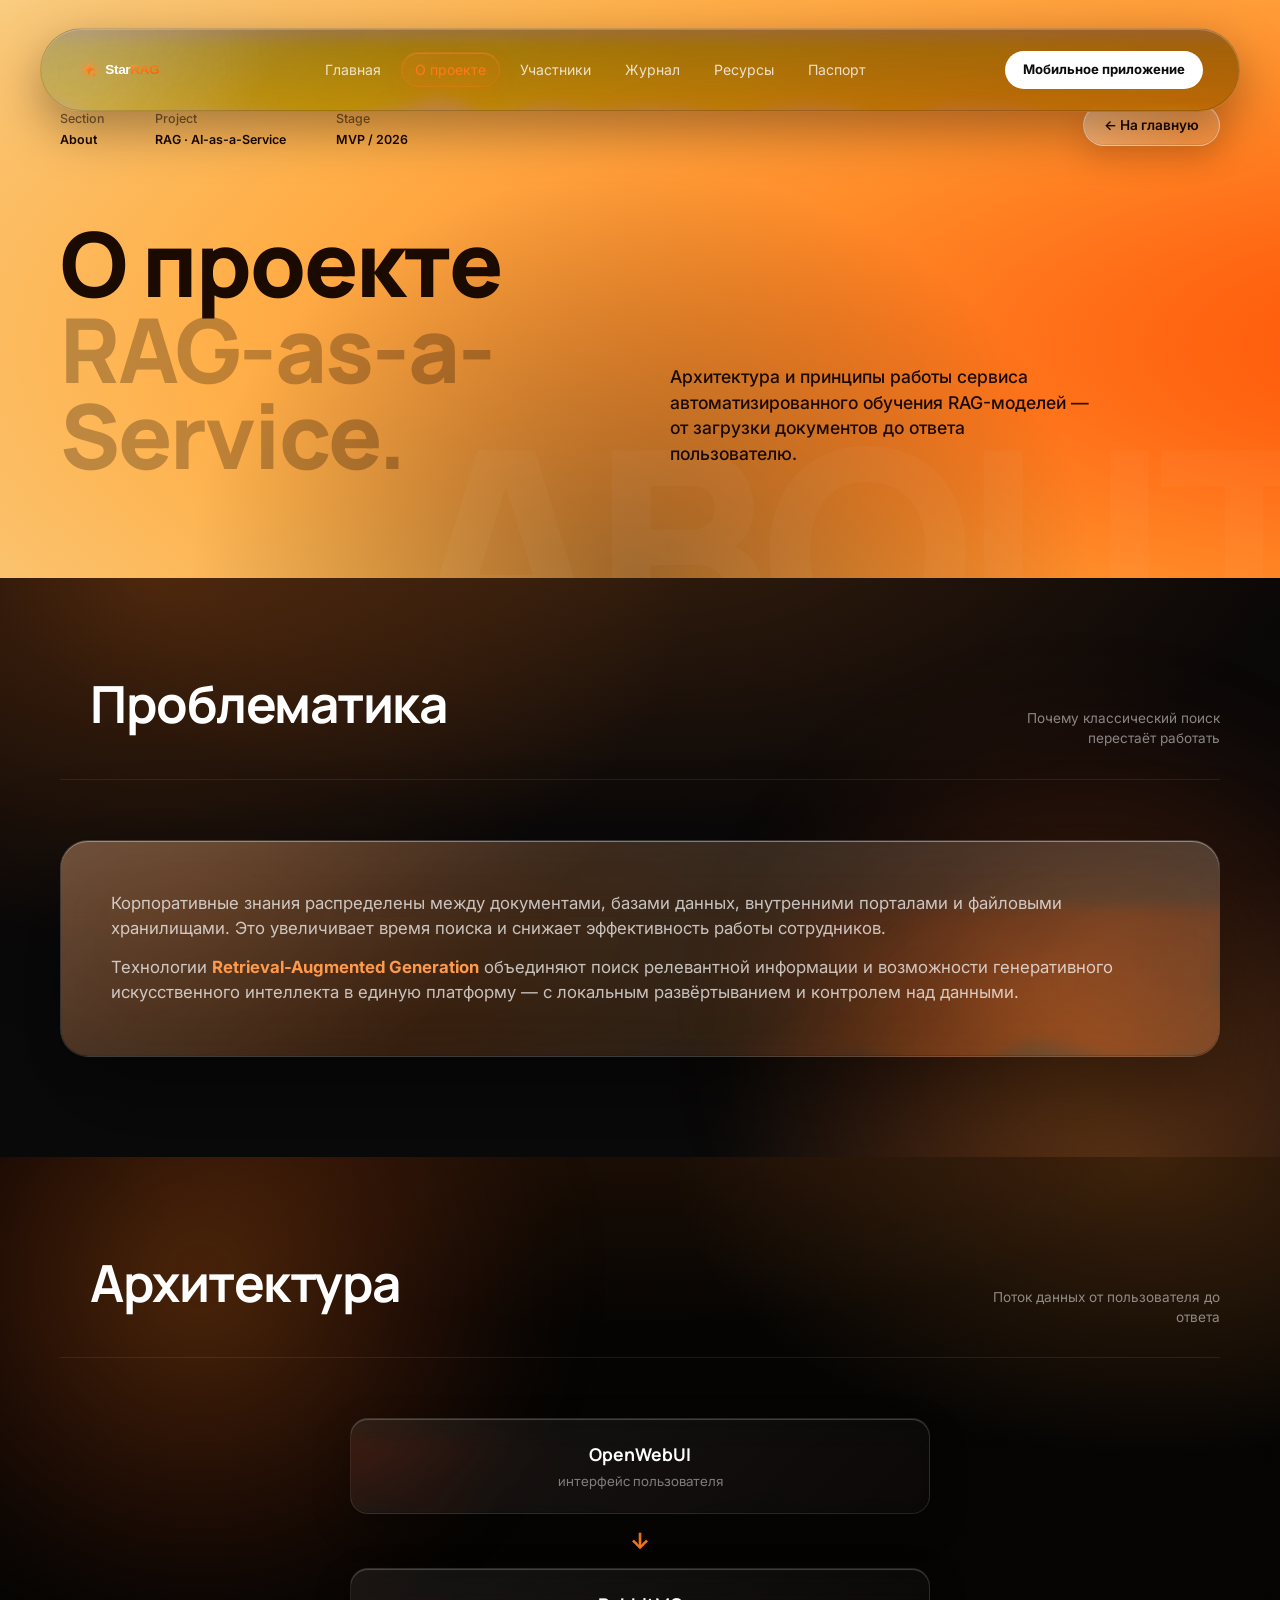
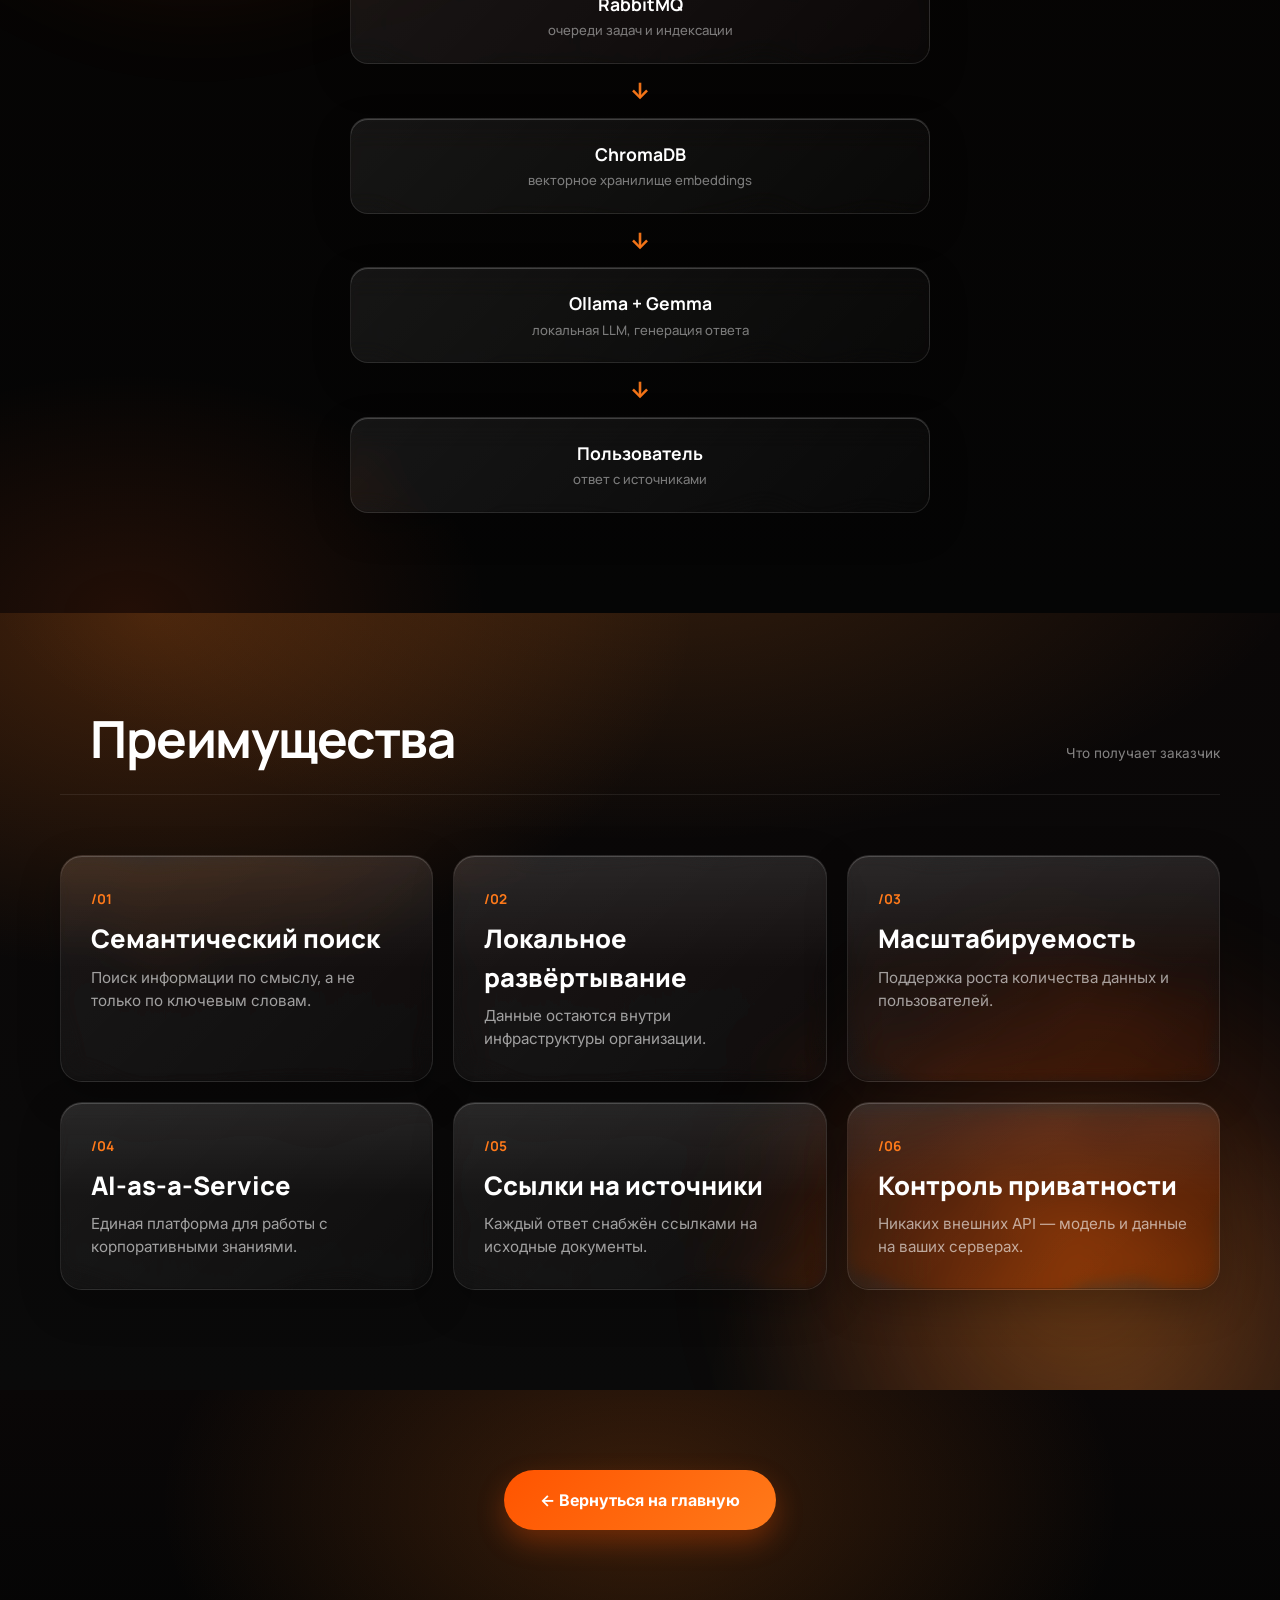
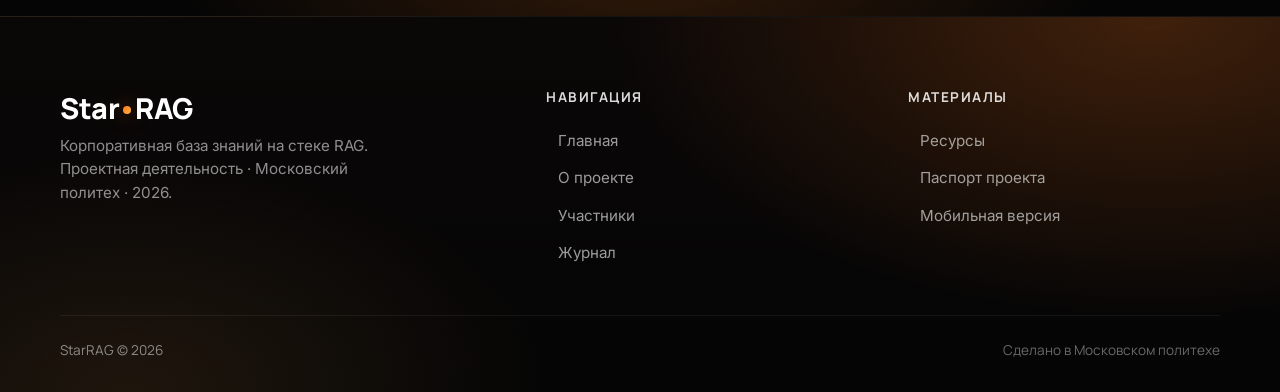
==== site/about.html @ 99897072 "feat(brand): полный ребрендинг kvyyk -> StarRAG - SVG-лого в шапке всех страниц, favicon (logo-mark." ====
<!DOCTYPE html>
<html lang="ru">
<head>
    <meta charset="UTF-8">
    <meta name="viewport" content="width=device-width, initial-scale=1.0">
    <title>О проекте · StarRAG</title>
    <link rel="stylesheet" href="css/style.css">
    <link href="https://fonts.googleapis.com/css2?family=Inter:wght@300;400;500;600;700;800;900&family=Manrope:wght@400;600;700;800&display=swap" rel="stylesheet">
    <link rel="icon" type="image/svg+xml" href="assets/logo-mark.svg">
</head>
<body class="kvyyk-body">

<div id="progress-bar"></div>

<!-- Liquid Glass refraction filter (feDisplacementMap) -->
<svg class="lg-filter" aria-hidden="true" width="0" height="0" style="position:absolute;overflow:hidden">
    <filter id="lg-distortion" x="-20%" y="-20%" width="140%" height="140%" color-interpolation-filters="sRGB">
        <feTurbulence type="fractalNoise" baseFrequency="0.008 0.011" numOctaves="2" seed="42" result="noise"/>
        <feGaussianBlur in="noise" stdDeviation="2.4" result="soft"/>
        <feDisplacementMap in="SourceGraphic" in2="soft" scale="55" xChannelSelector="R" yChannelSelector="G"/>
    </filter>
</svg>
<nav class="nb-nav">
    <div class="nb-nav-inner">
        <a href="index.html" class="nb-brand"><img src="assets/logo.svg" alt="StarRAG"></a>
        <ul class="nb-links">
            <li><a href="index.html">Главная</a></li>
            <li><a href="about.html" class="active-link">О проекте</a></li>
            <li><a href="team.html">Участники</a></li>
            <li><a href="journal.html">Журнал</a></li>
            <li><a href="resources.html">Ресурсы</a></li>
            <li><a href="passport.html">Паспорт</a></li>
        </ul>
        <a href="mobile.html" class="nb-mob-btn">Мобильное приложение</a>
    </div>
</nav>

<!-- ============ PAGE HERO ============ -->
<section class="nb-page-hero">

    <div class="nb-page-meta">
        <div><span>Section</span><b>About</b></div>
        <div><span>Project</span><b>RAG · AI-as-a-Service</b></div>
        <div><span>Stage</span><b>MVP / 2026</b></div>
    </div>

    <a href="index.html" class="nb-page-back">← На главную</a>

    <div class="nb-page-hero-inner">
        <h1>
            О проекте<br>
            <span class="nb-ghost">RAG-as-a-Service.</span>
        </h1>
        <p class="nb-page-hero-sub">
            Архитектура и принципы работы сервиса
            автоматизированного обучения RAG-моделей —
            от загрузки документов до ответа пользователю.
        </p>
    </div>

    <div class="nb-page-bgmark">ABOUT</div>
</section>

<!-- ============ PROBLEM ============ -->
<section class="nb-sec">
    <div class="nb-container">
        <div class="nb-sec-head">
            <h2>Проблематика</h2>
            <div class="nb-sec-aside">Почему классический поиск перестаёт работать</div>
        </div>

        <div class="nb-glass">
            <p>
                Корпоративные знания распределены между
                документами, базами данных, внутренними порталами
                и файловыми хранилищами. Это увеличивает время поиска
                и снижает эффективность работы сотрудников.
            </p>
            <p>
                Технологии <b style="color:#ff9a4a;">Retrieval-Augmented Generation</b>
                объединяют поиск релевантной информации и возможности
                генеративного искусственного интеллекта в единую платформу —
                с локальным развёртыванием и контролем над данными.
            </p>
        </div>
    </div>
</section>

<!-- ============ ARCHITECTURE ============ -->
<section class="nb-sec alt">
    <div class="nb-container">
        <div class="nb-sec-head">
            <h2>Архитектура</h2>
            <div class="nb-sec-aside">Поток данных от пользователя до ответа</div>
        </div>

        <div class="nb-arch">
            <div class="nb-arch-item">
                OpenWebUI
                <small>интерфейс пользователя</small>
            </div>
            <div class="nb-arch-arrow">↓</div>
            <div class="nb-arch-item">
                RabbitMQ
                <small>очереди задач и индексации</small>
            </div>
            <div class="nb-arch-arrow">↓</div>
            <div class="nb-arch-item">
                ChromaDB
                <small>векторное хранилище embeddings</small>
            </div>
            <div class="nb-arch-arrow">↓</div>
            <div class="nb-arch-item">
                Ollama + Gemma
                <small>локальная LLM, генерация ответа</small>
            </div>
            <div class="nb-arch-arrow">↓</div>
            <div class="nb-arch-item">
                Пользователь
                <small>ответ с источниками</small>
            </div>
        </div>
    </div>
</section>

<!-- ============ ADVANTAGES ============ -->
<section class="nb-sec">
    <div class="nb-container">
        <div class="nb-sec-head">
            <h2>Преимущества</h2>
            <div class="nb-sec-aside">Что получает заказчик</div>
        </div>

        <div class="nb-tech-grid">
            <div class="nb-tech">
                <span class="nb-tech-num">/01</span>
                <h4>Семантический поиск</h4>
                <p>Поиск информации по смыслу, а не только по ключевым словам.</p>
            </div>
            <div class="nb-tech">
                <span class="nb-tech-num">/02</span>
                <h4>Локальное развёртывание</h4>
                <p>Данные остаются внутри инфраструктуры организации.</p>
            </div>
            <div class="nb-tech">
                <span class="nb-tech-num">/03</span>
                <h4>Масштабируемость</h4>
                <p>Поддержка роста количества данных и пользователей.</p>
            </div>
            <div class="nb-tech">
                <span class="nb-tech-num">/04</span>
                <h4>AI-as-a-Service</h4>
                <p>Единая платформа для работы с корпоративными знаниями.</p>
            </div>
            <div class="nb-tech">
                <span class="nb-tech-num">/05</span>
                <h4>Ссылки на источники</h4>
                <p>Каждый ответ снабжён ссылками на исходные документы.</p>
            </div>
            <div class="nb-tech">
                <span class="nb-tech-num">/06</span>
                <h4>Контроль приватности</h4>
                <p>Никаких внешних API — модель и данные на ваших серверах.</p>
            </div>
        </div>
    </div>
</section>

<!-- ============ BACK ============ -->
<section class="nb-back-section">
    <a href="index.html" class="nb-back-btn">← Вернуться на главную</a>
</section>

<footer class="nb-footer">
    <div class="nb-container">
        <div class="nb-footer-grid">
            <div class="nb-footer-brand">
                <h3>Star<span class="dot"></span>RAG</h3>
                <p>Корпоративная база знаний на стеке RAG. Проектная деятельность · Московский политех · 2026.</p>
            </div>
            <div class="nb-footer-col">
                <h4>Навигация</h4>
                <ul>
                    <li><a href="index.html">Главная</a></li>
                    <li><a href="about.html">О проекте</a></li>
                    <li><a href="team.html">Участники</a></li>
                    <li><a href="journal.html">Журнал</a></li>
                </ul>
            </div>
            <div class="nb-footer-col">
                <h4>Материалы</h4>
                <ul>
                    <li><a href="resources.html">Ресурсы</a></li>
                    <li><a href="passport.html">Паспорт проекта</a></li>
                    <li><a href="mobile.html">Мобильная версия</a></li>
                </ul>
            </div>
        </div>
        <div class="nb-footer-bottom">
            <div class="nb-footer-mark">StarRAG © 2026</div>
            <div>Сделано в Московском политехе</div>
        </div>
    </div>
</footer>

<button id="scrollTopBtn">↑</button>
<script src="js/app.js"></script>
</body>
</html>
---- site/css/style.css ----
/* =========================
   RESET
========================= */
*{margin:0;padding:0;box-sizing:border-box;}
html{scroll-behavior:smooth;}

/* =========================
   LIQUID GLASS — frosted matte
   plain frosted glass: heavy blur, soft tint,
   a single diagonal sheen, warm inner glow.
========================= */
:root{
    --glass-blur: 32px;
    --glass-sat: 180%;
    --glass-tint: rgba(255,255,255,.05);
    --glass-border: rgba(255,255,255,.16);
    --glass-edge-top: rgba(255,255,255,.4);
    --glass-edge-bot: rgba(0,0,0,.22);
    --glass-glow: rgba(255,122,26,.28);
}

/* base liquid-glass — use on dark backgrounds */
.liquid{
    position:relative;
    background:
        linear-gradient(180deg,
            rgba(255,255,255,.07) 0%,
            rgba(255,255,255,.02) 60%,
            rgba(0,0,0,.05) 100%);
    backdrop-filter: blur(var(--glass-blur)) saturate(var(--glass-sat));
    -webkit-backdrop-filter: blur(var(--glass-blur)) saturate(var(--glass-sat));
    border: 1px solid var(--glass-border);
    box-shadow:
        inset 0 1px 0 var(--glass-edge-top),
        inset 0 -1px 0 var(--glass-edge-bot),
        inset 0 0 80px rgba(255,255,255,.04),
        0 30px 80px rgba(0,0,0,.4);
    overflow:hidden;
    isolation:isolate;
}
/* single diagonal sheen — catches light across the surface */
.liquid::before{
    content:"";
    position:absolute;
    inset:0;
    background:
        linear-gradient(135deg,
            rgba(255,255,255,.12) 0%,
            rgba(255,255,255,0) 35%,
            rgba(255,255,255,0) 65%,
            rgba(255,255,255,.05) 100%);
    pointer-events:none;
    border-radius:inherit;
    z-index:1;
}
/* slow-drifting warm inner glow */
.liquid::after{
    content:"";
    position:absolute;
    inset:-30%;
    background:
        radial-gradient(circle at 25% 35%,
            var(--glass-glow), transparent 55%),
        radial-gradient(circle at 75% 65%,
            rgba(255,200,140,.16), transparent 55%);
    filter:blur(60px);
    animation:liquidFlow 18s ease-in-out infinite;
    pointer-events:none;
    z-index:0;
    border-radius:inherit;
}
@keyframes liquidFlow{
    0%,100%{transform:translate(0,0) rotate(0deg);}
    33%{transform:translate(4%,-3%) rotate(60deg);}
    66%{transform:translate(-3%,4%) rotate(140deg);}
}
.liquid > *{position:relative;z-index:2;}

/* light-tinted frosted glass — for orange/light backgrounds */
.liquid-light{
    position:relative;
    background:
        linear-gradient(180deg,
            rgba(255,255,255,.4) 0%,
            rgba(255,255,255,.18) 60%,
            rgba(255,255,255,.08) 100%);
    backdrop-filter: blur(24px) saturate(180%);
    -webkit-backdrop-filter: blur(24px) saturate(180%);
    border:1px solid rgba(255,255,255,.5);
    box-shadow:
        inset 0 1px 0 rgba(255,255,255,.6),
        inset 0 -1px 0 rgba(0,0,0,.1),
        0 25px 55px rgba(80,30,0,.25);
    overflow:hidden;
    isolation:isolate;
}
.liquid-light::before{
    content:"";
    position:absolute;
    inset:0;
    background:linear-gradient(135deg,
        rgba(255,255,255,.3) 0%,
        rgba(255,255,255,0) 40%);
    pointer-events:none;
    border-radius:inherit;
    z-index:1;
}
.liquid-light > *{position:relative;z-index:2;}
body{
    font-family:'Inter',sans-serif;
    background:#0b0b0b;
    /* page is dark by default -> light default text.
       light elements (.nb-mob-btn, .nb-phone-dark, pills)
       set their own dark color explicitly. */
    color:rgba(255,255,255,.9);
    line-height:1.5;
    overflow-x:hidden;
    -webkit-font-smoothing:antialiased;
}

/* scrollbar */
::-webkit-scrollbar{width:10px;}
::-webkit-scrollbar-track{background:#0b0b0b;}
::-webkit-scrollbar-thumb{
    background:linear-gradient(180deg,#ff7a1a,#ffb347);
    border-radius:20px;
}

/* =========================
   NAV
========================= */
.nb-nav{
    position:fixed;
    top:0;left:0;right:0;
    z-index:999;
    padding:28px 40px;
    display:flex;
    justify-content:center;
    pointer-events:none;
}
.nb-nav-inner{
    pointer-events:all;
    width:100%;
    max-width:1220px;
    display:flex;
    align-items:center;
    justify-content:space-between;
    gap:24px;
    padding:22px 36px;
    min-height:74px;
    border-radius:999px;
    background:
        linear-gradient(180deg,
            rgba(20,20,20,.42),
            rgba(20,20,20,.28));
    backdrop-filter:blur(36px) saturate(155%) brightness(1.08);
    -webkit-backdrop-filter:blur(36px) saturate(155%) brightness(1.08);
    border:1px solid rgba(255,255,255,.14);
    box-shadow:
        inset 0 1px 0 rgba(255,255,255,.22),
        inset 0 -1px 0 rgba(0,0,0,.18),
        0 18px 50px rgba(0,0,0,.35);
    transition:transform .4s ease, background .3s ease, max-width .4s ease, box-shadow .3s;
    position:relative;
    overflow:hidden;
}
/* liquid-glass specular edge */
.nb-nav-inner::before{
    content:"";
    position:absolute;
    inset:0;
    background:linear-gradient(135deg,
        rgba(255,255,255,.20) 0%,
        rgba(255,255,255,.02) 22%,
        rgba(255,255,255,0) 46%);
    pointer-events:none;
    border-radius:inherit;
    z-index:1;
}
/* drifting liquid lens highlight */
.nb-nav-inner::after{
    content:"";
    position:absolute;
    top:-60%;left:-25%;
    width:55%;height:220%;
    background:radial-gradient(circle,
        rgba(255,255,255,.12), transparent 60%);
    filter:blur(16px);
    pointer-events:none;
    z-index:1;
    animation:nbNavLens 13s ease-in-out infinite;
}
@keyframes nbNavLens{
    0%,100%{transform:translateX(0);opacity:.6;}
    50%{transform:translateX(280%);opacity:1;}
}
.nb-nav-inner > *{position:relative;z-index:2;}
.nb-nav-inner.scrolled{
    max-width:1080px;
    background:
        linear-gradient(180deg,
            rgba(20,20,20,.55),
            rgba(20,20,20,.38));
    box-shadow:
        inset 0 1px 0 rgba(255,255,255,.12),
        0 22px 60px rgba(0,0,0,.5);
}
.nb-brand{
    display:inline-flex;
    align-items:center;
    line-height:0;
    font-weight:800;
    letter-spacing:.5px;
    color:#fff;
    font-size:.95rem;
}
.nb-brand img{
    height:30px;
    width:auto;
    display:block;
}
.nb-links{
    list-style:none;
    display:flex;
    gap:6px;
}
.nb-links a{
    display:inline-block;
    color:rgba(255,255,255,.78);
    text-decoration:none;
    font-size:.88rem;
    white-space:nowrap;
    transition:color .25s ease;
    position:relative;
    padding:7px 14px;
    border-radius:20px;
    isolation:isolate;
}
/* liquid glass pill */
.nb-links a::before{
    content:"";
    position:absolute;
    inset:0;
    border-radius:20px;
    background:linear-gradient(135deg,
        rgba(255,255,255,.13) 0%,
        rgba(255,255,255,.05) 100%);
    border:1px solid rgba(255,255,255,.16);
    box-shadow:
        inset 0 1px 0 rgba(255,255,255,.26),
        inset 0 -1px 0 rgba(0,0,0,.06),
        0 6px 20px rgba(0,0,0,.14);
    opacity:0;
    transform:scale(.82);
    transition:opacity .26s ease, transform .38s cubic-bezier(.34,1.56,.64,1);
    z-index:-1;
    pointer-events:none;
}
.nb-links a:hover::before{
    opacity:1;
    transform:scale(1);
}
.nb-links a.active-link::before{
    opacity:1;
    transform:scale(1);
    background:linear-gradient(135deg,
        rgba(255,110,30,.16) 0%,
        rgba(255,80,0,.08) 100%);
    border-color:rgba(255,120,40,.28);
    box-shadow:
        inset 0 1px 0 rgba(255,200,100,.20),
        0 6px 20px rgba(255,80,0,.10);
}
.nb-links a:hover,.active-link{color:#fff !important;}
.nb-mob-btn{
    transition:transform .25s ease, box-shadow .3s ease;
}
.nb-mob-btn:hover{
    transform:scale(1.06) translateY(-1px);
    box-shadow:0 8px 24px rgba(255,255,255,.25);
}
.nb-mob-btn{
    color:#0b0b0b;
    background:#fff;
    text-decoration:none;
    padding:9px 18px;
    border-radius:999px;
    font-weight:700;
    font-size:.82rem;
    white-space:nowrap;
    flex-shrink:0;
}

/* =========================
   HERO — orange/amber gradient
========================= */
.nb-hero{
    position:relative;
    min-height:1180px;
    padding:140px 60px 100px;
    overflow:hidden;
    background:
        radial-gradient(ellipse 70% 60% at 65% 25%,
            #ff4d00 0%,
            #ff6a14 25%,
            #ff8d2a 45%,
            #ffb04a 65%,
            #f9c97a 85%,
            #ffe0a8 100%
        );
    color:#1a0a00;
    background-size:180% 180%;
    animation:nbGradientShift 18s ease-in-out infinite;
}
/* animated grain overlay */
.nb-hero::before{
    content:"";
    position:absolute;
    inset:0;
    background:
        radial-gradient(circle at 20% 80%,
            rgba(255,255,255,.18),transparent 30%),
        radial-gradient(circle at 80% 20%,
            rgba(255,80,0,.22),transparent 35%);
    mix-blend-mode:overlay;
    pointer-events:none;
    animation:nbBlobFloat 12s ease-in-out infinite;
    z-index:0;
}
@keyframes nbBlobFloat{
    0%,100%{transform:translate(0,0) scale(1);}
    33%{transform:translate(4%,-3%) scale(1.05);}
    66%{transform:translate(-3%,4%) scale(.97);}
}
.nb-cursor-glow{
    position:absolute;
    width:520px;height:520px;
    border-radius:50%;
    background:radial-gradient(circle,
        rgba(255,255,255,.28),
        rgba(255,255,255,0) 60%);
    transform:translate(-50%,-50%);
    pointer-events:none;
    opacity:0;
    transition:opacity .35s ease;
    mix-blend-mode:overlay;
    z-index:2;
}

/* giant translucent brand */
.nb-bg-brand{
    position:absolute;
    left:50%;top:55%;
    transform:translate(-50%,-50%);
    font-family:'Manrope',sans-serif;
    font-weight:900;
    font-size:clamp(140px,22vw,360px);
    letter-spacing:-10px;
    color:rgba(255,255,255,.18);
    pointer-events:none;
    white-space:nowrap;
    line-height:.85;
    z-index:1;
    animation:nbBrandBreath 6s ease-in-out infinite;
}
@keyframes nbBrandBreath{
    0%,100%{opacity:.5;letter-spacing:-10px;}
    50%{opacity:.85;letter-spacing:-6px;}
}

/* top meta */
.nb-meta-strip{
    position:relative;
    z-index:5;
    display:grid;
    grid-template-columns:repeat(4,1fr);
    gap:24px;
    padding-bottom:50px;
    border-bottom:1px solid rgba(0,0,0,.0);
}
.nb-meta-col{
    opacity:0;
    animation:nbFadeUp .8s ease forwards;
    display:flex;
    flex-direction:column;
    gap:2px;
    font-size:.78rem;
}
.nb-meta-col:nth-child(1){animation-delay:.05s;}
.nb-meta-col:nth-child(2){animation-delay:.15s;}
.nb-meta-col:nth-child(3){animation-delay:.25s;}
.nb-meta-col:nth-child(4){animation-delay:.35s;}
.nb-meta-label{
    color:rgba(20,8,0,.55);
    font-weight:500;
}
.nb-meta-val{
    color:#1a0a00;
    font-weight:600;
}
.nb-meta-mark{
    text-align:right;
    font-family:'Manrope',sans-serif;
    font-weight:900;
    font-size:.88rem;
    line-height:1.05;
    letter-spacing:.5px;
}
.nb-meta-mark span{display:block;}

/* hero grid */
.nb-hero-grid{
    position:relative;
    z-index:5;
    display:grid;
    grid-template-columns:1.4fr 1fr;
    gap:60px;
    align-items:start;
    margin-top:30px;
}
.nb-headline{
    font-family:'Manrope',sans-serif;
    font-size:clamp(48px,6.2vw,100px);
    font-weight:800;
    line-height:.96;
    letter-spacing:-2px;
    color:#1a0a00;
    opacity:0;
    animation:nbHeadlineIn 1s .1s cubic-bezier(.2,.8,.2,1) forwards;
}
@keyframes nbHeadlineIn{
    0%{opacity:0;transform:translateY(30px);filter:blur(8px);}
    100%{opacity:1;transform:translateY(0);filter:blur(0);}
}
.nb-ghost{
    color:rgba(26,10,0,.28);
    font-weight:800;
    display:inline-block;
    animation:nbGhostBreath 5s ease-in-out infinite;
}
@keyframes nbGhostBreath{
    0%,100%{color:rgba(26,10,0,.28);}
    50%{color:rgba(26,10,0,.42);}
}
.nb-sub{
    font-size:1.15rem;
    color:#1a0a00;
    max-width:380px;
    margin-top:14px;
    line-height:1.4;
    font-weight:500;
    opacity:0;
    animation:nbFadeUp 1s .35s ease forwards;
}
@keyframes nbFadeUp{
    0%{opacity:0;transform:translateY(20px);}
    100%{opacity:1;transform:translateY(0);}
}

/* side meta — plain text */
.nb-side{
    position:absolute;
    z-index:5;
    font-size:.78rem;
    color:#1a0a00;
    display:flex;
    flex-direction:column;
    gap:140px;
    max-width:160px;
    opacity:0;
    animation:nbFadeUp .9s .4s ease forwards;
}
.nb-side-left{
    left:60px;
    top:440px;
}
.nb-side-right{
    right:60px;
    top:420px;
    text-align:right;
}
.nb-side-row{display:flex;flex-direction:column;gap:2px;}
.nb-side-row-mid{margin-top:0;}
.nb-side-label{color:rgba(20,8,0,.55);font-weight:500;}
.nb-side-val{color:#1a0a00;font-weight:600;line-height:1.4;}

/* hide side-meta when viewport can't fit them next to phone */
@media(max-width:1400px){
    .nb-side{display:none;}
}

/* ==========================================
   ANDROID PHONE — RAG UI in center
========================================== */
.nb-phone-wrap{
    position:relative;
    z-index:3;
    width:100%;
    display:flex;
    justify-content:center;
    margin-top:0;
    opacity:0;
    animation:nbPhoneIntro 1.2s .2s cubic-bezier(.2,.8,.2,1) forwards;
}
@keyframes nbPhoneIntro{
    0%{opacity:0;transform:translateY(40px) scale(.92) rotateX(8deg);}
    100%{opacity:1;transform:translateY(0) scale(1) rotateX(0);}
}
.nb-phone-glow{
    position:absolute;
    width:520px;height:520px;
    top:80px;left:50%;
    transform:translateX(-50%);
    background:radial-gradient(circle,
        rgba(255,80,0,.45),
        rgba(255,80,0,0) 65%);
    filter:blur(40px);
    pointer-events:none;
    animation:nbGlowPulse 4s ease-in-out infinite;
}
@keyframes nbGlowPulse{
    0%,100%{opacity:.7;transform:translateX(-50%) scale(1);}
    50%{opacity:1;transform:translateX(-50%) scale(1.15);}
}

.nb-phone{
    position:relative;
    width:300px;
    height:620px;
    background:#0d0d0d;
    border-radius:46px;
    padding:14px 10px 10px;
    box-shadow:
        0 0 0 3px #1a1a1a,
        0 0 0 5px rgba(255,255,255,.08),
        0 30px 80px rgba(80,30,0,.55),
        inset 0 0 0 2px rgba(255,255,255,.04);
    display:flex;
    flex-direction:column;
    overflow:hidden;
    color:#fff;
    font-family:'Inter',sans-serif;
    animation:nbPhoneFloat 6s ease-in-out infinite;
    transition:transform .4s ease;
}
@keyframes nbPhoneFloat{
    0%,100%{transform:translateY(0) rotate(-.5deg);}
    50%{transform:translateY(-14px) rotate(.5deg);}
}
.nb-phone:hover{
    animation-play-state:paused;
    transform:translateY(-10px) scale(1.02);
}
.nb-phone-notch{
    position:absolute;
    top:8px;left:50%;
    transform:translateX(-50%);
    width:100px;height:26px;
    background:#000;
    border-radius:18px;
    z-index:10;
}

/* status bar */
.nb-status{
    display:flex;
    justify-content:space-between;
    align-items:center;
    padding:4px 16px 8px;
    font-size:11px;
    font-weight:600;
    color:#fff;
}
.nb-status-time{font-weight:700;}
.nb-status-icons{display:flex;align-items:center;gap:4px;}
.nb-dot{width:4px;height:4px;border-radius:50%;background:#fff;}
.nb-dot.dark{background:#0d0d0d;}
.nb-bat{
    width:18px;height:9px;
    border:1px solid #fff;
    border-radius:2px;
    position:relative;
    background:linear-gradient(90deg,#fff 70%,transparent 70%);
}
.nb-bat.dark{
    border-color:#0d0d0d;
    background:linear-gradient(90deg,#0d0d0d 70%,transparent 70%);
}

/* app header */
.nb-app-head{
    display:flex;
    align-items:center;
    gap:10px;
    padding:6px 14px 12px;
    border-bottom:1px solid rgba(255,255,255,.06);
}
.nb-app-burger{
    display:flex;
    flex-direction:column;
    gap:3px;
    cursor:pointer;
}
.nb-app-burger span{
    width:16px;height:2px;
    background:#fff;
    border-radius:2px;
}
.nb-app-title{
    flex:1;
    display:flex;
    flex-direction:column;
    line-height:1.1;
}
.nb-app-name{font-weight:700;font-size:13px;}
.nb-app-sub{font-size:10px;color:#ff9a4a;}
.nb-app-avatar{
    width:28px;height:28px;
    border-radius:50%;
    background:linear-gradient(135deg,#ff7a1a,#ffb347);
    color:#1a0a00;
    font-size:10px;
    font-weight:800;
    display:flex;
    align-items:center;
    justify-content:center;
}

/* chat area */
.nb-chat{
    flex:1;
    padding:12px;
    display:flex;
    flex-direction:column;
    gap:10px;
    overflow:hidden;
    background:
        radial-gradient(circle at 20% 0%,
            rgba(255,90,0,.10),
            transparent 50%),
        #0d0d0d;
}
.nb-chat-pill{
    align-self:center;
    font-size:9px;
    padding:3px 10px;
    border-radius:999px;
    background:rgba(255,255,255,.06);
    color:rgba(255,255,255,.55);
    font-weight:500;
}

.nb-msg{
    display:flex;
    gap:6px;
    align-items:flex-start;
    opacity:0;
    animation:nbMsgIn .55s cubic-bezier(.2,.8,.2,1) forwards;
}
.nb-chat .nb-chat-pill{
    opacity:0;
    animation:nbMsgIn .55s 1s ease forwards;
}
.nb-chat .nb-msg:nth-of-type(2){animation-delay:1.4s;}
.nb-chat .nb-msg:nth-of-type(3){animation-delay:2.4s;}
.nb-chat .nb-msg:nth-of-type(4){animation-delay:3.4s;}
@keyframes nbMsgIn{
    0%{opacity:0;transform:translateY(12px) scale(.96);}
    100%{opacity:1;transform:translateY(0) scale(1);}
}
.nb-msg-user{justify-content:flex-end;}
.nb-msg-bot{justify-content:flex-start;}

.nb-bot-avatar{
    width:22px;height:22px;
    border-radius:50%;
    background:#1a1a1a;
    border:1px solid rgba(255,122,26,.5);
    display:flex;
    align-items:center;
    justify-content:center;
    flex-shrink:0;
}
.nb-bot-avatar svg{width:12px;height:12px;}
.nb-bot-avatar-typing{
    animation:pulseGlow 1.4s infinite;
}
@keyframes pulseGlow{
    0%,100%{box-shadow:0 0 0 0 rgba(255,122,26,.5);}
    50%{box-shadow:0 0 0 4px rgba(255,122,26,0);}
}

.nb-bubble{
    max-width:78%;
    padding:9px 11px;
    border-radius:14px;
    font-size:11.5px;
    line-height:1.35;
}
.nb-bubble-user{
    background:linear-gradient(135deg,#ff7a1a,#ff5400);
    color:#fff;
    border-bottom-right-radius:4px;
    font-weight:500;
}
.nb-bubble-bot{
    background:#1a1a1a;
    border:1px solid rgba(255,255,255,.06);
    color:rgba(255,255,255,.92);
    border-bottom-left-radius:4px;
}
.nb-bubble-bot p{margin:0 0 6px;}
.nb-bubble-bot b{color:#ff9a4a;font-weight:700;}
.nb-bubble-list{
    list-style:none;
    margin:6px 0;
    padding:0;
    display:flex;
    flex-direction:column;
    gap:3px;
}
.nb-bubble-list li{
    font-size:10.5px;
    padding-left:10px;
    position:relative;
    color:rgba(255,255,255,.85);
}
.nb-bubble-list li::before{
    content:"";
    position:absolute;
    left:0;top:6px;
    width:4px;height:4px;
    border-radius:50%;
    background:#ff7a1a;
    box-shadow:0 0 6px rgba(255,138,42,.9);
}

/* sources */
.nb-sources{
    display:flex;
    flex-wrap:wrap;
    gap:4px;
    margin-top:8px;
    padding-top:8px;
    border-top:1px dashed rgba(255,255,255,.08);
}
.nb-source-chip{
    display:inline-flex;
    align-items:center;
    gap:4px;
    padding:3px 7px 3px 3px;
    border-radius:999px;
    background:rgba(255,122,26,.12);
    border:1px solid rgba(255,122,26,.3);
    font-size:9.5px;
    color:#ffb377;
    font-weight:500;
}
.nb-source-num{
    width:13px;height:13px;
    border-radius:50%;
    background:#ff7a1a;
    color:#fff;
    display:flex;
    align-items:center;
    justify-content:center;
    font-size:8.5px;
    font-weight:700;
}

/* typing dots */
.nb-bubble-typing{
    display:flex;
    gap:4px;
    padding:10px 12px;
}
.nb-typ{
    width:6px;height:6px;
    border-radius:50%;
    background:#ff7a1a;
    animation:typ 1.2s infinite;
}
.nb-typ:nth-child(2){animation-delay:.2s;}
.nb-typ:nth-child(3){animation-delay:.4s;}
@keyframes typ{
    0%,60%,100%{opacity:.3;transform:translateY(0);}
    30%{opacity:1;transform:translateY(-3px);}
}

/* composer */
.nb-composer{
    display:flex;
    align-items:center;
    gap:6px;
    padding:8px 10px 6px;
    background:#0d0d0d;
    border-top:1px solid rgba(255,255,255,.06);
}
.nb-comp-btn,.nb-comp-mic{
    width:30px;height:30px;
    border-radius:50%;
    border:none;
    cursor:pointer;
    display:flex;
    align-items:center;
    justify-content:center;
    flex-shrink:0;
}
.nb-comp-btn{
    background:rgba(255,255,255,.08);
    color:#fff;
    font-size:14px;
}
.nb-comp-mic{
    background:linear-gradient(135deg,#ff7a1a,#ff5400);
}
.nb-comp-mic svg{width:14px;height:14px;}
.nb-comp-field{
    flex:1;
    height:30px;
    border-radius:999px;
    background:rgba(255,255,255,.06);
    border:1px solid rgba(255,255,255,.08);
    padding:0 12px;
    display:flex;
    align-items:center;
    font-size:11px;
    color:rgba(255,255,255,.45);
}

.nb-home-ind{
    width:80px;height:4px;
    border-radius:4px;
    background:rgba(255,255,255,.6);
    margin:6px auto 0;
}
.nb-home-ind.dark{background:rgba(0,0,0,.3);}

/* floating FABs */
.nb-fab-stack{
    position:absolute;
    right:80px;
    bottom:120px;
    display:flex;
    flex-direction:column;
    gap:14px;
    z-index:5;
}
.nb-fab{
    width:58px;height:58px;
    border-radius:50%;
    background:
        radial-gradient(circle at 35% 30%,
            rgba(255,255,255,.16),
            rgba(255,255,255,.04) 60%,
            rgba(0,0,0,.05) 100%);
    backdrop-filter:blur(28px) saturate(160%);
    -webkit-backdrop-filter:blur(28px) saturate(160%);
    border:1px solid rgba(255,255,255,.20);
    display:flex;
    align-items:center;
    justify-content:center;
    color:#fff;
    font-weight:600;
    font-size:1rem;
    box-shadow:
        inset 0 1px 0 rgba(255,255,255,.22),
        0 16px 38px rgba(0,0,0,.35),
        0 0 0 1px rgba(255,255,255,.04);
    cursor:pointer;
    transition:transform .4s cubic-bezier(.2,.8,.2,1),
               box-shadow .4s cubic-bezier(.2,.8,.2,1),
               border-color .3s;
    opacity:0;
    animation:nbFabIn .8s ease forwards, nbFabFloat 4s ease-in-out infinite;
    position:relative;
    overflow:hidden;
    isolation:isolate;
}
/* soft diagonal sheen */
.nb-fab::before{
    content:"";
    position:absolute;
    inset:0;
    background:linear-gradient(135deg,
        rgba(255,255,255,.10) 0%,
        rgba(255,255,255,0) 45%);
    pointer-events:none;
    border-radius:inherit;
    z-index:1;
}
/* warm halo on hover */
.nb-fab::after{
    content:"";
    position:absolute;
    inset:-4px;
    border-radius:inherit;
    background:radial-gradient(circle,
        rgba(255,122,26,.55), transparent 70%);
    opacity:0;
    transition:opacity .4s ease;
    z-index:-1;
    pointer-events:none;
    filter:blur(10px);
}
.nb-fab > *{position:relative;z-index:2;}
.nb-fab:nth-child(1){animation-delay:.6s,1s;}
.nb-fab:nth-child(2){animation-delay:.75s,1.4s;}
.nb-fab:nth-child(3){animation-delay:.9s,1.8s;}
@keyframes nbFabIn{
    0%{opacity:0;transform:translateX(20px) scale(.7);}
    100%{opacity:1;transform:translateX(0) scale(1);}
}
@keyframes nbFabFloat{
    0%,100%{transform:translateY(0);}
    50%{transform:translateY(-6px);}
}
.nb-fab:hover{
    transform:scale(1.12);
    border-color:rgba(255,170,80,.45);
    box-shadow:
        inset 0 1px 0 rgba(255,255,255,.28),
        0 22px 50px rgba(255,90,20,.35),
        0 0 0 1px rgba(255,170,80,.3);
}
.nb-fab:hover::after{opacity:1;}
.nb-fab:active{transform:scale(.96);transition-duration:.15s;}

/* =========================
   DARK INSIGHTS BLOCK
========================= */
.nb-dark{
    color:#fff;
    margin:24px;
    padding:110px 60px 140px;
    position:relative;
    overflow:hidden;
    isolation:isolate;
    text-align:center;
    border-radius:36px;
    background:
        url("data:image/svg+xml,%3Csvg xmlns='http://www.w3.org/2000/svg' viewBox='0 0 1600 1100' preserveAspectRatio='xMidYMid slice'%3E%3Cdefs%3E%3ClinearGradient id='f1' x1='0' y1='0' x2='0' y2='1'%3E%3Cstop offset='0%25' stop-color='%23ffc274'/%3E%3Cstop offset='30%25' stop-color='%23ff8a2a'/%3E%3Cstop offset='100%25' stop-color='%23a84106'/%3E%3C/linearGradient%3E%3ClinearGradient id='f2' x1='0' y1='1' x2='0' y2='0'%3E%3Cstop offset='0%25' stop-color='%23ff9a3a'/%3E%3Cstop offset='100%25' stop-color='%237a2e06'/%3E%3C/linearGradient%3E%3Cfilter id='m' x='-20%25' y='-20%25' width='140%25' height='140%25'%3E%3CfeGaussianBlur stdDeviation='22'/%3E%3C/filter%3E%3Cfilter id='m2' x='-40%25' y='-40%25' width='180%25' height='180%25'%3E%3CfeGaussianBlur stdDeviation='55'/%3E%3C/filter%3E%3C/defs%3E%3Crect width='1600' height='1100' fill='%23070503'/%3E%3Cpath d='M0,330C80,300,140,420,230,440C320,460,360,560,460,600C560,640,620,720,800,750C980,720,1040,640,1140,600C1240,560,1280,460,1370,440C1460,420,1520,300,1600,330L1600,1100L0,1100Z' fill='url(%23f1)' filter='url(%23m)'/%3E%3Cpath d='M0,0L1600,0L1600,180C1520,220,1470,330,1370,310C1270,290,1230,190,1130,180C1030,170,980,240,800,250C620,240,570,170,470,180C370,190,330,290,230,310C130,330,80,220,0,180Z' fill='url(%23f2)' opacity='.9' filter='url(%23m)'/%3E%3Cellipse cx='800' cy='430' rx='520' ry='360' fill='%23000000' opacity='.5' filter='url(%23m2)'/%3E%3Cg stroke='%23ffffff' stroke-opacity='.04' stroke-width='2'%3E%3Cline x1='200' y1='0' x2='200' y2='1100'/%3E%3Cline x1='400' y1='0' x2='400' y2='1100'/%3E%3Cline x1='600' y1='0' x2='600' y2='1100'/%3E%3Cline x1='800' y1='0' x2='800' y2='1100'/%3E%3Cline x1='1000' y1='0' x2='1000' y2='1100'/%3E%3Cline x1='1200' y1='0' x2='1200' y2='1100'/%3E%3Cline x1='1400' y1='0' x2='1400' y2='1100'/%3E%3C/g%3E%3Cg stroke='%23ffb05a' stroke-opacity='.3' stroke-width='2' fill='none'%3E%3Cpath d='M120,800H340V900H560'/%3E%3Cpath d='M1480,740H1260V860H1040'/%3E%3Cpath d='M900,1000H1120V920'/%3E%3Cpath d='M480,970H300V1040'/%3E%3Crect x='336' y='896' width='9' height='9'/%3E%3Crect x='1035' y='855' width='9' height='9'/%3E%3Crect x='1115' y='915' width='9' height='9'/%3E%3Crect x='296' y='1035' width='9' height='9'/%3E%3C/g%3E%3Cg fill='%23ffd9a0'%3E%3Ccircle cx='560' cy='900' r='3'/%3E%3Ccircle cx='900' cy='1000' r='3'/%3E%3Ccircle cx='1480' cy='740' r='3'/%3E%3Ccircle cx='120' cy='800' r='3'/%3E%3C/g%3E%3C/svg%3E") center/cover no-repeat,
        #070503;
    background-color:#070503;
}
/* inner glass rim of the dark panel */
.nb-dark::before{
    content:"";
    position:absolute;
    inset:0;
    border:1px solid rgba(255,255,255,.08);
    border-radius:inherit;
    box-shadow:inset 0 1px 0 rgba(255,255,255,.10);
    pointer-events:none;
    z-index:2;
}
/* badge pill */
.nb-dark-badge{
    display:inline-flex;
    align-items:center;
    gap:10px;
    background:rgba(255,255,255,.08);
    border:1px solid rgba(255,255,255,.16);
    border-radius:999px;
    padding:5px 16px 5px 5px;
    font-size:.78rem;
    color:rgba(255,255,255,.85);
}
.nb-db-pill{
    background:linear-gradient(135deg,#ff8a2a,#e6510a);
    border-radius:999px;
    padding:4px 12px;
    font-size:.72rem;
    font-weight:700;
    color:#fff;
}
.nb-dark-title{
    margin:28px auto 0;
    max-width:1000px;
    font-family:'Manrope',sans-serif;
    font-weight:500;
    font-size:clamp(34px,4.4vw,62px);
    line-height:1.12;
    letter-spacing:-1.5px;
    color:#fff;
}
.nb-dark-sub{
    max-width:540px;
    margin:24px auto 0;
    color:rgba(255,255,255,.66);
    font-size:.95rem;
    line-height:1.6;
}
.nb-dark-cta{
    display:flex;
    gap:14px;
    justify-content:center;
    margin-top:36px;
    flex-wrap:wrap;
}
.nb-dk-btn{
    display:inline-flex;
    align-items:center;
    padding:13px 28px;
    border-radius:999px;
    font-size:.9rem;
    font-weight:600;
    text-decoration:none;
    transition:transform .25s ease, box-shadow .25s ease;
}
.nb-dk-btn.light{
    background:#f3f1ec;
    color:#141210;
    box-shadow:0 12px 28px rgba(0,0,0,.4);
}
.nb-dk-btn.dark{
    background:#16120e;
    color:#fff;
    border:1px solid rgba(255,255,255,.14);
}
.nb-dk-btn:hover{transform:translateY(-2px);}
/* eclipse orb */
.nb-dark-orb{
    width:132px;height:132px;
    margin:80px auto 0;
    border-radius:50%;
    background:#0c0907;
    display:flex;
    align-items:center;
    justify-content:center;
    box-shadow:
        0 0 0 10px rgba(255,255,255,.04),
        0 24px 60px rgba(0,0,0,.65),
        inset 0 2px 8px rgba(255,255,255,.08);
}
.nb-orb-core{
    width:66px;height:66px;
    border-radius:50%;
    background:radial-gradient(circle at 35% 35%,#ffe0b0,#ff8a2a 45%,#e65510 72%);
    position:relative;
    overflow:hidden;
}
.nb-orb-core::after{
    content:"";
    position:absolute;
    width:56px;height:56px;
    border-radius:50%;
    background:#0c0907;
    top:-12px;right:-12px;
}
/* floating feature tags */
.nb-dark .nb-tag-float{
    position:absolute;
    display:inline-flex;
    align-items:center;
    gap:7px;
    padding:7px 15px;
    border-radius:999px;
    background:rgba(28,16,8,.55);
    border:1px solid rgba(255,255,255,.15);
    color:rgba(255,240,225,.82);
    font-size:.74rem;
    z-index:1;
}
.nb-dark .nb-tag-float::before{
    content:"";
    width:5px;height:5px;
    border-radius:50%;
    background:#ffb866;
}
@media(max-width:760px){
    .nb-dark{margin:10px;border-radius:22px;}
    .nb-dark .nb-tag-float{display:none;}
}
.nb-dark > *{position:relative;z-index:1;}
.nb-dark-meta{
    display:flex;
    justify-content:space-between;
    font-size:.78rem;
    color:rgba(255,255,255,.55);
    padding-bottom:60px;
    border-bottom:1px solid rgba(255,255,255,.1);
}
.nb-dark-grid{
    display:grid;
    grid-template-columns:200px 1fr;
    gap:40px;
    margin-top:60px;
    align-items:start;
}
.nb-dark-num{
    font-family:'Manrope',sans-serif;
    font-weight:700;
    font-size:.95rem;
    color:rgba(255,255,255,.6);
}
.nb-dark-num-label{
    color:#fff;
    margin-top:6px;
    font-weight:700;
}
.nb-insights-tag{
    display:inline-flex;
    align-items:center;
    gap:8px;
    font-size:.85rem;
    color:rgba(255,255,255,.9);
    margin-bottom:30px;
    padding:6px 16px 6px 6px;
    border:1px solid rgba(255,255,255,.18);
    border-radius:999px;
    background:
        linear-gradient(135deg,
            rgba(255,255,255,.1),
            rgba(255,255,255,.02));
    backdrop-filter:blur(18px) saturate(180%);
    -webkit-backdrop-filter:blur(18px) saturate(180%);
    box-shadow:
        inset 0 1px 0 rgba(255,255,255,.22),
        inset 0 -1px 0 rgba(0,0,0,.18),
        0 10px 30px rgba(0,0,0,.3);
}
.nb-ins-ico{
    width:22px;height:22px;
    border-radius:50%;
    background:rgba(255,255,255,.12);
    display:inline-flex;
    align-items:center;
    justify-content:center;
}
.nb-dark-headline h2{
    font-family:'Manrope',sans-serif;
    font-weight:700;
    font-size:clamp(34px,4.5vw,68px);
    line-height:1.05;
    letter-spacing:-1.5px;
}
.nb-muted{color:rgba(255,255,255,.42);}

/* second phone */
.nb-phone2-wrap{
    position:relative;
    margin-top:80px;
    display:flex;
    justify-content:center;
    align-items:center;
    gap:60px;
}
.nb-phone-dark{
    background:#fafafa;
    color:#0d0d0d;
    box-shadow:
        0 0 0 3px #1a1a1a,
        0 0 0 5px rgba(255,255,255,.05),
        0 30px 80px rgba(0,0,0,.6);
}
.nb-phone-dark .nb-status{color:#0d0d0d;}
.nb-phone-dark .nb-phone-notch{background:#0d0d0d;}
.nb-app-head-dark{
    border-bottom:1px solid rgba(0,0,0,.06);
    justify-content:space-between;
}
.nb-brand-mini{
    font-family:'Manrope',sans-serif;
    font-weight:800;
    color:#0d0d0d;
    font-size:13px;
    letter-spacing:.5px;
}
.nb-app-avatar-dark{
    background:linear-gradient(135deg,#ff7a1a,#ff5400);
    color:#fff;
}

.nb-search-bar{
    margin:14px 14px 0;
    padding:10px 12px;
    border-radius:999px;
    background:#fff;
    border:1px solid rgba(255,122,26,.5);
    display:flex;
    align-items:center;
    justify-content:space-between;
    font-size:11px;
    color:#5a5a5a;
    box-shadow:0 0 0 4px rgba(255,122,26,.08);
}
.nb-search-text b{color:#0d0d0d;font-weight:700;}
.nb-search-mic{
    width:22px;height:22px;
    border-radius:50%;
    background:linear-gradient(135deg,#ff7a1a,#ff5400);
    color:transparent;
    display:flex;
    align-items:center;
    justify-content:center;
    box-shadow:inset 0 0 0 4px rgba(255,255,255,.4);
}

.nb-tabs{
    display:flex;
    gap:12px;
    padding:14px 14px 6px;
    font-size:13px;
    font-weight:700;
}
.nb-tab{
    color:rgba(0,0,0,.4);
    display:flex;
    align-items:center;
    gap:4px;
}
.nb-tab-active{color:#0d0d0d;position:relative;}
.nb-tab-badge{
    font-size:8.5px;
    color:#ff5400;
    padding:1px 5px;
    background:rgba(255,84,0,.12);
    border-radius:4px;
    font-weight:700;
}
.nb-tab-soon{
    font-size:8.5px;
    color:rgba(0,0,0,.35);
    padding:1px 5px;
    border:1px solid rgba(0,0,0,.15);
    border-radius:4px;
    font-weight:600;
}

.nb-cards-row{
    display:flex;
    gap:8px;
    padding:8px 14px;
    overflow:hidden;
}
.nb-kb-card{
    flex:1;
    aspect-ratio:.7;
    border-radius:16px;
    position:relative;
    overflow:hidden;
    display:flex;
    align-items:flex-end;
    padding:8px;
}
.nb-kb-1{background:linear-gradient(135deg,#5b3a2b,#2a1810);}
.nb-kb-2{background:linear-gradient(135deg,#2dd4bf,#0e7490);}
.nb-kb-3{background:linear-gradient(135deg,#fb923c,#9a3412);}
.nb-kb-add{
    position:absolute;
    top:8px;right:8px;
    width:20px;height:20px;
    border-radius:50%;
    background:rgba(255,255,255,.25);
    color:#fff;
    display:flex;
    align-items:center;
    justify-content:center;
    font-size:14px;
}
.nb-kb-label{
    color:#fff;
    font-size:10px;
    font-weight:700;
}

.nb-bottom-bar{
    margin-top:auto;
    display:flex;
    align-items:center;
    justify-content:space-between;
    padding:10px 14px;
    background:#0d0d0d;
    border-radius:18px;
    margin:8px;
    color:#fff;
}
.nb-bb-item{
    display:flex;
    align-items:center;
    gap:6px;
    font-size:10.5px;
    font-weight:600;
}
.nb-bb-ico{color:#ff7a1a;}
.nb-bb-play{
    width:26px;height:26px;
    border-radius:50%;
    background:linear-gradient(135deg,#ff7a1a,#ff5400);
    display:flex;
    align-items:center;
    justify-content:center;
    font-size:9px;
    color:#fff;
}

/* create bubble next to phone */
.nb-create-bubble{
    width:130px;height:130px;
    border-radius:50%;
    background:
        radial-gradient(circle at 35% 30%,
            rgba(255,255,255,.18),
            rgba(255,255,255,.05) 60%,
            rgba(0,0,0,.05) 100%);
    backdrop-filter:blur(32px) saturate(160%);
    -webkit-backdrop-filter:blur(32px) saturate(160%);
    border:1px solid rgba(255,255,255,.22);
    color:#fff;
    display:flex;
    flex-direction:column;
    align-items:center;
    justify-content:center;
    text-align:center;
    font-weight:600;
    font-size:.82rem;
    letter-spacing:.2px;
    gap:8px;
    box-shadow:
        inset 0 1px 0 rgba(255,255,255,.25),
        0 24px 60px rgba(0,0,0,.4),
        0 0 0 1px rgba(255,255,255,.04);
    position:relative;
    overflow:hidden;
    isolation:isolate;
    animation:nbFabFloat 5s ease-in-out infinite;
    cursor:pointer;
    transition:transform .4s cubic-bezier(.2,.8,.2,1),
               box-shadow .4s cubic-bezier(.2,.8,.2,1),
               border-color .3s;
}
/* very soft diagonal sheen — no bright top half */
.nb-create-bubble::before{
    content:"";
    position:absolute;
    inset:0;
    background:linear-gradient(135deg,
        rgba(255,255,255,.10) 0%,
        rgba(255,255,255,0) 45%);
    pointer-events:none;
    border-radius:inherit;
    z-index:1;
}
/* warm halo that blooms on hover */
.nb-create-bubble::after{
    content:"";
    position:absolute;
    inset:-6px;
    border-radius:inherit;
    background:radial-gradient(circle,
        rgba(255,122,26,.5), transparent 70%);
    opacity:0;
    transition:opacity .4s ease;
    z-index:-1;
    pointer-events:none;
    filter:blur(14px);
}
.nb-create-bubble:hover{
    transform:scale(1.06);
    border-color:rgba(255,170,80,.4);
    box-shadow:
        inset 0 1px 0 rgba(255,255,255,.3),
        0 30px 70px rgba(255,90,20,.3),
        0 0 0 1px rgba(255,170,80,.25);
}
.nb-create-bubble:hover::after{opacity:1;}
.nb-create-bubble > *{position:relative;z-index:2;}
.nb-cb-plus{
    width:38px;height:38px;
    border-radius:50%;
    border:1.5px solid rgba(255,170,80,.85);
    color:#ffb347;
    display:flex;
    align-items:center;
    justify-content:center;
    font-size:18px;
    background:rgba(255,122,26,.12);
    box-shadow:
        inset 0 0 12px rgba(255,170,80,.2),
        0 0 14px rgba(255,122,26,.25);
}

.nb-about-block{
    max-width:380px;
    margin:80px 0 0 200px;
    color:rgba(255,255,255,.75);
    font-size:.95rem;
    line-height:1.5;
    border-top:1px solid rgba(255,255,255,.12);
    padding-top:20px;
}

/* =========================
   KPI + TECH SECTIONS
========================= */
.nb-section{
    position:relative;
    /* soft blurry orange circles — no grid, no outlines */
    background:
        radial-gradient(640px 520px at 86% 10%,
            rgba(255,122,26,.26), transparent 62%),
        radial-gradient(560px 460px at 10% 94%,
            rgba(255,170,80,.18), transparent 62%),
        radial-gradient(420px 420px at 70% 80%,
            rgba(255,90,20,.10), transparent 60%),
        linear-gradient(180deg, #0a0707 0%, #0a0a0a 100%);
    color:#fff;
    padding:80px 60px;
    overflow:hidden;
}
.nb-container{
    max-width:1320px;
    margin:0 auto;
    position:relative;
    z-index:1;
}
.nb-num-row{
    display:flex;
    align-items:baseline;
    gap:20px;
    margin-bottom:50px;
    padding-bottom:30px;
    border-bottom:1px solid rgba(255,255,255,.08);
    position:relative;
}
.nb-num-row::after{
    content:"";
    position:absolute;
    left:0;bottom:-2px;
    width:120px;height:3px;
    border-radius:3px;
    background:linear-gradient(90deg,#ff4d00,#ffb347);
}
.nb-num-tag{
    font-family:'Manrope',sans-serif;
    color:#ff9a3a;
    font-weight:700;
    font-size:.8rem;
    padding:5px 12px;
    border:1px solid rgba(255,138,42,.35);
    border-radius:999px;
    background:rgba(255,122,26,.08);
}
.nb-num-row h3{
    font-family:'Manrope',sans-serif;
    font-weight:700;
    font-size:clamp(28px,3vw,44px);
    letter-spacing:-1px;
}

.nb-kpi-grid{
    display:grid;
    grid-template-columns:repeat(4,1fr);
    gap:1px;
    background:rgba(255,255,255,.12);
    border:1px solid rgba(255,255,255,.12);
    border-radius:24px;
    overflow:hidden;
    box-shadow:
        inset 0 1px 0 rgba(255,255,255,.26),
        inset 0 -1px 0 rgba(0,0,0,.2),
        0 30px 70px rgba(0,0,0,.4);
    backdrop-filter:blur(22px) saturate(185%) brightness(1.06);
    -webkit-backdrop-filter:blur(22px) saturate(185%) brightness(1.06);
}
.nb-kpi{
    background:
        linear-gradient(135deg,
            rgba(255,255,255,.04),
            rgba(255,255,255,.01));
    padding:40px 30px;
    display:flex;
    flex-direction:column;
    gap:8px;
    transition:background .4s ease;
    position:relative;
    overflow:hidden;
}
.nb-kpi::before{
    content:"";
    position:absolute;
    top:-50%;left:-50%;
    width:200%;height:200%;
    background:radial-gradient(circle,rgba(255,122,26,.18),transparent 30%);
    opacity:0;
    transform:scale(.5);
    transition:transform .6s ease, opacity .4s ease;
    pointer-events:none;
}
.nb-kpi:hover{background:#141414;}
.nb-kpi:hover::before{opacity:1;transform:scale(1);}
.nb-kpi:hover .nb-kpi-val{
    transform:translateY(-4px);
    letter-spacing:-2px;
}
.nb-kpi-val{transition:transform .4s ease, letter-spacing .4s ease;}
.nb-kpi-val{
    font-family:'Manrope',sans-serif;
    font-weight:800;
    font-size:clamp(48px,5vw,80px);
    line-height:1;
    background:linear-gradient(135deg,#ff7a1a,#ffb347);
    -webkit-background-clip:text;
    background-clip:text;
    color:transparent;
}
.nb-kpi-val i{font-size:.5em;font-style:normal;color:rgba(255,255,255,.4);margin-left:4px;}
.nb-kpi-lbl{
    color:rgba(255,255,255,.65);
    font-size:.95rem;
}

.nb-tech-grid{
    display:grid;
    grid-template-columns:repeat(3,1fr);
    gap:20px;
}
.nb-tech{
    background:
        linear-gradient(135deg,
            rgba(255,255,255,.06),
            rgba(255,255,255,.02));
    backdrop-filter:blur(20px) saturate(180%);
    -webkit-backdrop-filter:blur(20px) saturate(180%);
    border:1px solid rgba(255,255,255,.10);
    border-radius:22px;
    padding:30px;
    transition:transform .35s cubic-bezier(.2,.8,.2,1), border-color .25s, background .3s, box-shadow .3s;
    position:relative;
    overflow:hidden;
    box-shadow:
        inset 0 1px 0 rgba(255,255,255,.18),
        inset 0 -1px 0 rgba(0,0,0,.18),
        0 14px 40px rgba(0,0,0,.25);
    isolation:isolate;
}
.nb-tech::before{
    content:"";
    position:absolute;
    top:0;left:0;right:0;
    height:50%;
    background:linear-gradient(180deg,
        rgba(255,255,255,.08),
        transparent);
    pointer-events:none;
    z-index:0;
}
.nb-tech > *{position:relative;z-index:2;}
.nb-tech::after{
    content:"";
    position:absolute;
    inset:0;
    border-radius:22px;
    background:radial-gradient(circle at var(--mx,50%) var(--my,50%),
        rgba(255,122,26,.16),transparent 50%);
    opacity:0;
    transition:opacity .3s;
    pointer-events:none;
}
.nb-tech:hover{
    border-color:#ff7a1a;
    transform:translateY(-8px);
    background:#161616;
}
.nb-tech:hover::after{opacity:1;}
.nb-tech-num{
    color:#ff7a1a;
    font-weight:700;
    font-size:.85rem;
    font-family:'Manrope',sans-serif;
}
.nb-tech h4{
    font-family:'Manrope',sans-serif;
    font-weight:800;
    font-size:1.6rem;
    margin:10px 0 8px;
}
.nb-tech p{color:rgba(255,255,255,.6);font-size:.95rem;}

/* =========================
   MOBILE SHOWCASE SECTION
========================= */
.nb-showcase{
    position:relative;
    padding:140px 60px 160px;
    background:
        radial-gradient(ellipse at 20% 30%,
            rgba(255,84,0,.22),transparent 50%),
        radial-gradient(ellipse at 80% 70%,
            rgba(255,184,77,.18),transparent 50%),
        #050505;
    overflow:hidden;
}
.nb-showcase::before{
    content:"";
    position:absolute;
    inset:0;
    background:
        radial-gradient(circle at 30% 50%,rgba(255,122,26,.10),transparent 40%),
        radial-gradient(circle at 70% 50%,rgba(255,200,100,.08),transparent 40%);
    animation:nbBlobFloat 14s ease-in-out infinite;
    pointer-events:none;
}
.nb-showcase-inner{
    position:relative;
    max-width:1320px;
    margin:0 auto;
    display:grid;
    grid-template-columns:1fr 360px 1fr;
    gap:60px;
    align-items:center;
}
.nb-showcase-head{
    text-align:center;
    margin-bottom:80px;
    position:relative;
}
.nb-showcase-eyebrow{
    display:inline-flex;
    align-items:center;
    gap:8px;
    padding:8px 20px 8px 8px;
    border-radius:999px;
    margin-bottom:24px;
    color:#fff;
    font-size:.85rem;
    font-weight:600;
    background:
        linear-gradient(135deg,
            rgba(255,255,255,.10),
            rgba(255,255,255,.03));
    backdrop-filter:blur(20px) saturate(180%);
    -webkit-backdrop-filter:blur(20px) saturate(180%);
    border:1px solid rgba(255,255,255,.16);
    box-shadow:
        inset 0 1px 0 rgba(255,255,255,.25),
        0 10px 30px rgba(0,0,0,.3);
}
.nb-showcase-eyebrow span:first-child{
    width:26px;height:26px;
    border-radius:50%;
    background:linear-gradient(135deg,#ff7a1a,#ff5400);
    color:#fff;
    display:inline-flex;
    align-items:center;
    justify-content:center;
    font-size:.85rem;
    box-shadow:0 0 14px rgba(255,84,0,.5);
}
.nb-showcase-head h2{
    font-family:'Manrope',sans-serif;
    font-weight:800;
    font-size:clamp(40px,5vw,80px);
    letter-spacing:-2px;
    line-height:1;
    color:#fff;
    max-width:780px;
    margin:0 auto 16px;
}
.nb-showcase-head h2 .nb-muted{
    background:linear-gradient(135deg,#ff7a1a,#ffb347);
    -webkit-background-clip:text;
    background-clip:text;
    color:transparent;
}
.nb-showcase-head p{
    color:rgba(255,255,255,.65);
    max-width:560px;
    margin:0 auto;
    font-size:1.05rem;
}

/* feature columns flanking the phone */
.nb-feat-col{
    display:flex;
    flex-direction:column;
    gap:18px;
}
.nb-feat-col-left{align-items:flex-end;text-align:right;}
.nb-feat-col-right{align-items:flex-start;text-align:left;}
.nb-feat-pill{
    width:100%;
    max-width:300px;
    padding:18px 22px;
    border-radius:22px;
    background:
        linear-gradient(135deg,
            rgba(255,255,255,.08),
            rgba(255,255,255,.02));
    backdrop-filter:blur(22px) saturate(180%);
    -webkit-backdrop-filter:blur(22px) saturate(180%);
    border:1px solid rgba(255,255,255,.14);
    box-shadow:
        inset 0 1px 0 rgba(255,255,255,.22),
        inset 0 -1px 0 rgba(0,0,0,.18),
        0 18px 40px rgba(0,0,0,.32);
    color:#fff;
    display:flex;
    align-items:center;
    gap:14px;
    position:relative;
    overflow:hidden;
    opacity:0;
    transform:translateY(20px);
    transition:transform .35s cubic-bezier(.2,.8,.2,1), border-color .25s, box-shadow .3s;
    isolation:isolate;
}
.nb-feat-pill::before{
    content:"";
    position:absolute;
    top:0;left:0;right:0;
    height:50%;
    background:linear-gradient(180deg,rgba(255,255,255,.10),transparent);
    pointer-events:none;
    border-radius:22px 22px 0 0;
}
.nb-feat-pill > *{position:relative;z-index:2;}
.nb-feat-pill.show{opacity:1;transform:translateY(0);}
.nb-feat-pill:hover{
    transform:translateY(-4px);
    border-color:rgba(255,122,26,.5);
    box-shadow:
        inset 0 1px 0 rgba(255,255,255,.3),
        inset 0 -1px 0 rgba(0,0,0,.2),
        0 24px 50px rgba(255,84,0,.25);
}
.nb-feat-col-left .nb-feat-pill{flex-direction:row-reverse;}
.nb-feat-ico{
    flex-shrink:0;
    width:42px;height:42px;
    border-radius:14px;
    background:linear-gradient(135deg,#ff7a1a,#ff5400);
    display:flex;
    align-items:center;
    justify-content:center;
    box-shadow:
        inset 0 1px 0 rgba(255,255,255,.4),
        0 8px 22px rgba(255,84,0,.35);
}
.nb-feat-ico svg{width:20px;height:20px;}
.nb-feat-text{flex:1;min-width:0;}
.nb-feat-title{
    font-family:'Manrope',sans-serif;
    font-weight:700;
    font-size:.95rem;
    color:#fff;
    margin-bottom:2px;
}
.nb-feat-sub{
    color:rgba(255,255,255,.6);
    font-size:.78rem;
    line-height:1.35;
}

/* phone in showcase — cycles between screens */
.nb-sc-phone-wrap{
    position:relative;
    display:flex;
    justify-content:center;
    align-items:center;
}
.nb-sc-phone-halo{
    position:absolute;
    width:480px;height:480px;
    border-radius:50%;
    background:radial-gradient(circle,
        rgba(255,84,0,.4),
        rgba(255,84,0,0) 65%);
    filter:blur(40px);
    z-index:0;
    animation:nbGlowPulse 5s ease-in-out infinite;
}
.nb-sc-phone{
    position:relative;
    z-index:2;
    width:300px;
    height:620px;
    background:#0d0d0d;
    border-radius:46px;
    padding:14px 10px 10px;
    box-shadow:
        0 0 0 3px #1a1a1a,
        0 0 0 5px rgba(255,255,255,.10),
        0 40px 100px rgba(0,0,0,.6),
        inset 0 0 0 2px rgba(255,255,255,.05);
    display:flex;
    flex-direction:column;
    overflow:hidden;
    color:#fff;
    animation:nbPhoneFloat 6s ease-in-out infinite;
    transition:transform .4s ease;
}
.nb-sc-screens{
    position:relative;
    flex:1;
    overflow:hidden;
}
.nb-sc-screen{
    position:absolute;
    inset:0;
    opacity:0;
    transform:translateX(30px) scale(.96);
    transition:opacity .8s ease, transform .8s ease;
    display:flex;
    flex-direction:column;
}
.nb-sc-screen.active{
    opacity:1;
    transform:translateX(0) scale(1);
}

/* SCREEN 1 — chat (reuses styles from main hero phone) */
.nb-sc-screen .nb-status{padding:4px 16px 8px;font-size:11px;color:#fff;display:flex;justify-content:space-between;align-items:center;}
.nb-sc-screen .nb-status .nb-bat{border-color:#fff;}
.nb-sc-screen .nb-app-head{padding:6px 14px 12px;border-bottom:1px solid rgba(255,255,255,.06);display:flex;align-items:center;gap:10px;}
.nb-sc-screen .nb-chat{flex:1;padding:12px;display:flex;flex-direction:column;gap:10px;background:radial-gradient(circle at 20% 0%,rgba(255,90,0,.10),transparent 50%),#0d0d0d;}
.nb-sc-screen .nb-composer{padding:8px 10px 6px;background:#0d0d0d;border-top:1px solid rgba(255,255,255,.06);display:flex;align-items:center;gap:6px;}

/* SCREEN 2 — docs library */
.nb-sc-docs{
    flex:1;
    padding:12px;
    display:flex;
    flex-direction:column;
    gap:10px;
    background:radial-gradient(circle at 50% 0%,rgba(255,90,0,.10),transparent 50%),#0d0d0d;
    overflow:hidden;
}
.nb-sc-docs-head{
    display:flex;
    align-items:center;
    justify-content:space-between;
    padding:4px 4px 8px;
}
.nb-sc-docs-head h4{
    font-family:'Manrope',sans-serif;
    font-weight:700;
    color:#fff;
    font-size:14px;
}
.nb-sc-docs-head span{
    font-size:10px;color:#ff9a4a;
    padding:3px 9px;
    background:rgba(255,122,26,.12);
    border-radius:999px;
}
.nb-sc-search{
    padding:9px 12px;
    border-radius:999px;
    background:rgba(255,255,255,.06);
    border:1px solid rgba(255,255,255,.08);
    color:rgba(255,255,255,.5);
    font-size:11px;
    display:flex;
    align-items:center;
    gap:6px;
}
.nb-sc-doc-list{
    display:flex;
    flex-direction:column;
    gap:8px;
    overflow:hidden;
    flex:1;
}
.nb-sc-doc{
    padding:10px 12px;
    border-radius:14px;
    background:rgba(255,255,255,.04);
    border:1px solid rgba(255,255,255,.06);
    display:flex;
    align-items:center;
    gap:10px;
}
.nb-sc-doc-ico{
    width:32px;height:32px;
    border-radius:9px;
    background:linear-gradient(135deg,#ff7a1a,#ff5400);
    display:flex;
    align-items:center;
    justify-content:center;
    font-size:14px;
    color:#fff;
    font-weight:700;
}
.nb-sc-doc-ico.b{background:linear-gradient(135deg,#2dd4bf,#0e7490);}
.nb-sc-doc-ico.c{background:linear-gradient(135deg,#a78bfa,#5b21b6);}
.nb-sc-doc-info{flex:1;min-width:0;}
.nb-sc-doc-name{font-size:11.5px;font-weight:700;color:#fff;margin-bottom:1px;}
.nb-sc-doc-meta{font-size:9.5px;color:rgba(255,255,255,.45);}
.nb-sc-doc-arrow{color:#ff9a4a;font-size:14px;}

/* SCREEN 3 — settings / status */
.nb-sc-stat{
    flex:1;
    padding:12px;
    display:flex;
    flex-direction:column;
    gap:10px;
    background:radial-gradient(circle at 50% 0%,rgba(255,90,0,.10),transparent 50%),#0d0d0d;
    overflow:hidden;
}
.nb-sc-stat-card{
    padding:14px;
    border-radius:14px;
    background:linear-gradient(135deg,rgba(255,122,26,.16),rgba(255,84,0,.08));
    border:1px solid rgba(255,122,26,.3);
}
.nb-sc-stat-label{
    font-size:10px;color:#ff9a4a;
    text-transform:uppercase;
    letter-spacing:1px;
    margin-bottom:6px;
}
.nb-sc-stat-val{
    font-family:'Manrope',sans-serif;
    font-weight:800;
    font-size:32px;
    color:#fff;
    line-height:1;
}
.nb-sc-stat-trend{
    color:#10b981;
    font-size:10.5px;
    margin-top:6px;
}
.nb-sc-stat-bars{
    display:flex;
    align-items:flex-end;
    gap:5px;
    height:60px;
    padding:8px 0;
}
.nb-sc-bar{
    flex:1;
    background:linear-gradient(180deg,#ff7a1a,#ff5400);
    border-radius:3px 3px 0 0;
    animation:nbBarGrow 2s ease-in-out infinite alternate;
}
@keyframes nbBarGrow{
    0%{transform:scaleY(.6);}
    100%{transform:scaleY(1);transform-origin:bottom;}
}
.nb-sc-bar{transform-origin:bottom;}
.nb-sc-bar:nth-child(1){height:30%;animation-delay:0s;}
.nb-sc-bar:nth-child(2){height:60%;animation-delay:.2s;}
.nb-sc-bar:nth-child(3){height:45%;animation-delay:.4s;}
.nb-sc-bar:nth-child(4){height:80%;animation-delay:.6s;}
.nb-sc-bar:nth-child(5){height:55%;animation-delay:.8s;}
.nb-sc-bar:nth-child(6){height:90%;animation-delay:1s;}
.nb-sc-bar:nth-child(7){height:70%;animation-delay:1.2s;}

.nb-sc-stat-list{
    display:flex;
    flex-direction:column;
    gap:6px;
    margin-top:auto;
}
.nb-sc-stat-row{
    display:flex;
    justify-content:space-between;
    align-items:center;
    padding:8px 12px;
    background:rgba(255,255,255,.04);
    border-radius:10px;
    font-size:10.5px;
}
.nb-sc-stat-row b{color:#ff9a4a;}

/* screen dots indicator */
.nb-sc-dots{
    display:flex;
    justify-content:center;
    gap:8px;
    margin-top:30px;
    position:relative;
    z-index:3;
}
.nb-sc-dot{
    width:8px;height:8px;
    border-radius:50%;
    background:rgba(255,255,255,.18);
    cursor:pointer;
    transition:all .3s ease;
}
.nb-sc-dot.active{
    width:28px;
    border-radius:999px;
    background:linear-gradient(90deg,#ff7a1a,#ffb347);
    box-shadow:0 0 14px rgba(255,122,26,.6);
}

/* =========================
   CTA
========================= */
.nb-cta{
    background:
        radial-gradient(ellipse at center,
            #ff5400 0%,
            #ff7a1a 35%,
            #f9a04a 75%,
            #0a0a0a 100%
        );
    padding:140px 60px;
    text-align:center;
    color:#1a0a00;
}
.nb-cta h2{
    font-family:'Manrope',sans-serif;
    font-weight:800;
    font-size:clamp(36px,4.5vw,64px);
    letter-spacing:-1.5px;
    max-width:800px;
    margin:0 auto 30px;
}
.nb-cta-row{
    display:flex;
    gap:16px;
    justify-content:center;
}
.nb-cta-btn{
    padding:16px 32px;
    border-radius:999px;
    text-decoration:none;
    font-weight:700;
    font-size:.95rem;
    transition:transform .4s cubic-bezier(.2,.8,.2,1),
               box-shadow .4s cubic-bezier(.2,.8,.2,1),
               background .3s,
               color .3s,
               border-color .3s;
    position:relative;
    overflow:hidden;
    isolation:isolate;
    will-change:transform;
}
/* sweeping shine */
.nb-cta-btn::after{
    content:"";
    position:absolute;
    inset:0;
    background:linear-gradient(115deg,
        transparent 30%,
        rgba(255,255,255,.4) 50%,
        transparent 70%);
    transform:translateX(-120%);
    transition:transform .8s cubic-bezier(.2,.8,.2,1);
    pointer-events:none;
    z-index:1;
}
.nb-cta-btn:hover::after{transform:translateX(120%);}
.nb-cta-btn > *{position:relative;z-index:2;}
/* warm halo that blooms on hover */
.nb-cta-btn::before{
    content:"";
    position:absolute;
    inset:-2px;
    border-radius:inherit;
    background:radial-gradient(circle at 50% 100%,
        rgba(255,122,26,.55), transparent 70%);
    opacity:0;
    transition:opacity .4s ease;
    z-index:0;
    pointer-events:none;
    filter:blur(12px);
}
.nb-cta-btn:hover::before{opacity:1;}
/* primary CTA keeps a soft glow at rest, blooms on hover */
.nb-cta-btn.primary::before{opacity:.55;}
.nb-cta-btn.primary:hover::before{opacity:1;}

.nb-cta-btn.primary{
    background:
        linear-gradient(135deg,
            rgba(10,5,2,.5),
            rgba(20,10,5,.36));
    backdrop-filter:blur(28px) saturate(175%) brightness(1.12);
    -webkit-backdrop-filter:blur(28px) saturate(175%) brightness(1.12);
    border:1px solid rgba(255,255,255,.24);
    color:#fff;
    box-shadow:
        inset 0 1.5px 0 rgba(255,255,255,.34),
        inset 0 -2px 6px rgba(0,0,0,.25),
        0 14px 32px rgba(0,0,0,.35);
}
.nb-cta-btn.ghost{
    background:
        linear-gradient(135deg,
            rgba(255,255,255,.38),
            rgba(255,255,255,.16));
    backdrop-filter:blur(24px) saturate(175%) brightness(1.1);
    -webkit-backdrop-filter:blur(24px) saturate(175%) brightness(1.1);
    border:1px solid rgba(26,10,0,.45);
    color:#1a0a00;
    box-shadow:
        inset 0 1.5px 0 rgba(255,255,255,.62),
        inset 0 -2px 6px rgba(120,50,0,.12),
        0 12px 28px rgba(80,30,0,.15);
}
.nb-cta-btn.primary:hover{
    transform:translateY(-5px) scale(1.04);
    border-color:rgba(255,170,80,.55);
    box-shadow:
        inset 0 1px 0 rgba(255,255,255,.22),
        0 22px 50px rgba(255,90,20,.35),
        0 0 0 1px rgba(255,170,80,.25);
}
.nb-cta-btn.ghost:hover{
    background:linear-gradient(135deg,#ff7a1a,#ffb347);
    color:#1a0a00;
    border-color:transparent;
    transform:translateY(-5px) scale(1.04);
    box-shadow:
        inset 0 1px 0 rgba(255,255,255,.5),
        0 22px 50px rgba(255,90,20,.45);
}
.nb-cta-btn:active{transform:translateY(-2px) scale(1.02);transition-duration:.15s;}

.nb-back-btn{
    position:relative;
    overflow:hidden;
    isolation:isolate;
    transition:transform .4s cubic-bezier(.2,.8,.2,1), box-shadow .4s, background .3s;
    will-change:transform;
}
.nb-back-btn::after{
    content:"";
    position:absolute;
    inset:0;
    background:linear-gradient(115deg,
        transparent 30%,
        rgba(255,255,255,.32) 50%,
        transparent 70%);
    transform:translateX(-120%);
    transition:transform .8s cubic-bezier(.2,.8,.2,1);
    pointer-events:none;
    z-index:1;
}
.nb-back-btn:hover::after{transform:translateX(120%);}

/* =========================
   FOOTER
========================= */
.nb-footer{
    position:relative;
    background:
        radial-gradient(900px 500px at 90% 0%,
            rgba(255,122,26,.22), transparent 60%),
        radial-gradient(700px 400px at 10% 100%,
            rgba(255,170,80,.10), transparent 60%),
        linear-gradient(180deg, #0a0707 0%, #050505 100%);
    color:rgba(255,255,255,.65);
    padding:70px 60px 32px;
    border-top:1px solid rgba(255,255,255,.06);
    overflow:hidden;
    text-align:left;
}
.nb-footer-grid{
    display:grid;
    grid-template-columns: 1.4fr 1fr 1fr;
    gap:50px;
    margin-bottom:50px;
}
.nb-footer-brand h3{
    color:#fff;
    font-family:'Manrope',sans-serif;
    font-weight:800;
    font-size:1.8rem;
    letter-spacing:-.5px;
    margin-bottom:10px;
}
.nb-footer-brand h3 .dot{
    display:inline-block;
    width:8px;height:8px;
    border-radius:50%;
    background:linear-gradient(135deg,#ff7a1a,#ffb347);
    margin:0 4px 2px;
    vertical-align:middle;
    box-shadow:0 0 18px rgba(255,122,26,.6);
}
.nb-footer-brand p{
    color:rgba(255,255,255,.55);
    max-width:340px;
    line-height:1.55;
    font-size:.95rem;
}
.nb-footer-col h4{
    color:#fff;
    font-family:'Manrope',sans-serif;
    font-weight:700;
    font-size:.85rem;
    text-transform:uppercase;
    letter-spacing:1.5px;
    margin-bottom:18px;
    opacity:.85;
}
.nb-footer-col ul{
    list-style:none;
    display:flex;
    flex-direction:column;
    gap:10px;
}
.nb-footer-col ul a{
    color:rgba(255,255,255,.6);
    text-decoration:none;
    font-size:.95rem;
    transition:color .25s, transform .25s;
    display:inline-flex;
    align-items:center;
    gap:8px;
}
.nb-footer-col ul a::before{
    content:"";
    width:4px;height:4px;
    border-radius:50%;
    background:rgba(255,122,26,.45);
    opacity:0;
    transform:translateX(-4px);
    transition:opacity .25s, transform .25s;
}
.nb-footer-col ul a:hover{
    color:#ff9a4a;
    transform:translateX(2px);
}
.nb-footer-col ul a:hover::before{
    opacity:1;
    transform:translateX(0);
}
.nb-footer-bottom{
    display:flex;
    justify-content:space-between;
    align-items:center;
    padding-top:24px;
    border-top:1px solid rgba(255,255,255,.06);
    font-size:.85rem;
    color:rgba(255,255,255,.4);
    font-family:'Manrope',sans-serif;
}
.nb-footer-mark{
    color:rgba(255,255,255,.5);
}
/* legacy footer-row support (kept for any old markup) */
.nb-footer-row{
    display:flex;
    justify-content:space-between;
    align-items:center;
}
.nb-footer h3{
    color:#fff;
    font-family:'Manrope',sans-serif;
    font-weight:800;
    margin-bottom:4px;
}

/* =========================
   PROGRESS BAR
========================= */
#progress-bar{
    position:fixed;
    top:0;left:0;
    height:3px;width:0;
    background:linear-gradient(90deg,#ff5400,#ffb347);
    z-index:9999;
}
#scrollTopBtn{
    position:fixed;
    right:25px;bottom:25px;
    width:50px;height:50px;
    border:none;
    border-radius:50%;
    background:#ff5400;
    color:#fff;
    cursor:pointer;
    display:none;
    font-size:20px;
    box-shadow:0 10px 30px rgba(255,84,0,.4);
}

/* =========================
   LEGACY pages support
========================= */
.container{width:90%;max-width:1200px;margin:0 auto;color:#fff;}
.navbar{
    position:sticky;top:0;z-index:999;
    backdrop-filter:blur(12px);
    background:rgba(8,12,30,.85);
    border-bottom:1px solid rgba(255,255,255,.08);
}
.nav-container{display:flex;justify-content:space-between;align-items:center;padding:18px 0;}
.logo{font-size:1.3rem;font-weight:700;color:#ff9a4a;}
.nav-links{list-style:none;display:flex;gap:28px;}
.nav-links a{color:white;text-decoration:none;transition:.3s;}
.nav-links a:hover{color:#ff9a4a;}
.section{
    padding:90px 0;
    background:
        radial-gradient(900px 600px at 12% 0%,
            rgba(255,122,26,.18), transparent 60%),
        radial-gradient(700px 500px at 88% 100%,
            rgba(255,170,80,.12), transparent 60%),
        linear-gradient(180deg, #0a0707 0%, #0a0a0a 100%);
    color:#fff;
    position:relative;
    overflow:hidden;
}
.dark-section{
    background:
        radial-gradient(800px 500px at 88% 0%,
            rgba(255,140,40,.15), transparent 60%),
        radial-gradient(600px 400px at 10% 100%,
            rgba(255,90,20,.08), transparent 60%),
        linear-gradient(180deg, #060403 0%, #050505 100%);
}
.badge{display:inline-block;padding:8px 16px;border-radius:999px;background:rgba(255,122,26,.15);color:#ff9a4a;border:1px solid rgba(255,122,26,.3);}
.kpi-grid{display:grid;grid-template-columns:repeat(auto-fit,minmax(220px,1fr));gap:20px;}
.counter{display:block;font-size:3rem;font-weight:700;color:#ff7a1a;}
.arch-arrow{text-align:center;padding:12px;color:#ff7a1a;font-size:1.4rem;}
.team-grid{display:grid;grid-template-columns:repeat(auto-fit,minmax(280px,1fr));gap:25px;}
.team-card{background:#121212;border-radius:24px;padding:28px;transition:.35s;color:#fff;}
.team-card:hover{transform:translateY(-8px);}
.team-avatar{width:120px;height:120px;border-radius:50%;overflow:hidden;margin:auto;margin-bottom:20px;}
.team-avatar img{width:100%;height:100%;object-fit:cover;}
.team-role{display:block;color:#ff7a1a;margin:10px 0;}
.team-btn{width:100%;margin-top:15px;padding:12px;border:none;border-radius:12px;background:#ff5400;color:white;cursor:pointer;}
.team-details{display:none;margin-top:15px;}
.team-details ul{padding-left:20px;}
.team-details li{margin-bottom:8px;}
.timeline{position:relative;}
.timeline::before{content:"";position:absolute;left:150px;top:0;width:3px;height:100%;background:#ff7a1a;}
.timeline-btn{width:100%;padding:18px;border:none;border-radius:14px;background:#121212;color:white;cursor:pointer;text-align:left;}
.timeline-details{display:none;padding:20px;background:#1a1a1a;border-radius:0 0 14px 14px;}
footer{padding:40px 0;text-align:center;border-top:1px solid rgba(255,255,255,.05);color:#94a3b8;background:#050505;}
.active-link{color:#ff7a1a !important;}
.resource-link{display:inline-block;margin-top:15px;color:#ff7a1a;text-decoration:none;font-weight:600;}
.hidden{
    opacity:0;
    transform:translateY(40px);
    transition:opacity .9s cubic-bezier(.2,.8,.2,1), transform .9s cubic-bezier(.2,.8,.2,1), filter .9s ease;
    filter:blur(4px);
}
.show{
    opacity:1;
    transform:translateY(0);
    filter:blur(0);
}
.nb-tech:nth-child(2).hidden,.nb-team-card:nth-child(2).hidden,.nb-res-card:nth-child(2).hidden,.nb-sum-card:nth-child(2).hidden,.nb-arch-item:nth-child(2).hidden{transition-delay:.08s;}
.nb-tech:nth-child(3).hidden,.nb-team-card:nth-child(3).hidden,.nb-res-card:nth-child(3).hidden,.nb-sum-card:nth-child(3).hidden{transition-delay:.16s;}
.nb-tech:nth-child(4).hidden,.nb-team-card:nth-child(4).hidden,.nb-res-card:nth-child(4).hidden{transition-delay:.24s;}
.nb-tech:nth-child(5).hidden,.nb-team-card:nth-child(5).hidden,.nb-res-card:nth-child(5).hidden{transition-delay:.32s;}
.nb-tech:nth-child(6).hidden,.nb-res-card:nth-child(6).hidden{transition-delay:.4s;}

/* ============================================
   SUBPAGES — page-hero, content, components
============================================ */

/* page hero — slimmer version of main hero gradient */
.nb-page-hero{
    position:relative;
    padding:220px 60px 100px;
    background:
        radial-gradient(ellipse 80% 60% at 60% 30%,
            #ff4d00 0%,
            #ff6a14 20%,
            #ff8d2a 40%,
            #ffb04a 65%,
            #f9c97a 88%,
            #ffe0a8 100%
        );
    color:#1a0a00;
    overflow:hidden;
    background-size:200% 200%;
    animation:nbGradientShift 16s ease infinite;
}
@keyframes nbGradientShift{
    0%,100%{background-position:0% 0%;}
    50%{background-position:100% 50%;}
}
.nb-page-hero::after{
    content:"";
    position:absolute;
    inset:0;
    background:
        radial-gradient(ellipse at bottom,
            rgba(10,10,10,.4),
            transparent 50%);
    pointer-events:none;
}
.nb-page-hero-inner{
    position:relative;
    z-index:2;
    max-width:1320px;
    margin:0 auto;
    display:grid;
    grid-template-columns:1fr 1fr;
    gap:60px;
    align-items:end;
}
.nb-page-hero h1{
    font-family:'Manrope',sans-serif;
    font-weight:800;
    font-size:clamp(48px,7vw,108px);
    line-height:.96;
    letter-spacing:-2px;
    color:#1a0a00;
    opacity:0;
    animation:nbHeadlineIn 1s .2s cubic-bezier(.2,.8,.2,1) forwards;
}
.nb-page-hero-sub{
    opacity:0;
    animation:nbFadeUp 1s .5s ease forwards;
}
.nb-page-bgmark{
    opacity:0;
    animation:nbMarkIn 1.4s .3s cubic-bezier(.2,.8,.2,1) forwards;
}
@keyframes nbMarkIn{
    0%{opacity:0;transform:translateY(40px) scale(.9);}
    100%{opacity:.18;transform:translateY(0) scale(1);}
}
.nb-page-hero h1 .nb-ghost{color:rgba(26,10,0,.28);}
.nb-page-hero-sub{
    font-size:1.1rem;
    color:#1a0a00;
    max-width:420px;
    line-height:1.45;
    font-weight:500;
    margin-bottom:12px;
}
.nb-page-bgmark{
    position:absolute;
    right:-40px;
    bottom:-80px;
    font-family:'Manrope',sans-serif;
    font-weight:900;
    font-size:clamp(180px,22vw,360px);
    color:rgba(255,255,255,.18);
    letter-spacing:-10px;
    line-height:.8;
    pointer-events:none;
    z-index:1;
}
.nb-page-meta{
    position:absolute;
    top:110px;
    left:60px;
    right:230px;
    z-index:3;
    font-size:.78rem;
    color:#1a0a00;
    display:flex;
    flex-wrap:wrap;
    gap:24px 50px;
}
.nb-page-meta div{display:flex;flex-direction:column;gap:2px;min-width:0;}
.nb-page-meta b{font-weight:600;}
.nb-page-meta span{color:rgba(20,8,0,.55);font-weight:500;}
.nb-page-back{
    position:absolute;
    top:104px;
    right:60px;
    z-index:3;
    color:#1a0a00;
    text-decoration:none;
    font-weight:600;
    font-size:.85rem;
    padding:10px 20px;
    border:1px solid rgba(255,255,255,.5);
    border-radius:999px;
    background:
        linear-gradient(135deg,
            rgba(255,255,255,.45),
            rgba(255,255,255,.18));
    backdrop-filter:blur(20px) saturate(180%);
    -webkit-backdrop-filter:blur(20px) saturate(180%);
    box-shadow:
        inset 0 1px 0 rgba(255,255,255,.55),
        inset 0 -1px 0 rgba(0,0,0,.08),
        0 14px 30px rgba(80,30,0,.18);
    transition:.25s;
}
.nb-page-back:hover{
    background:#1a0a00;
    color:#fff;
    border-color:#1a0a00;
    transform:translateX(-4px);
}

/* Section base — warm gradient backdrop so glass has something to refract */
.nb-sec{
    position:relative;
    /* warm beam from top center + corner glows = lens-flare ambience */
    background:
        radial-gradient(1100px 520px at 50% -12%,
            rgba(255,138,42,.18), transparent 62%),
        radial-gradient(900px 600px at 12% 0%,
            rgba(255,122,26,.24), transparent 60%),
        radial-gradient(700px 500px at 88% 100%,
            rgba(255,170,80,.16), transparent 60%),
        linear-gradient(180deg, #0a0707 0%, #0a0a0a 100%);
    color:#fff;
    padding:100px 60px;
    overflow:hidden;
}
/* slow drifting orange bloom — soft "sun" glow */
.nb-sec::after{
    content:"";
    position:absolute;
    width:760px;height:760px;
    right:-180px;bottom:-260px;
    background:radial-gradient(circle,
        rgba(255,122,26,.30) 0%,
        rgba(255,90,20,.12) 38%,
        transparent 68%);
    filter:blur(40px);
    pointer-events:none;
    z-index:0;
    animation:nbSecGlow 16s ease-in-out infinite;
}
.nb-sec > *{position:relative;z-index:1;}
@keyframes nbSecGlow{
    0%,100%{transform:translate(0,0) scale(1);opacity:.9;}
    50%{transform:translate(-40px,-30px) scale(1.12);opacity:1;}
}
.nb-sec.alt{
    background:
        radial-gradient(1000px 480px at 50% -12%,
            rgba(255,120,30,.14), transparent 62%),
        radial-gradient(800px 500px at 90% 0%,
            rgba(255,140,40,.22), transparent 60%),
        radial-gradient(600px 400px at 10% 100%,
            rgba(255,90,20,.12), transparent 60%),
        linear-gradient(180deg, #060403 0%, #050505 100%);
}
.nb-sec.alt::after{
    right:auto;left:-180px;bottom:auto;top:-260px;
    animation-duration:19s;
}
.nb-sec-head{
    display:flex;
    align-items:baseline;
    justify-content:space-between;
    gap:20px;
    margin-bottom:60px;
    padding-bottom:30px;
    border-bottom:1px solid rgba(255,255,255,.08);
}
.nb-sec-tag{
    display:inline-flex;
    align-items:center;
    gap:9px;
    font-family:'Manrope',sans-serif;
    color:#ff9a3a;
    font-weight:700;
    font-size:.72rem;
    letter-spacing:1.5px;
    text-transform:uppercase;
    padding:7px 14px;
    border:1px solid rgba(255,138,42,.40);
    border-radius:999px;
    background:rgba(255,122,26,.08);
    box-shadow:0 0 18px rgba(255,122,26,.18),
        inset 0 0 12px rgba(255,122,26,.08);
}
/* bracket tick marks flanking the label */
.nb-sec-tag::before,
.nb-sec-tag::after{
    content:"";
    width:2px;height:11px;
    border-radius:2px;
    background:#ff8a2a;
    box-shadow:0 0 8px rgba(255,138,42,.7);
}
.nb-sec-head h2{
    font-family:'Manrope',sans-serif;
    font-weight:700;
    font-size:clamp(32px,4vw,56px);
    line-height:1;
    letter-spacing:-1.5px;
    flex:1;
    margin:0 30px;
}
.nb-sec-aside{
    color:rgba(255,255,255,.5);
    font-size:.85rem;
    max-width:260px;
    text-align:right;
}

/* Glass card — frosted matte (same language as .liquid) */
.nb-glass{
    position:relative;
    background:
        linear-gradient(180deg,
            rgba(255,255,255,.06) 0%,
            rgba(255,255,255,.02) 60%,
            rgba(0,0,0,.05) 100%);
    backdrop-filter:blur(36px) saturate(190%);
    -webkit-backdrop-filter:blur(36px) saturate(190%);
    border:1px solid rgba(255,255,255,.16);
    box-shadow:
        inset 0 1px 0 rgba(255,255,255,.4),
        inset 0 -1px 0 rgba(0,0,0,.25),
        inset 0 0 80px rgba(255,255,255,.04),
        0 40px 100px rgba(0,0,0,.5);
    border-radius:28px;
    padding:50px;
    color:#fff;
    overflow:hidden;
    isolation:isolate;
}
.nb-glass::before{
    content:"";
    position:absolute;
    inset:0;
    background:linear-gradient(135deg,
        rgba(255,255,255,.14) 0%,
        rgba(255,255,255,0) 40%,
        rgba(255,255,255,0) 65%,
        rgba(255,255,255,.06) 100%);
    pointer-events:none;
    border-radius:inherit;
    z-index:1;
}
.nb-glass::after{
    content:"";
    position:absolute;
    inset:-30%;
    background:
        radial-gradient(circle at 25% 30%,
            rgba(255,122,26,.28),transparent 55%),
        radial-gradient(circle at 78% 72%,
            rgba(255,200,140,.18),transparent 55%);
    filter:blur(60px);
    animation:liquidFlow 20s ease-in-out infinite;
    pointer-events:none;
    z-index:0;
}
.nb-glass > *{position:relative;z-index:2;}
.nb-glass h2{
    font-family:'Manrope',sans-serif;
    font-weight:800;
    font-size:clamp(28px,3.2vw,44px);
    letter-spacing:-1px;
    margin-bottom:18px;
}
.nb-glass p{
    color:rgba(255,255,255,.72);
    font-size:1.05rem;
    margin-bottom:14px;
}
.nb-glass p:last-child{margin-bottom:0;}

/* Architecture flow */
.nb-arch{
    max-width:580px;
    margin:0 auto;
    display:flex;
    flex-direction:column;
    gap:0;
}
.nb-arch-item{
    background:
        linear-gradient(135deg,
            rgba(255,255,255,.07),
            rgba(255,255,255,.02));
    backdrop-filter:blur(18px) saturate(180%);
    -webkit-backdrop-filter:blur(18px) saturate(180%);
    border:1px solid rgba(255,255,255,.10);
    border-radius:18px;
    padding:22px 26px;
    text-align:center;
    font-family:'Manrope',sans-serif;
    font-weight:700;
    font-size:1.1rem;
    color:#fff;
    transition:.3s;
    position:relative;
    overflow:hidden;
    box-shadow:
        inset 0 1px 0 rgba(255,255,255,.2),
        inset 0 -1px 0 rgba(0,0,0,.15),
        0 14px 36px rgba(0,0,0,.25);
}
.nb-arch-item:hover{
    border-color:#ff7a1a;
    transform:translateX(4px);
}
.nb-arch-item small{
    display:block;
    color:rgba(255,255,255,.45);
    font-weight:500;
    font-size:.82rem;
    margin-top:4px;
}
.nb-arch-arrow{
    text-align:center;
    color:#ff7a1a;
    font-size:1.4rem;
    padding:10px 0;
    font-weight:700;
    animation:nbArrowPulse 1.6s ease-in-out infinite;
}
@keyframes nbArrowPulse{
    0%,100%{transform:translateY(0);opacity:.6;}
    50%{transform:translateY(6px);opacity:1;}
}
.nb-arch-arrow:nth-of-type(2){animation-delay:.2s;}
.nb-arch-arrow:nth-of-type(3){animation-delay:.4s;}
.nb-arch-arrow:nth-of-type(4){animation-delay:.6s;}

/* Team cards (refreshed) */
.nb-team-grid{
    display:grid;
    grid-template-columns:repeat(auto-fit,minmax(280px,1fr));
    gap:20px;
}
.nb-team-card{
    background:
        linear-gradient(135deg,
            rgba(255,255,255,.07),
            rgba(255,255,255,.02));
    backdrop-filter:blur(22px) saturate(188%) brightness(1.08);
    -webkit-backdrop-filter:blur(22px) saturate(188%) brightness(1.08);
    border:1px solid rgba(255,255,255,.16);
    border-radius:26px;
    padding:32px;
    transition:.3s;
    position:relative;
    overflow:hidden;
    box-shadow:
        inset 0 1.5px 0 rgba(255,255,255,.30),
        inset 0 -1px 0 rgba(0,0,0,.2),
        0 18px 50px rgba(0,0,0,.3);
    isolation:isolate;
}
.nb-team-card::before{
    content:"";
    position:absolute;
    top:0;left:0;right:0;
    height:120px;
    background:linear-gradient(180deg,
        rgba(255,122,26,.16),
        transparent);
    pointer-events:none;
}
/* liquid-glass diagonal specular sheen */
.nb-team-card::after{
    content:"";
    position:absolute;
    inset:0;
    background:linear-gradient(135deg,
        rgba(255,255,255,.16) 0%,
        rgba(255,255,255,.03) 18%,
        rgba(255,255,255,0) 44%);
    pointer-events:none;
    border-radius:inherit;
    z-index:1;
}
.nb-team-card{
    transition:transform .4s cubic-bezier(.2,.8,.2,1), border-color .25s, box-shadow .3s;
}
.nb-team-card:hover{
    border-color:#ff7a1a;
    transform:translateY(-10px) rotate(-.4deg);
    box-shadow:0 24px 50px rgba(255,84,0,.18);
}
.nb-team-card:hover .nb-team-avatar{
    transform:scale(1.08) rotate(3deg);
}
.nb-team-avatar{transition:transform .5s cubic-bezier(.2,.8,.2,1);}
.nb-team-card .nb-team-num{
    position:relative;
    z-index:2;
    color:#ff7a1a;
    font-family:'Manrope',sans-serif;
    font-weight:700;
    font-size:.85rem;
    margin-bottom:18px;
}
.nb-team-avatar{
    position:relative;
    z-index:2;
    width:90px;height:90px;
    border-radius:50%;
    overflow:hidden;
    margin-bottom:18px;
    border:2px solid rgba(255,122,26,.4);
    background:linear-gradient(135deg,#ff7a1a,#ff5400);
}
.nb-team-avatar img{
    width:100%;height:100%;
    object-fit:cover;
    display:block;
}
.nb-team-card h3{
    position:relative;
    z-index:2;
    font-family:'Manrope',sans-serif;
    font-weight:700;
    font-size:1.4rem;
    margin-bottom:6px;
}
.nb-team-role{
    position:relative;z-index:2;
    display:inline-block;
    color:#ff9a4a;
    font-size:.8rem;
    margin-bottom:14px;
    padding:3px 10px;
    border:1px solid rgba(255,154,74,.3);
    border-radius:999px;
    background:rgba(255,122,26,.08);
}
.nb-team-card p{
    position:relative;z-index:2;
    color:rgba(255,255,255,.65);
    font-size:.92rem;
    margin-bottom:16px;
}
.nb-team-btn{
    position:relative;z-index:2;
    width:100%;
    padding:12px;
    border:1px solid rgba(255,255,255,.12);
    border-radius:14px;
    background:transparent;
    color:#fff;
    font-weight:600;
    cursor:pointer;
    transition:.25s;
}
.nb-team-btn:hover{
    background:#ff5400;
    border-color:#ff5400;
}
.nb-team-details{
    display:none;
    position:relative;z-index:2;
    margin-top:14px;
    padding-top:14px;
    border-top:1px dashed rgba(255,255,255,.08);
}
.nb-team-details ul{list-style:none;padding:0;}
.nb-team-details li{
    color:rgba(255,255,255,.7);
    font-size:.88rem;
    padding:4px 0 4px 14px;
    position:relative;
}
.nb-team-details li::before{
    content:"";
    position:absolute;
    left:0;top:13px;
    width:5px;height:5px;
    border-radius:50%;
    background:radial-gradient(circle at 50% 40%,#ffd9a0,#ff7a1a 60%);
    box-shadow:0 0 8px rgba(255,138,42,.85);
}

/* Timeline */
.nb-timeline{
    position:relative;
    max-width:980px;
    margin:0 auto;
    padding-left:160px;
}
.nb-timeline::before{
    content:"";
    position:absolute;
    left:140px;top:8px;bottom:8px;
    width:2px;
    background:linear-gradient(180deg,#ff5400,#ff7a1a,rgba(255,122,26,.1));
}
.nb-tl-item{
    position:relative;
    margin-bottom:30px;
}
.nb-tl-item::before{
    content:"";
    position:absolute;
    left:-26px;top:24px;
    width:14px;height:14px;
    border-radius:50%;
    background:#ff5400;
    box-shadow:0 0 0 4px rgba(255,84,0,.18);
    animation:nbTlDot 2.4s ease-in-out infinite;
}
@keyframes nbTlDot{
    0%,100%{box-shadow:0 0 0 4px rgba(255,84,0,.18);}
    50%{box-shadow:0 0 0 10px rgba(255,84,0,0);}
}
.nb-tl-item:nth-child(2)::before{animation-delay:.4s;}
.nb-tl-item:nth-child(3)::before{animation-delay:.8s;}
.nb-tl-item:nth-child(4)::before{animation-delay:1.2s;}
.nb-tl-item:nth-child(5)::before{animation-delay:1.6s;}
.nb-tl-date{
    position:absolute;
    left:-160px;top:22px;
    width:120px;
    color:#ff9a4a;
    font-weight:700;
    font-family:'Manrope',sans-serif;
    font-size:.95rem;
    text-align:right;
}
.nb-tl-btn{
    width:100%;
    padding:22px 26px;
    border:1px solid rgba(255,255,255,.10);
    border-radius:18px;
    background:
        linear-gradient(135deg,
            rgba(255,255,255,.06),
            rgba(255,255,255,.02));
    backdrop-filter:blur(20px) saturate(180%);
    -webkit-backdrop-filter:blur(20px) saturate(180%);
    color:#fff;
    cursor:pointer;
    text-align:left;
    font-family:'Manrope',sans-serif;
    font-weight:700;
    font-size:1.1rem;
    display:flex;
    align-items:center;
    justify-content:space-between;
    transition:.25s;
    box-shadow:
        inset 0 1px 0 rgba(255,255,255,.18),
        inset 0 -1px 0 rgba(0,0,0,.15),
        0 14px 36px rgba(0,0,0,.25);
}
.nb-tl-btn::after{
    content:"+";
    color:#ff7a1a;
    font-size:1.4rem;
    font-weight:300;
    transition:.25s;
}
.nb-tl-btn{
    transition:transform .3s cubic-bezier(.2,.8,.2,1), border-color .25s, background .3s, box-shadow .3s;
}
.nb-tl-btn:hover{
    border-color:#ff7a1a;
    background:#1a1a1a;
    transform:translateX(6px);
    box-shadow:0 14px 30px rgba(255,84,0,.16);
}
.nb-tl-btn::after{transition:transform .3s ease;}
.nb-tl-btn:hover::after{transform:rotate(90deg) scale(1.2);color:#fff;}
.nb-tl-btn.open::after{
    content:"−";
    transform:rotate(0deg);
}
.nb-tl-details{
    display:none;
    padding:18px 26px 22px;
    background:
        linear-gradient(135deg,
            rgba(255,255,255,.04),
            rgba(255,255,255,.01));
    backdrop-filter:blur(20px) saturate(180%);
    -webkit-backdrop-filter:blur(20px) saturate(180%);
    border:1px solid rgba(255,255,255,.08);
    border-top:none;
    border-radius:0 0 18px 18px;
    margin-top:-1px;
    color:rgba(255,255,255,.78);
}
.nb-tl-details p{margin-bottom:8px;}
.nb-tl-details p:last-child{margin-bottom:0;}

/* Passport */
.nb-passport{
    background:
        linear-gradient(135deg,
            rgba(255,255,255,.06),
            rgba(255,255,255,.02));
    backdrop-filter:blur(24px) saturate(180%);
    -webkit-backdrop-filter:blur(24px) saturate(180%);
    border:1px solid rgba(255,255,255,.12);
    border-radius:28px;
    overflow:hidden;
    box-shadow:
        inset 0 1px 0 rgba(255,255,255,.22),
        inset 0 -1px 0 rgba(0,0,0,.2),
        0 28px 70px rgba(0,0,0,.4);
    position:relative;
    isolation:isolate;
}
.nb-passport::before{
    content:"";
    position:absolute;
    top:0;left:0;right:0;
    height:120px;
    background:linear-gradient(180deg,rgba(255,255,255,.08),transparent);
    pointer-events:none;
}
.nb-pp-row{
    display:grid;
    grid-template-columns:280px 1fr;
    border-bottom:1px solid rgba(255,255,255,.06);
}
.nb-pp-row:last-child{border-bottom:none;}
.nb-pp-row{transition:background .3s ease;}
.nb-pp-row:hover{background:#1a1a1a;}
.nb-pp-row:hover .nb-pp-label::before{
    transform:scale(1.8);
    box-shadow:0 0 12px rgba(255,122,26,.8);
}
.nb-pp-label::before{transition:transform .3s ease, box-shadow .3s ease;}
.nb-pp-label{
    padding:26px 30px;
    font-family:'Manrope',sans-serif;
    font-weight:700;
    color:#ff9a4a;
    background:rgba(255,122,26,.04);
    border-right:1px solid rgba(255,255,255,.06);
    display:flex;
    align-items:center;
    gap:10px;
}
.nb-pp-label::before{
    content:"";
    width:6px;height:6px;
    border-radius:50%;
    background:#ff7a1a;
}
.nb-pp-value{
    padding:26px 30px;
    color:rgba(255,255,255,.85);
    line-height:1.55;
}
.nb-pp-value ul{
    list-style:none;
    padding:0;
    display:flex;
    flex-direction:column;
    gap:6px;
}
.nb-pp-value ul li{
    padding-left:26px;
    position:relative;
}
/* glowing orange marker — soft halo, bright core */
.nb-pp-value ul li::before{
    content:"";
    position:absolute;
    left:3px;top:.5em;
    width:9px;height:9px;
    transform:translateY(-50%);
    border-radius:50%;
    background:radial-gradient(circle at 50% 40%,#ffd9a0,#ff7a1a 60%);
    box-shadow:
        0 0 0 3px rgba(255,122,26,.16),
        0 0 12px rgba(255,138,42,.85);
}

/* Resources */
.nb-res-grid{
    display:grid;
    grid-template-columns:repeat(auto-fit,minmax(300px,1fr));
    gap:20px;
}
.nb-res-card{
    background:
        linear-gradient(135deg,
            rgba(255,255,255,.07),
            rgba(255,255,255,.02));
    backdrop-filter:blur(22px) saturate(180%);
    -webkit-backdrop-filter:blur(22px) saturate(180%);
    border:1px solid rgba(255,255,255,.10);
    border-radius:24px;
    padding:32px;
    transition:.3s;
    display:flex;
    flex-direction:column;
    gap:14px;
    position:relative;
    overflow:hidden;
    box-shadow:
        inset 0 1px 0 rgba(255,255,255,.22),
        inset 0 -1px 0 rgba(0,0,0,.18),
        0 18px 50px rgba(0,0,0,.3);
    isolation:isolate;
}
.nb-res-card::before{
    content:"";
    position:absolute;
    top:0;right:0;
    width:140px;height:140px;
    background:radial-gradient(circle,
        rgba(255,122,26,.18),transparent 70%);
    pointer-events:none;
}
.nb-res-card{
    transition:transform .4s cubic-bezier(.2,.8,.2,1), border-color .25s, box-shadow .3s;
}
.nb-res-card:hover{
    border-color:#ff7a1a;
    transform:translateY(-10px);
    box-shadow:0 24px 50px rgba(255,84,0,.16);
}
.nb-res-card:hover::before{
    width:200px;height:200px;
}
.nb-res-card::before{transition:width .5s ease, height .5s ease;}
.nb-res-num{
    color:#ff7a1a;
    font-family:'Manrope',sans-serif;
    font-weight:700;
    font-size:.82rem;
}
.nb-res-card h3{
    font-family:'Manrope',sans-serif;
    font-weight:800;
    font-size:1.7rem;
    color:#fff;
}
.nb-res-card p{
    color:rgba(255,255,255,.65);
    font-size:.95rem;
    line-height:1.5;
    flex:1;
}
.nb-res-link{
    display:inline-flex;
    align-items:center;
    gap:6px;
    color:#ff9a4a;
    text-decoration:none;
    font-weight:600;
    font-size:.92rem;
    padding-top:10px;
    border-top:1px solid rgba(255,255,255,.06);
}
.nb-res-link:hover{color:#fff;}

/* Two-column summary cards */
.nb-summary-grid{
    display:grid;
    grid-template-columns:repeat(auto-fit,minmax(260px,1fr));
    gap:20px;
}
.nb-sum-card{
    background:
        linear-gradient(135deg,
            rgba(255,255,255,.07),
            rgba(255,255,255,.02));
    backdrop-filter:blur(22px) saturate(180%);
    -webkit-backdrop-filter:blur(22px) saturate(180%);
    border:1px solid rgba(255,255,255,.10);
    border-radius:22px;
    padding:30px;
    transition:.3s;
    position:relative;
    overflow:hidden;
    box-shadow:
        inset 0 1px 0 rgba(255,255,255,.22),
        inset 0 -1px 0 rgba(0,0,0,.18),
        0 18px 50px rgba(0,0,0,.3);
    isolation:isolate;
}
.nb-sum-card::before{
    content:"";
    position:absolute;
    top:0;left:0;right:0;
    height:50%;
    background:linear-gradient(180deg,rgba(255,255,255,.10),transparent);
    pointer-events:none;
}
.nb-sum-card > *{position:relative;z-index:2;}
.nb-sum-card{
    transition:transform .35s cubic-bezier(.2,.8,.2,1), border-color .25s, background .3s;
}
.nb-sum-card:hover{
    border-color:#ff7a1a;
    transform:translateY(-6px);
    background:#161616;
}
.nb-sum-card:hover h3::before{
    transform:scale(1.6);
    box-shadow:0 0 14px rgba(255,84,0,.8);
}
.nb-sum-card h3::before{transition:transform .3s ease, box-shadow .3s ease;}
.nb-sum-card h3{
    font-family:'Manrope',sans-serif;
    font-weight:700;
    font-size:1.3rem;
    color:#fff;
    margin-bottom:10px;
    display:flex;
    align-items:center;
    gap:10px;
}
.nb-sum-card h3::before{
    content:"";
    width:8px;height:8px;
    border-radius:50%;
    background:#ff5400;
}
.nb-sum-card p{
    color:rgba(255,255,255,.65);
    font-size:.95rem;
    line-height:1.5;
}

/* Centered back button */
.nb-back-section{
    position:relative;
    background:
        radial-gradient(800px 500px at 50% 50%,
            rgba(255,122,26,.20), transparent 60%),
        linear-gradient(180deg, #0a0707 0%, #050505 100%);
    text-align:center;
    padding:80px 60px;
    overflow:hidden;
}
.nb-back-btn{
    display:inline-block;
    padding:18px 36px;
    border-radius:999px;
    background:linear-gradient(135deg,#ff5400,#ff7a1a);
    color:#fff;
    text-decoration:none;
    font-weight:700;
    box-shadow:0 12px 28px rgba(255,84,0,.3);
}
.nb-back-btn:hover{
    transform:translateY(-5px) scale(1.04);
    box-shadow:
        0 22px 50px rgba(255,84,0,.5),
        0 0 0 1px rgba(255,170,80,.4);
}

/* Mobile page */
.nb-mobile-wrap{
    background:#0a0a0a;
    min-height:100vh;
    padding:0;
}
.nb-mobile-hero{
    padding:160px 60px 80px;
    background:radial-gradient(ellipse at center,#ff5400,#ff7a1a 40%,#0a0a0a 90%);
    text-align:center;
    color:#1a0a00;
}
.nb-mobile-hero h1{
    font-family:'Manrope',sans-serif;
    font-weight:800;
    font-size:clamp(40px,5vw,72px);
    margin-bottom:14px;
    letter-spacing:-1.5px;
}
.nb-mobile-hero p{
    color:#1a0a00;
    max-width:560px;
    margin:0 auto;
    font-weight:500;
}
.nb-mobile-mockup{
    max-width:900px;
    margin:0 auto;
    padding:60px 24px;
    text-align:center;
}
.nb-mobile-mockup img{
    max-width:100%;
    border-radius:24px;
    box-shadow:0 30px 80px rgba(0,0,0,.6);
}
.nb-mobile-features{
    max-width:1320px;
    margin:0 auto;
    padding:40px 60px 100px;
    display:grid;
    grid-template-columns:repeat(auto-fit,minmax(280px,1fr));
    gap:20px;
}
.nb-feat{
    background:#121212;
    border:1px solid rgba(255,255,255,.06);
    border-radius:22px;
    padding:30px;
    color:#fff;
    transition:.3s;
}
.nb-feat:hover{border-color:#ff7a1a;transform:translateY(-4px);}
.nb-feat h3{
    font-family:'Manrope',sans-serif;
    font-weight:700;
    font-size:1.25rem;
    margin-bottom:10px;
    color:#ff9a4a;
}
.nb-feat p{color:rgba(255,255,255,.65);font-size:.95rem;}

/* =========================
   RESPONSIVE
========================= */
@media(max-width:1000px){
    .nb-hero{padding:120px 24px 60px;min-height:auto;}
    .nb-hero-grid{grid-template-columns:1fr;gap:30px;}
    .nb-side{display:none;}
    .nb-meta-strip{grid-template-columns:repeat(2,1fr);}
    .nb-fab-stack{right:20px;bottom:40px;}
    .nb-dark{padding:60px 24px;}
    .nb-dark-grid{grid-template-columns:1fr;}
    .nb-phone2-wrap{flex-direction:column;gap:30px;}
    .nb-about-block{margin-left:0;}
    .nb-section{padding:60px 24px;}
    .nb-kpi-grid{grid-template-columns:repeat(2,1fr);}
    .nb-tech-grid{grid-template-columns:1fr;}
    .nb-cta{padding:80px 24px;}
    .nb-footer{padding:50px 24px 28px;}
    .nb-footer-grid{grid-template-columns:1fr;gap:36px;margin-bottom:36px;}
    .nb-footer-bottom{flex-direction:column;gap:10px;text-align:center;}
    .nb-nav{padding:10px 16px;}
    .nb-links{display:none;}
    .nb-bg-brand{font-size:120px;letter-spacing:-4px;}

    .nb-page-hero{padding:130px 24px 60px;}
    .nb-page-hero-inner{grid-template-columns:1fr;gap:30px;}
    .nb-page-meta{position:static;display:flex;flex-wrap:wrap;gap:24px;padding-bottom:30px;}
    .nb-page-back{top:80px;right:24px;}
    .nb-page-bgmark{font-size:140px;}
    .nb-sec{padding:60px 24px;}
    .nb-sec-head{flex-direction:column;align-items:flex-start;gap:16px;}
    .nb-sec-head h2{margin:0;}
    .nb-sec-aside{text-align:left;max-width:none;}
    .nb-glass{padding:30px;}
    .nb-timeline{padding-left:24px;}
    .nb-timeline::before{left:8px;}
    .nb-tl-item::before{left:-22px;}
    .nb-tl-date{position:static;width:auto;text-align:left;margin-bottom:10px;}
    .nb-pp-row{grid-template-columns:1fr;}
    .nb-pp-label{border-right:none;border-bottom:1px solid rgba(255,255,255,.06);}
    .nb-mobile-hero{padding:130px 24px 60px;}
    .nb-mobile-features{padding:30px 24px 60px;}

    .nb-showcase{padding:80px 24px 100px;}
    .nb-showcase-inner{grid-template-columns:1fr;gap:30px;}
    .nb-feat-col{align-items:stretch;text-align:left;}
    .nb-feat-col-left .nb-feat-pill{flex-direction:row;}
    .nb-feat-pill{max-width:100%;}
    .nb-showcase-head{margin-bottom:40px;}
}

/* =========================
   KNOWLEDGE HUB / ORBIT
========================= */
.nb-orb-wrap{
    display:grid;
    grid-template-columns:1.05fr 1fr;
    align-items:center;
    gap:60px;
    margin-top:50px;
}
.nb-orb-copy h2{
    font-family:'Manrope',sans-serif;
    font-weight:800;
    font-size:clamp(30px,3.4vw,48px);
    line-height:1.05;
    letter-spacing:-1.5px;
    margin:18px 0 18px;
}
.nb-orb-copy p{
    color:rgba(255,255,255,.62);
    font-size:1rem;
    line-height:1.7;
    max-width:440px;
}
.nb-orb-stage{
    position:relative;
    width:100%;
    max-width:460px;
    aspect-ratio:1/1;
    margin:0 auto;
    border-radius:28px;
    background:
        radial-gradient(circle at 50% 50%,
            rgba(255,122,26,.05), transparent 60%),
        linear-gradient(180deg, rgba(255,255,255,.03), rgba(0,0,0,.18));
    border:1px solid rgba(255,255,255,.08);
    box-shadow:inset 0 1px 0 rgba(255,255,255,.05);
    overflow:hidden;
    isolation:isolate;
}
/* glowing core */
.nb-orb-core{
    position:absolute;
    top:50%;left:50%;
    width:118px;height:118px;
    transform:translate(-50%,-50%);
    border-radius:50%;
    display:flex;
    align-items:center;
    justify-content:center;
    background:radial-gradient(circle at 38% 32%,
        #ffe6b0 0%, #ffae50 38%, #ff7a1a 66%, #ff5400 100%);
    box-shadow:
        0 0 50px rgba(255,122,26,.65),
        0 0 110px rgba(255,90,20,.4),
        inset 0 -8px 18px rgba(180,50,0,.45),
        inset 0 6px 14px rgba(255,240,210,.55);
    z-index:3;
    animation:nbOrbPulse 4.5s ease-in-out infinite;
}
.nb-orb-core svg{filter:drop-shadow(0 2px 6px rgba(120,40,0,.5));}
@keyframes nbOrbPulse{
    0%,100%{box-shadow:0 0 50px rgba(255,122,26,.6),0 0 110px rgba(255,90,20,.35),inset 0 -8px 18px rgba(180,50,0,.45),inset 0 6px 14px rgba(255,240,210,.55);}
    50%{box-shadow:0 0 72px rgba(255,140,40,.85),0 0 150px rgba(255,90,20,.5),inset 0 -8px 18px rgba(180,50,0,.45),inset 0 6px 14px rgba(255,240,210,.6);}
}
/* expanding ripple rings */
.nb-orb-wave{
    position:absolute;
    top:50%;left:50%;
    width:118px;height:118px;
    border-radius:50%;
    border:1.5px solid rgba(255,138,42,.4);
    transform:translate(-50%,-50%) scale(.6);
    z-index:2;
    pointer-events:none;
    animation:nbOrbRipple 4s ease-out infinite;
}
.nb-orb-wave:nth-child(2){animation-delay:1.3s;}
.nb-orb-wave:nth-child(3){animation-delay:2.6s;}
@keyframes nbOrbRipple{
    0%{transform:translate(-50%,-50%) scale(.6);opacity:.65;}
    100%{transform:translate(-50%,-50%) scale(3.3);opacity:0;}
}
/* orbiting node chips */
.nb-orb-node{
    position:absolute;
    width:56px;height:56px;
    display:flex;
    align-items:center;
    justify-content:center;
    border-radius:50%;
    /* Apple liquid glass droplet */
    background:linear-gradient(135deg,
        rgba(255,255,255,.16), rgba(255,255,255,.04));
    backdrop-filter:blur(12px) saturate(180%) brightness(1.12);
    -webkit-backdrop-filter:blur(12px) saturate(180%) brightness(1.12);
    border:1px solid rgba(255,255,255,.24);
    box-shadow:
        inset 0 1.5px 1px rgba(255,255,255,.6),
        inset 0 -6px 12px rgba(0,0,0,.22),
        inset 0 0 16px rgba(255,255,255,.07),
        0 10px 26px rgba(0,0,0,.4),
        0 0 22px rgba(255,122,26,.18);
    z-index:4;
    animation:nbOrbFloat 6s ease-in-out infinite;
}
/* bright glass reflection */
.nb-orb-node::after{
    content:"";
    position:absolute;
    top:8px;left:15px;
    width:15px;height:8px;
    border-radius:50%;
    background:linear-gradient(180deg,
        rgba(255,255,255,.75), rgba(255,255,255,0));
    pointer-events:none;
}
.nb-orb-node--nw{top:13%;left:13%;}
.nb-orb-node--ne{top:13%;right:13%;animation-delay:1.5s;}
.nb-orb-node--sw{bottom:13%;left:13%;animation-delay:3s;}
.nb-orb-node--se{bottom:13%;right:13%;animation-delay:4.5s;}
@keyframes nbOrbFloat{
    0%,100%{transform:translateY(0);}
    50%{transform:translateY(-9px);}
}
@media(max-width:900px){
    .nb-orb-wrap{grid-template-columns:1fr;gap:40px;}
    .nb-orb-copy p{max-width:none;}
    .nb-orb-stage{max-width:380px;}
}

/* =========================
   LIQUID GLASS — real refraction
   feDisplacementMap (#lg-distortion) bends the backdrop
   like the liquid-glass-react library, but dependency-free.
   1st declaration = plain-blur fallback (Safari ignores
   url() in backdrop-filter); 2nd = refraction (Chromium/FF).
========================= */
.nb-nav-inner,
.nb-tech,
.nb-team-card,
.nb-kpi-grid,
.nb-cta-btn.primary,
.nb-cta-btn.ghost,
.nb-orb-node,
.nb-glass,
.nb-arch-item,
.nb-res-card,
.nb-sum-card,
.liquid,
.liquid-light{
    backdrop-filter:blur(16px) saturate(180%) brightness(1.08);
    -webkit-backdrop-filter:blur(16px) saturate(180%) brightness(1.08);
    backdrop-filter:url(#lg-distortion) blur(7px) saturate(180%) brightness(1.08);
    -webkit-backdrop-filter:url(#lg-distortion) blur(7px) saturate(180%) brightness(1.08);
}

/* =========================
   A11Y — KEYBOARD FOCUS
   visible focus ring for keyboard users only
   (mouse clicks stay clean via :focus-visible)
========================= */
a:focus-visible,
button:focus-visible,
.nb-cta:focus-visible,
.nb-mob-btn:focus-visible,
.nb-links a:focus-visible,
[tabindex]:focus-visible,
input:focus-visible,
textarea:focus-visible,
select:focus-visible{
    outline:2px solid #ff8a2a;
    outline-offset:3px;
    border-radius:8px;
}
/* pill-shaped nav links get a matching round ring */
.nb-links a:focus-visible{
    outline-offset:2px;
    border-radius:20px;
}

/* =========================
   A11Y — REDUCED MOTION
   honor the OS "reduce motion" setting:
   kill the 15+ infinite ambient loops, keep
   instant state changes for usability.
========================= */
@media (prefers-reduced-motion: reduce){
    *,
    *::before,
    *::after{
        animation-duration:.01ms !important;
        animation-iteration-count:1 !important;
        transition-duration:.01ms !important;
        scroll-behavior:auto !important;
    }
}
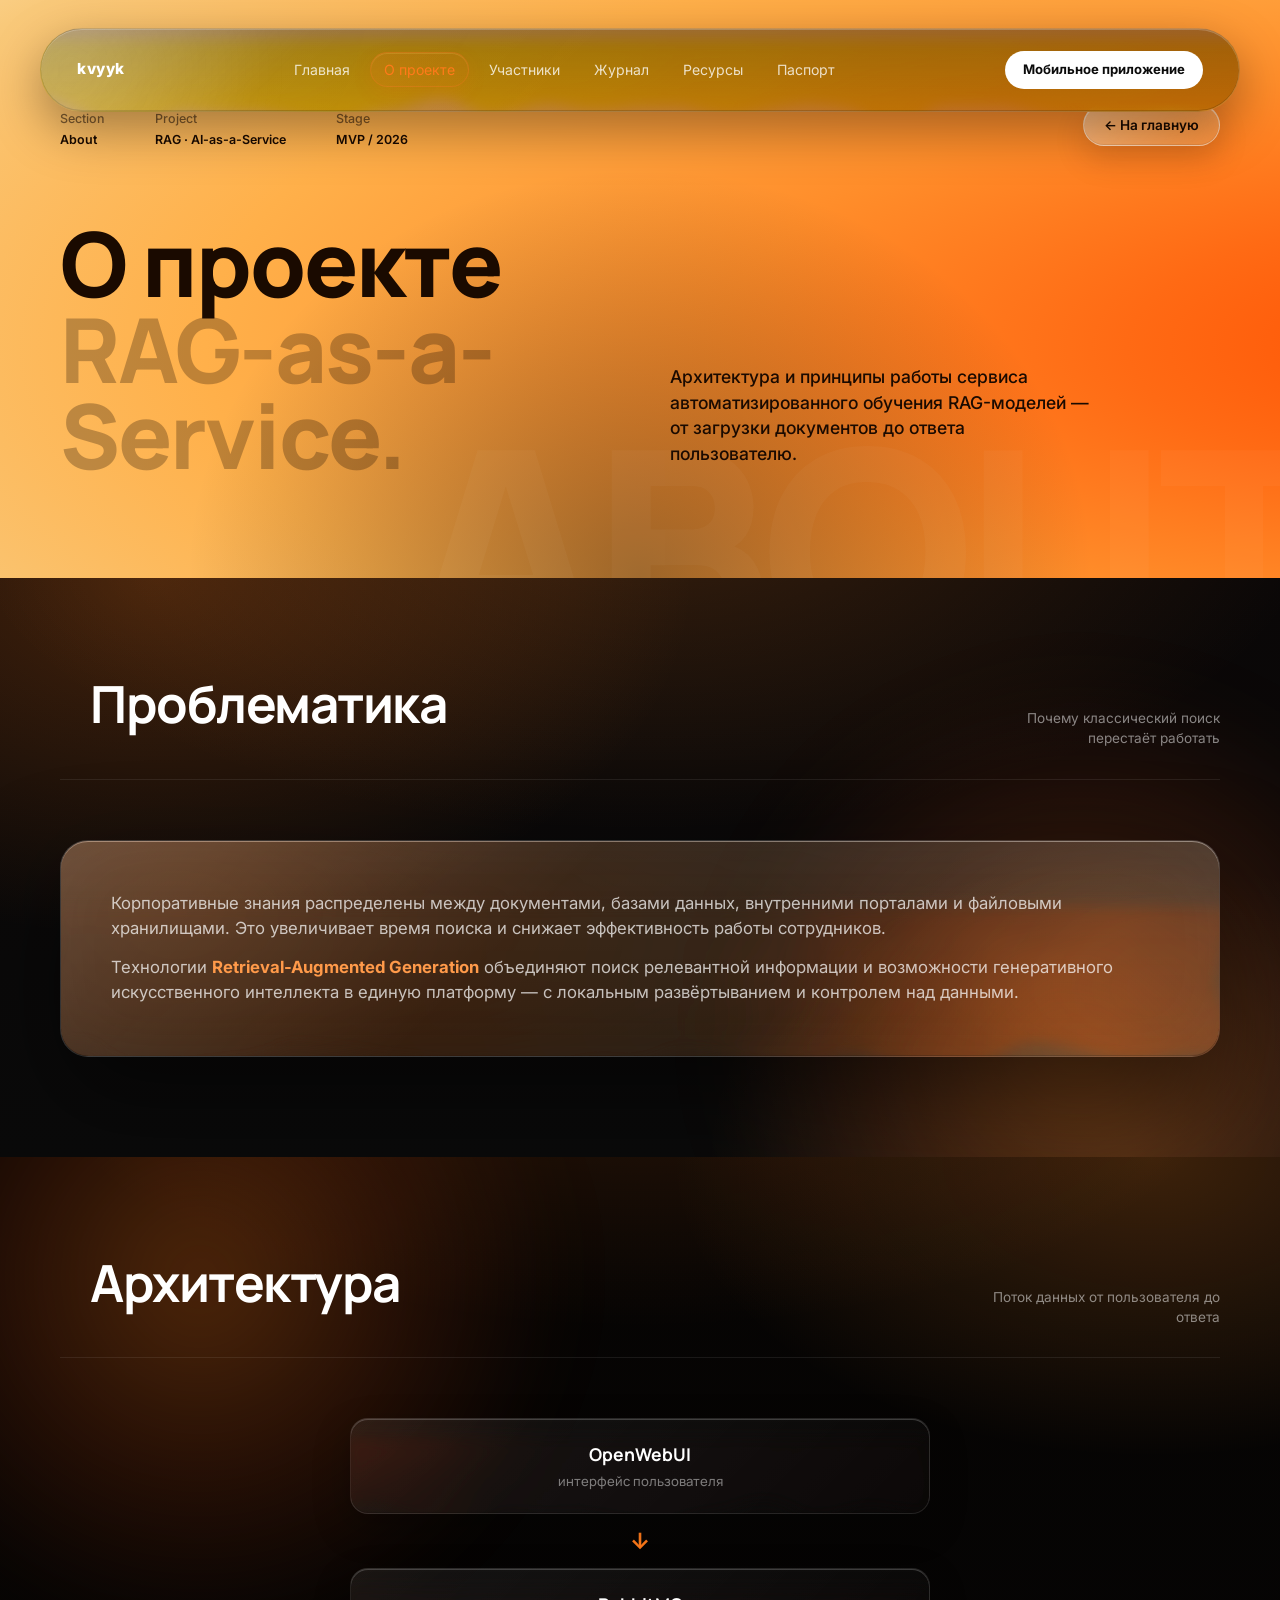
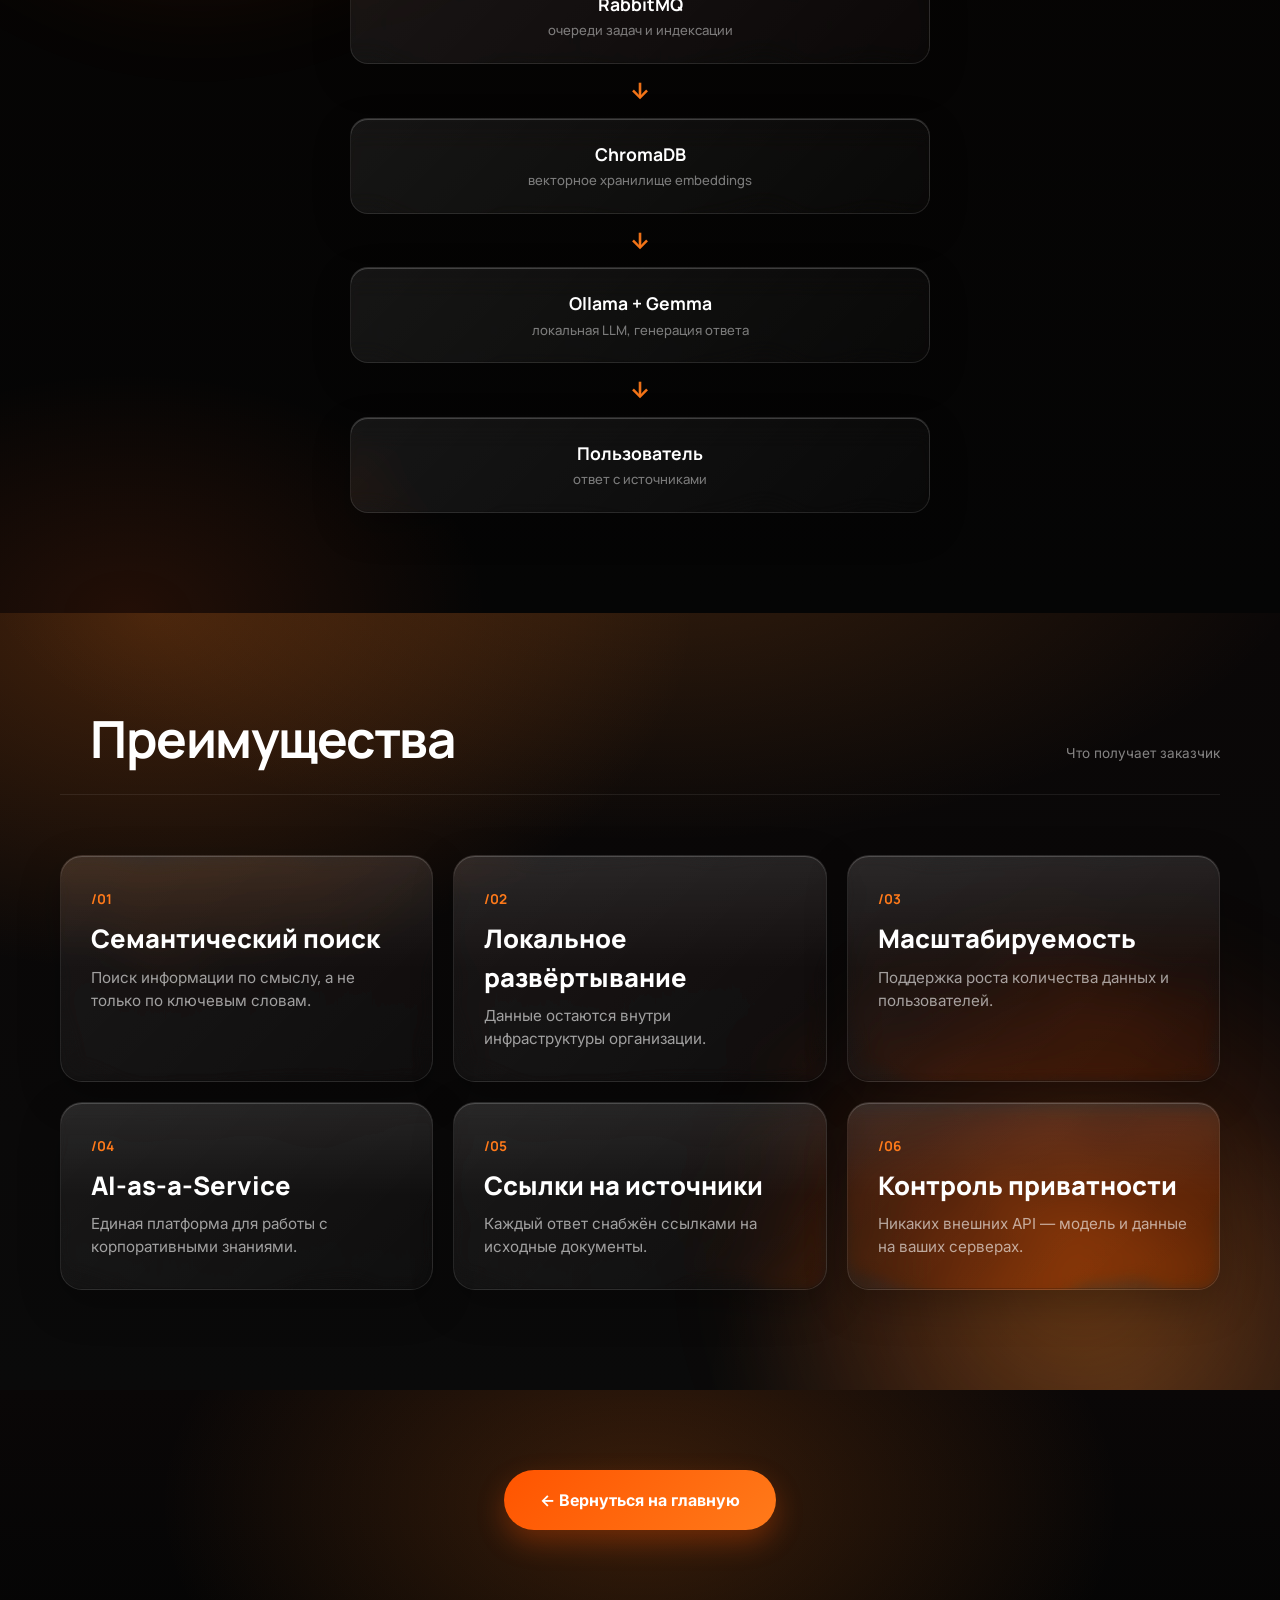
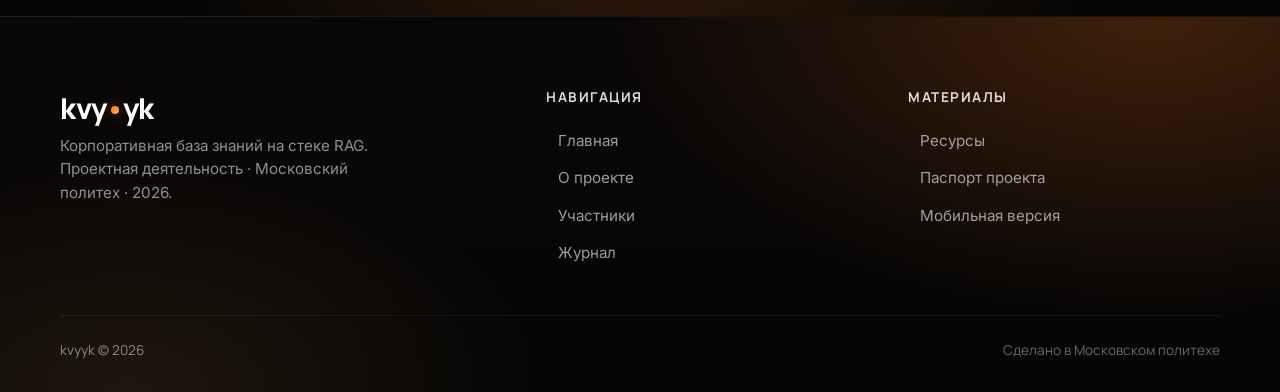
==== commit 173c67ce: "revert(brand): возврат названия StarRAG -> kvyyk Клиенту новое название не подошло. Восстановлен тек" ====
--- a/site/about.html
+++ b/site/about.html
@@ -3,10 +3,9 @@
 <head>
     <meta charset="UTF-8">
     <meta name="viewport" content="width=device-width, initial-scale=1.0">
-    <title>О проекте · StarRAG</title>
+    <title>О проекте · kvyyk</title>
     <link rel="stylesheet" href="css/style.css">
     <link href="https://fonts.googleapis.com/css2?family=Inter:wght@300;400;500;600;700;800;900&family=Manrope:wght@400;600;700;800&display=swap" rel="stylesheet">
-    <link rel="icon" type="image/svg+xml" href="assets/logo-mark.svg">
 </head>
 <body class="kvyyk-body">
 
@@ -22,7 +21,7 @@
 </svg>
 <nav class="nb-nav">
     <div class="nb-nav-inner">
-        <a href="index.html" class="nb-brand"><img src="assets/logo.svg" alt="StarRAG"></a>
+        <div class="nb-brand">kvyyk</div>
         <ul class="nb-links">
             <li><a href="index.html">Главная</a></li>
             <li><a href="about.html" class="active-link">О проекте</a></li>
@@ -175,7 +174,7 @@
     <div class="nb-container">
         <div class="nb-footer-grid">
             <div class="nb-footer-brand">
-                <h3>Star<span class="dot"></span>RAG</h3>
+                <h3>kvy<span class="dot"></span>yk</h3>
                 <p>Корпоративная база знаний на стеке RAG. Проектная деятельность · Московский политех · 2026.</p>
             </div>
             <div class="nb-footer-col">
@@ -197,7 +196,7 @@
             </div>
         </div>
         <div class="nb-footer-bottom">
-            <div class="nb-footer-mark">StarRAG © 2026</div>
+            <div class="nb-footer-mark">kvyyk © 2026</div>
             <div>Сделано в Московском политехе</div>
         </div>
     </div>
--- a/site/css/style.css
+++ b/site/css/style.css
@@ -206,18 +206,10 @@
         0 22px 60px rgba(0,0,0,.5);
 }
 .nb-brand{
-    display:inline-flex;
-    align-items:center;
-    line-height:0;
     font-weight:800;
     letter-spacing:.5px;
     color:#fff;
     font-size:.95rem;
-}
-.nb-brand img{
-    height:30px;
-    width:auto;
-    display:block;
 }
 .nb-links{
     list-style:none;
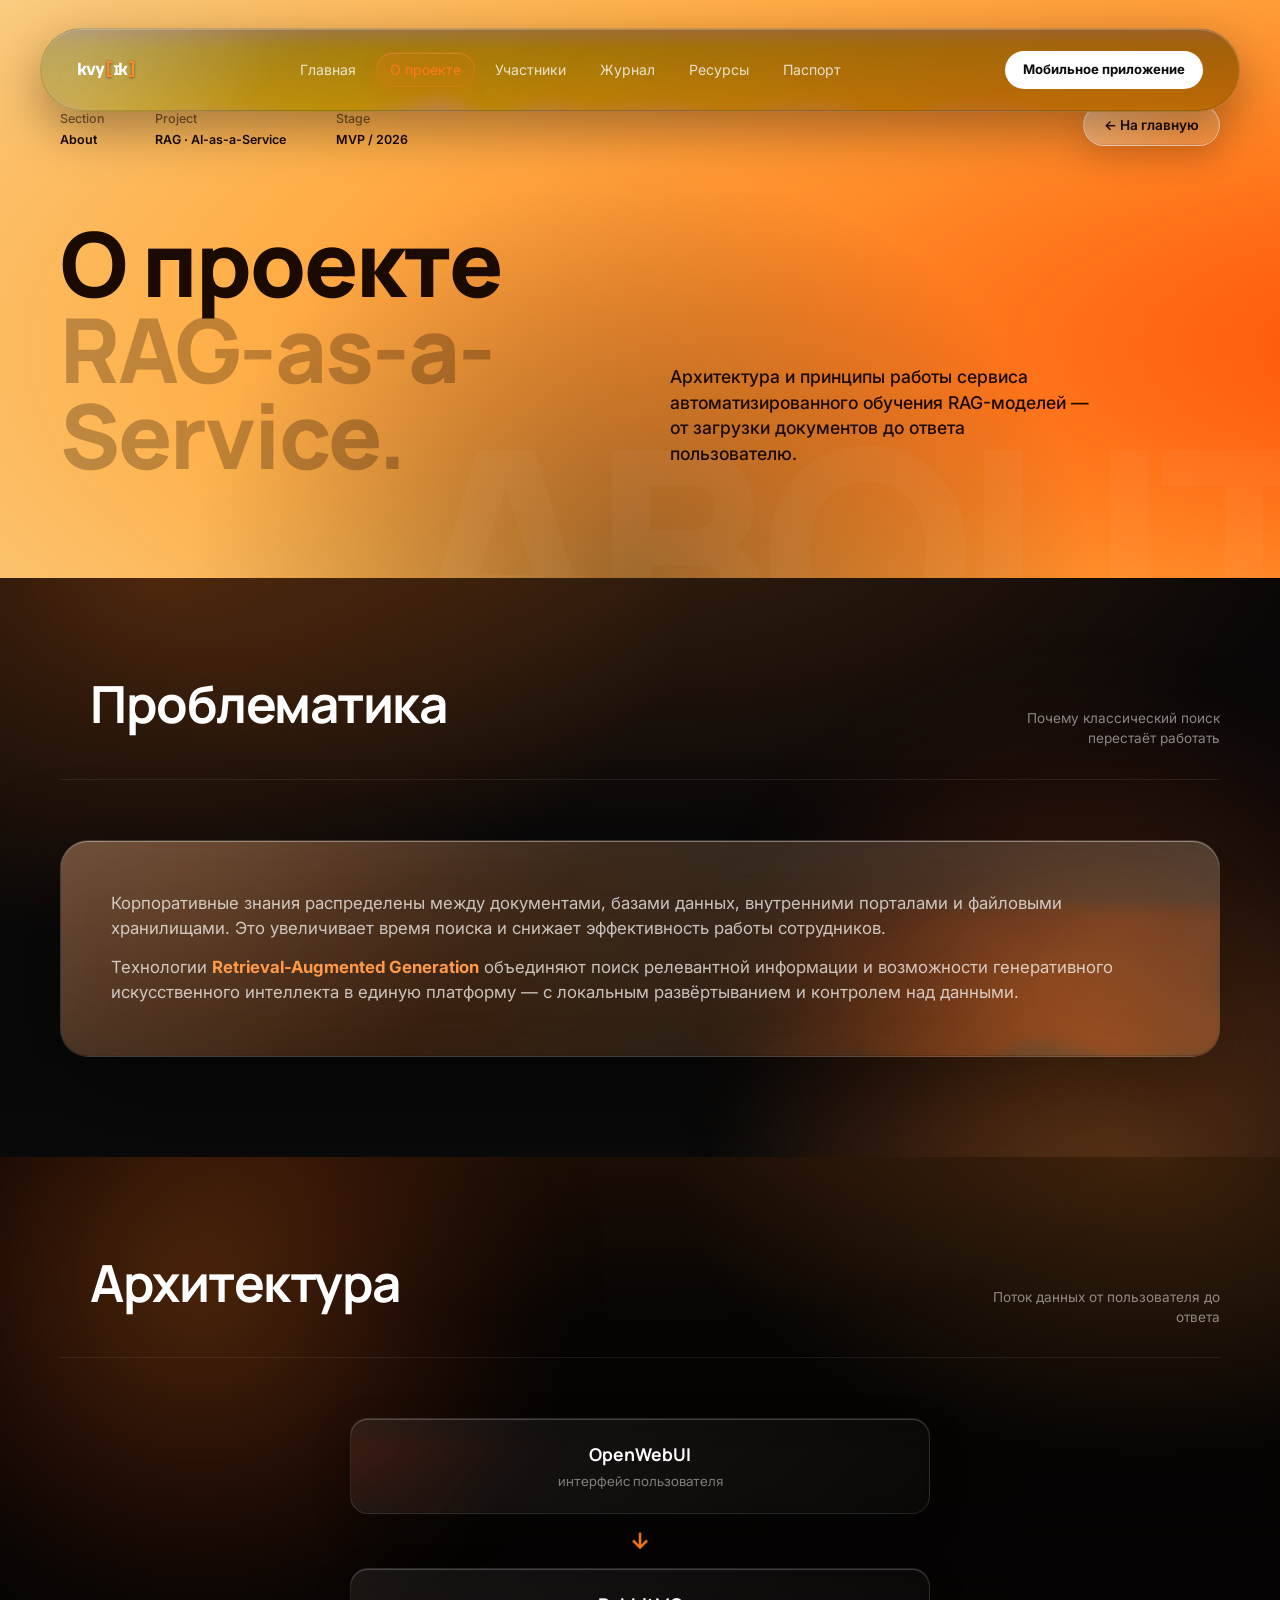
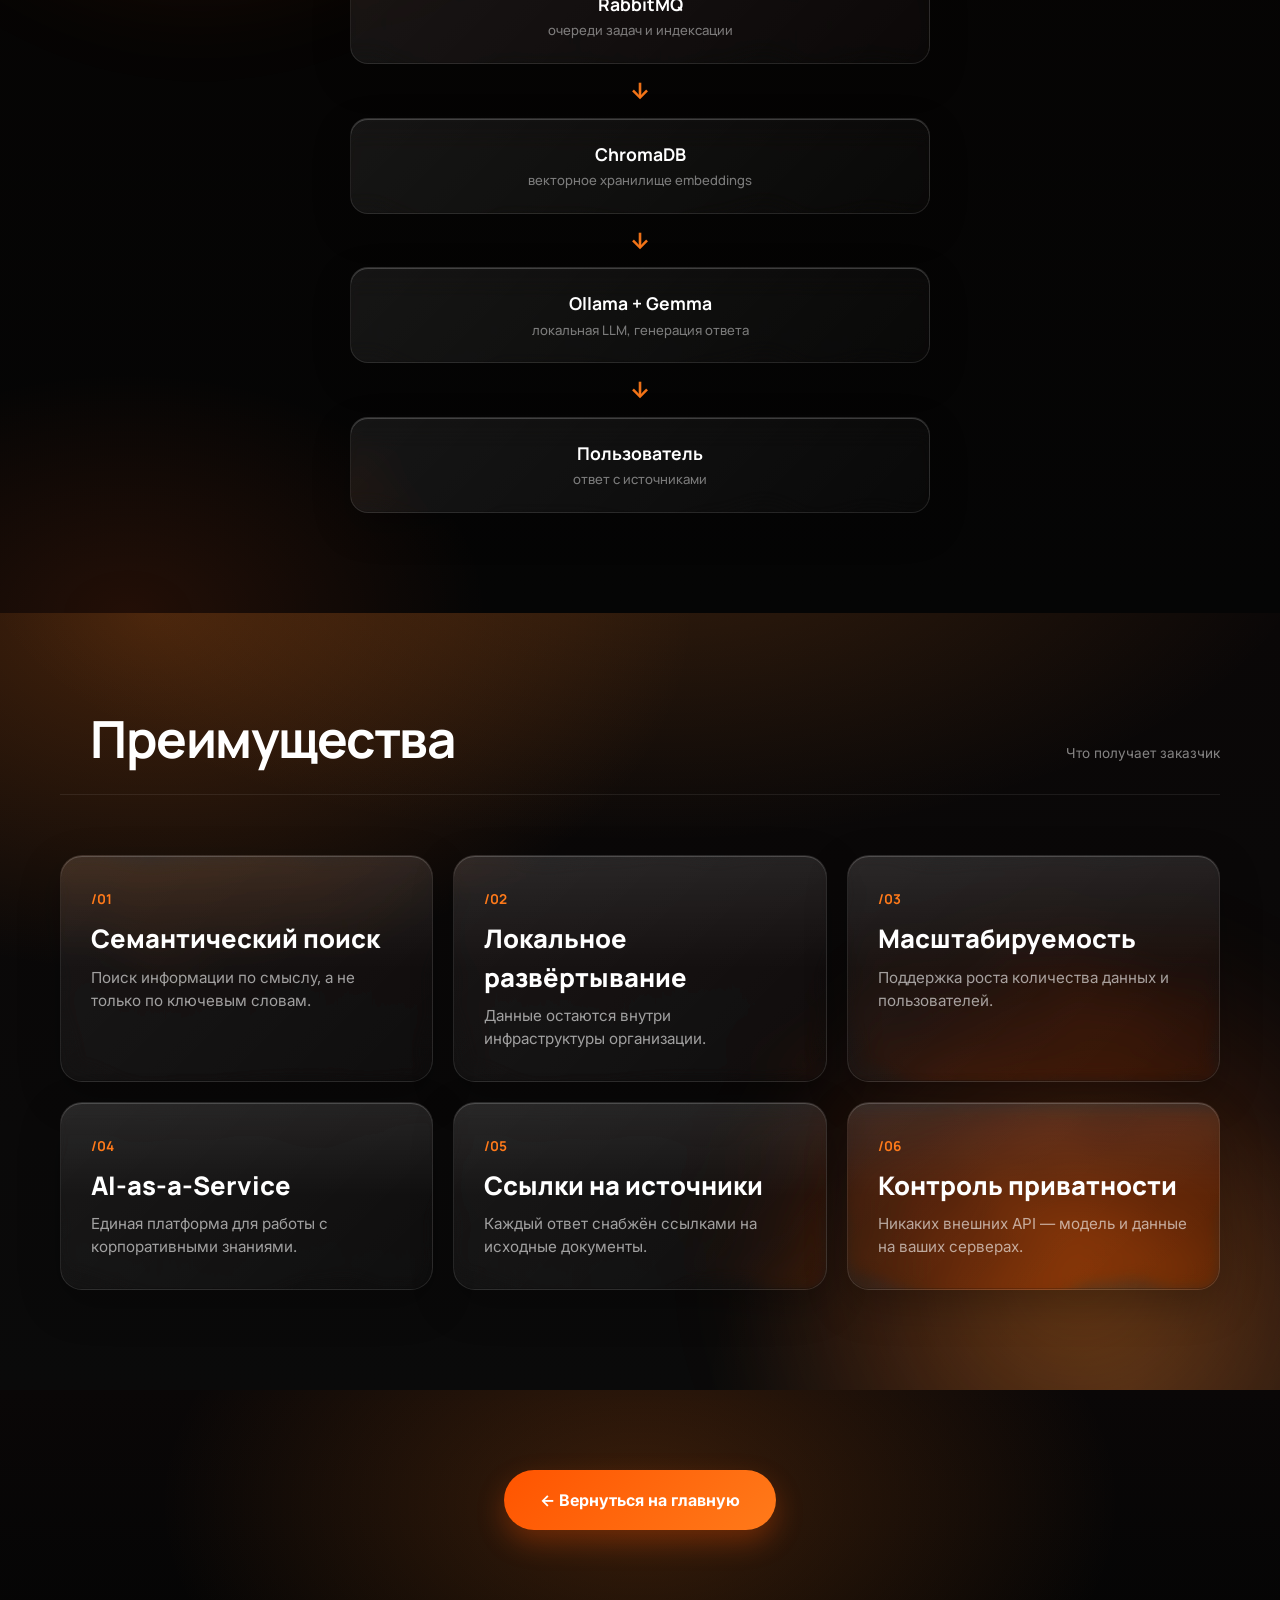
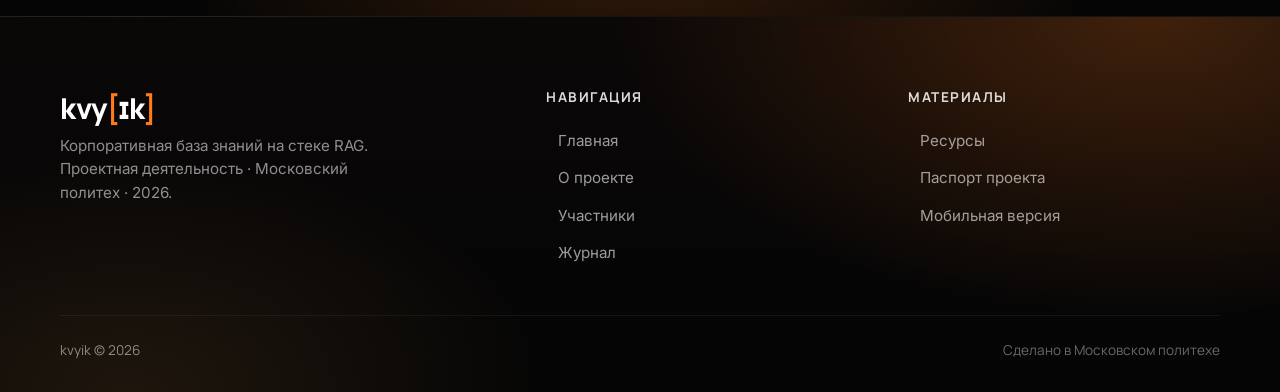
==== commit d1765428: "feat(brand): концепт kvy[ik] — фонетические скобки, моношрифт (фаза 1) - kvyyk -> kvyik во всех текс" ====
--- a/site/about.html
+++ b/site/about.html
@@ -3,9 +3,9 @@
 <head>
     <meta charset="UTF-8">
     <meta name="viewport" content="width=device-width, initial-scale=1.0">
-    <title>О проекте · kvyyk</title>
+    <title>О проекте · kvyik</title>
     <link rel="stylesheet" href="css/style.css">
-    <link href="https://fonts.googleapis.com/css2?family=Inter:wght@300;400;500;600;700;800;900&family=Manrope:wght@400;600;700;800&display=swap" rel="stylesheet">
+    <link href="https://fonts.googleapis.com/css2?family=Inter:wght@300;400;500;600;700;800;900&family=Manrope:wght@400;600;700;800&family=JetBrains+Mono:wght@500;700&display=swap" rel="stylesheet">
 </head>
 <body class="kvyyk-body">
 
@@ -21,7 +21,7 @@
 </svg>
 <nav class="nb-nav">
     <div class="nb-nav-inner">
-        <div class="nb-brand">kvyyk</div>
+        <a href="index.html" class="nb-brand kvy-logo">kvy<span class="kvy-br">[</span>ɪk<span class="kvy-br">]</span></a>
         <ul class="nb-links">
             <li><a href="index.html">Главная</a></li>
             <li><a href="about.html" class="active-link">О проекте</a></li>
@@ -174,7 +174,7 @@
     <div class="nb-container">
         <div class="nb-footer-grid">
             <div class="nb-footer-brand">
-                <h3>kvy<span class="dot"></span>yk</h3>
+                <h3 class="kvy-logo">kvy<span class="kvy-br">[</span>ɪk<span class="kvy-br">]</span></h3>
                 <p>Корпоративная база знаний на стеке RAG. Проектная деятельность · Московский политех · 2026.</p>
             </div>
             <div class="nb-footer-col">
@@ -196,7 +196,7 @@
             </div>
         </div>
         <div class="nb-footer-bottom">
-            <div class="nb-footer-mark">kvyyk © 2026</div>
+            <div class="nb-footer-mark">kvyik © 2026</div>
             <div>Сделано в Московском политехе</div>
         </div>
     </div>
--- a/site/css/style.css
+++ b/site/css/style.css
@@ -3495,6 +3495,50 @@
 }
 
 /* =========================
+   KVYIK BRAND — kvy[ɪk]
+   monospace wordmark, orange phonetic brackets
+========================= */
+.kvy-logo{
+    font-family:'JetBrains Mono', ui-monospace, SFMono-Regular, Menlo, monospace;
+    letter-spacing:-1px;
+}
+.kvy-br{
+    color:#ff7a1a;
+    font-weight:700;
+}
+.nb-brand{text-decoration:none;font-size:1.05rem;}
+/* nav sits over the bright hero — keep brackets legible on any bg */
+.nb-brand .kvy-br{
+    color:#ff8a2a;
+    text-shadow:0 1px 3px rgba(20,8,0,.55);
+}
+
+/* dictionary-style line under the hero subtitle */
+.nb-dict{
+    font-family:'JetBrains Mono', ui-monospace, Menlo, monospace;
+    font-size:.8rem;
+    line-height:1.5;
+    color:rgba(26,10,0,.72);
+    max-width:400px;
+    margin-top:16px;
+    letter-spacing:-.2px;
+    opacity:0;
+    animation:nbFadeUp 1s .55s ease forwards;
+}
+.nb-dict .nb-ipa{color:#7a2e06;font-weight:700;}
+.nb-dict i{font-style:italic;opacity:.7;}
+
+/* giant hero watermark: dark brackets on the bright orange hero */
+.nb-bg-brand.kvy-logo{letter-spacing:-6px;}
+.nb-bg-brand .kvy-br{color:rgba(26,10,0,.20);}
+
+/* hero meta-mark accent line */
+.nb-meta-mark.kvy-logo span:last-child{color:#7a2e06;}
+
+/* source chips as [bracketed] file refs */
+.nb-source-chip.kvy-logo{padding:3px 9px;font-size:9px;letter-spacing:0;}
+
+/* =========================
    A11Y — KEYBOARD FOCUS
    visible focus ring for keyboard users only
    (mouse clicks stay clean via :focus-visible)
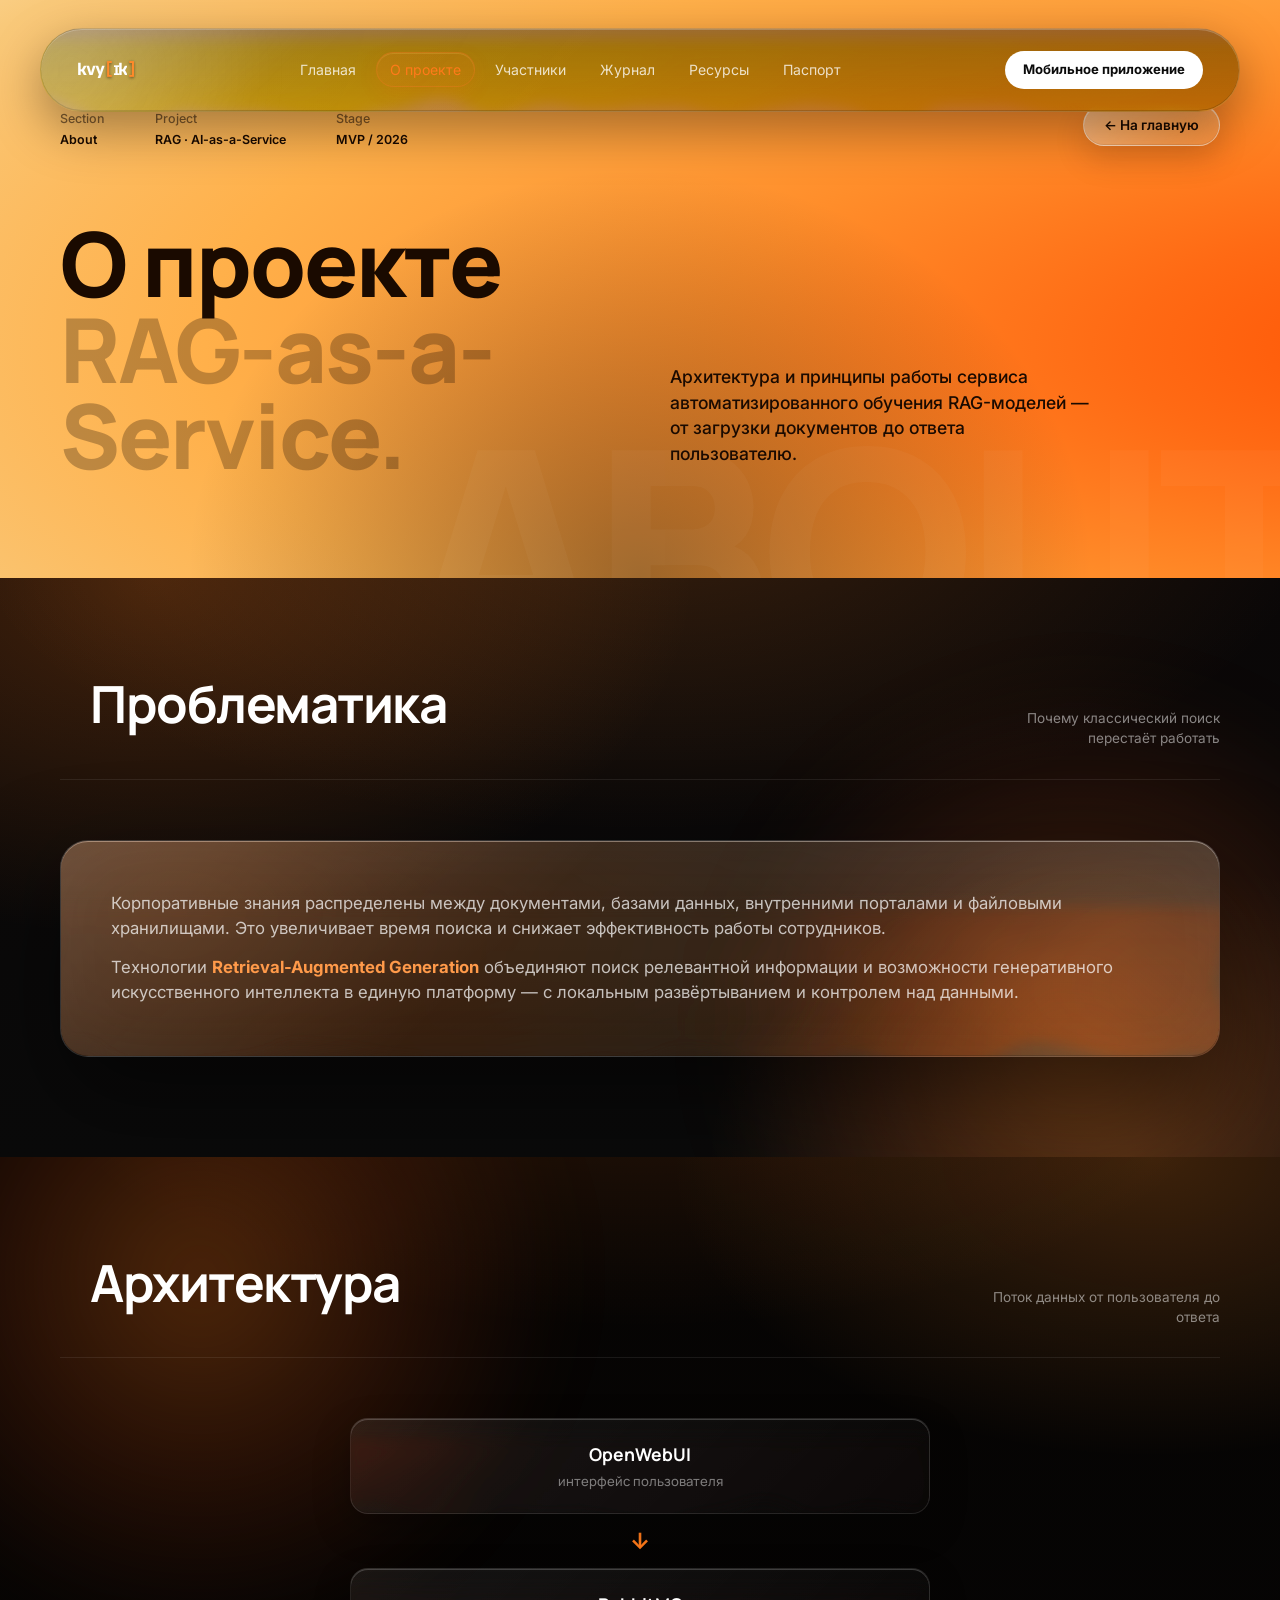
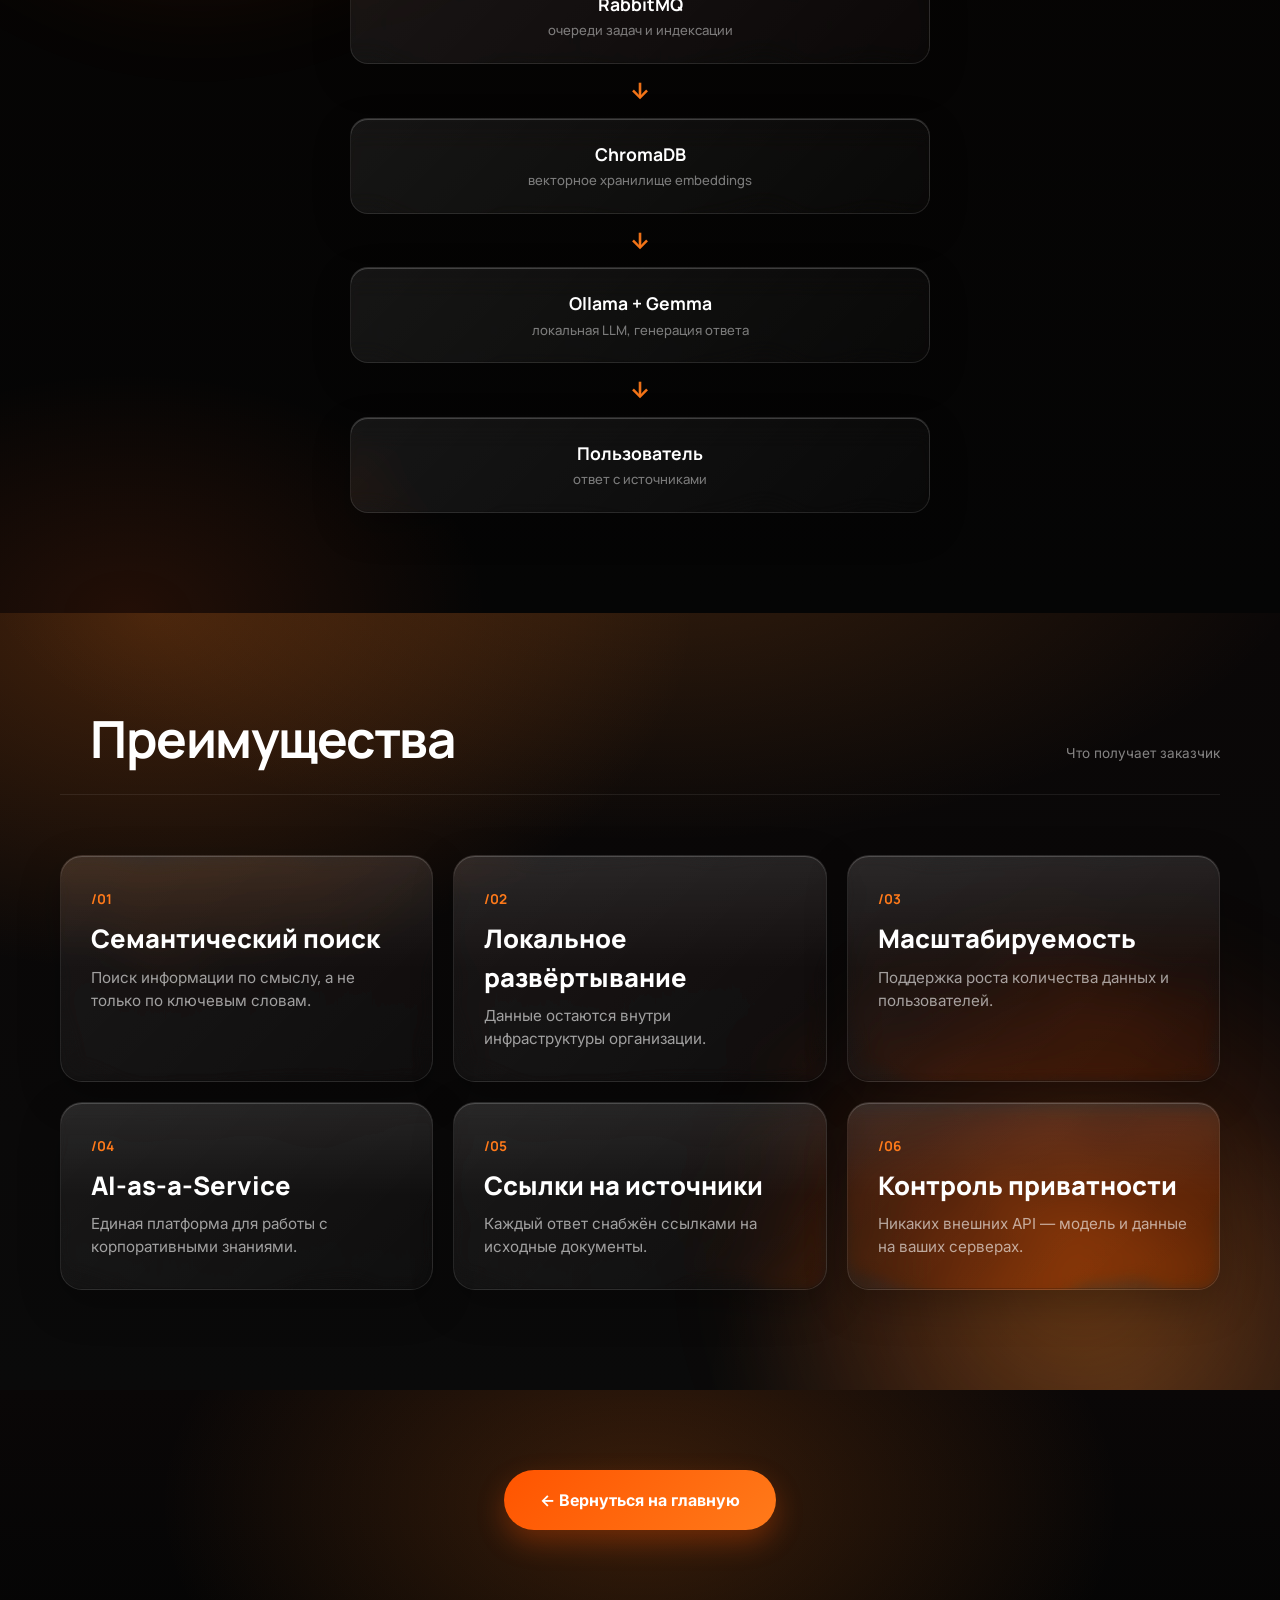
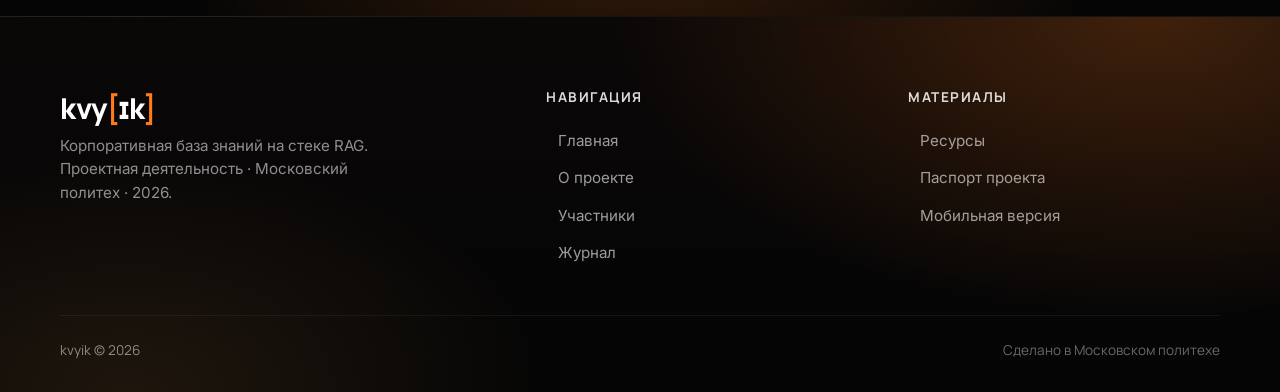
==== commit 4e49e832: "feat(brand): интерактивный логотип и лоадер-поиск kvy[...] (фаза 2) По мотивам референса kvyik-logo." ====
--- a/site/about.html
+++ b/site/about.html
@@ -21,7 +21,7 @@
 </svg>
 <nav class="nb-nav">
     <div class="nb-nav-inner">
-        <a href="index.html" class="nb-brand kvy-logo">kvy<span class="kvy-br">[</span>ɪk<span class="kvy-br">]</span></a>
+        <a href="index.html" class="nb-brand kvy-logo kvy-anim"><span class="kvy">kvy</span><span class="kvy-br br-l">[</span><span class="l-ik">ɪk</span><span class="l-dots"><i></i><i></i><i></i></span><span class="kvy-br br-r">]</span></a>
         <ul class="nb-links">
             <li><a href="index.html">Главная</a></li>
             <li><a href="about.html" class="active-link">О проекте</a></li>
--- a/site/css/style.css
+++ b/site/css/style.css
@@ -763,8 +763,10 @@
 /* typing dots */
 .nb-bubble-typing{
     display:flex;
-    gap:4px;
-    padding:10px 12px;
+    flex-direction:column;
+    align-items:flex-start;
+    gap:5px;
+    padding:9px 13px;
 }
 .nb-typ{
     width:6px;height:6px;
@@ -3538,6 +3540,64 @@
 /* source chips as [bracketed] file refs */
 .nb-source-chip.kvy-logo{padding:3px 9px;font-size:9px;letter-spacing:0;}
 
+/* ── interactive logo: hover opens brackets into thinking dots ── */
+.kvy-anim{display:inline-flex;align-items:center;line-height:1;}
+.kvy-anim .kvy{color:#fff;}
+.kvy-anim .br-l{transition:margin-right .35s cubic-bezier(.34,1.3,.64,1);}
+.kvy-anim .br-r{transition:margin-left .35s cubic-bezier(.34,1.3,.64,1);}
+.kvy-anim .l-ik{
+    color:#fff;
+    display:inline-block;overflow:hidden;
+    max-width:40px;white-space:nowrap;
+    transition:max-width .28s cubic-bezier(.4,0,.2,1), opacity .18s ease;
+}
+.kvy-anim .l-dots{
+    display:inline-flex;gap:4px;align-items:center;overflow:hidden;
+    max-width:0;opacity:0;
+    transition:max-width .32s cubic-bezier(.4,0,.2,1), opacity .18s ease;
+}
+.kvy-anim .l-dots i{
+    width:4px;height:4px;border-radius:50%;background:#ff8a2a;
+    flex-shrink:0;animation:kvyDot 1.1s ease-in-out infinite;
+}
+.kvy-anim .l-dots i:nth-child(2){animation-delay:.18s;}
+.kvy-anim .l-dots i:nth-child(3){animation-delay:.36s;}
+.kvy-anim:hover .br-l{margin-right:5px;}
+.kvy-anim:hover .br-r{margin-left:5px;}
+.kvy-anim:hover .l-ik{max-width:0;opacity:0;}
+.kvy-anim:hover .l-dots{max-width:48px;opacity:1;}
+@keyframes kvyDot{0%,100%{opacity:.25;transform:scale(.75);}50%{opacity:1;transform:scale(1);}}
+
+/* ── "thinking" loader — kvy[ • • • ] in the chat mockup ── */
+.kvy-loader{
+    font-family:'JetBrains Mono', ui-monospace, Menlo, monospace;
+    font-size:12px;font-weight:600;
+    display:flex;align-items:center;line-height:1;
+}
+.kvy-loader .ll-kvy{color:rgba(255,255,255,.5);}
+.kvy-loader .ll-bl,.kvy-loader .ll-br{color:#ff7a1a;font-weight:700;display:inline-block;}
+.kvy-loader .ll-bl{animation:kvyBrL 1.8s cubic-bezier(.45,0,.55,1) infinite;}
+.kvy-loader .ll-br{animation:kvyBrR 1.8s cubic-bezier(.45,0,.55,1) infinite;}
+.kvy-loader .ll-inner{
+    display:inline-flex;gap:4px;align-items:center;overflow:hidden;
+    animation:kvyInner 1.8s ease-in-out infinite;
+}
+.kvy-loader .ll-inner i{
+    width:4px;height:4px;border-radius:50%;background:#ff7a1a;
+    flex-shrink:0;animation:kvyDot 1.8s ease-in-out infinite;
+}
+.kvy-loader .ll-inner i:nth-child(2){animation-delay:.22s;}
+.kvy-loader .ll-inner i:nth-child(3){animation-delay:.44s;}
+@keyframes kvyBrL{0%,100%{margin-right:0;}35%,65%{margin-right:7px;}}
+@keyframes kvyBrR{0%,100%{margin-left:0;}35%,65%{margin-left:7px;}}
+@keyframes kvyInner{0%,20%,100%{width:0;opacity:0;padding:0;}35%,65%{width:34px;opacity:1;padding:0 4px;}80%{width:0;opacity:0;padding:0;}}
+.nb-loader-text{
+    font-family:'JetBrains Mono', ui-monospace, Menlo, monospace;
+    font-size:9px;color:rgba(255,255,255,.4);
+    animation:kvyTextFade 1.8s ease-in-out infinite;
+}
+@keyframes kvyTextFade{0%,20%,80%,100%{opacity:.4;}50%{opacity:1;}}
+
 /* =========================
    A11Y — KEYBOARD FOCUS
    visible focus ring for keyboard users only
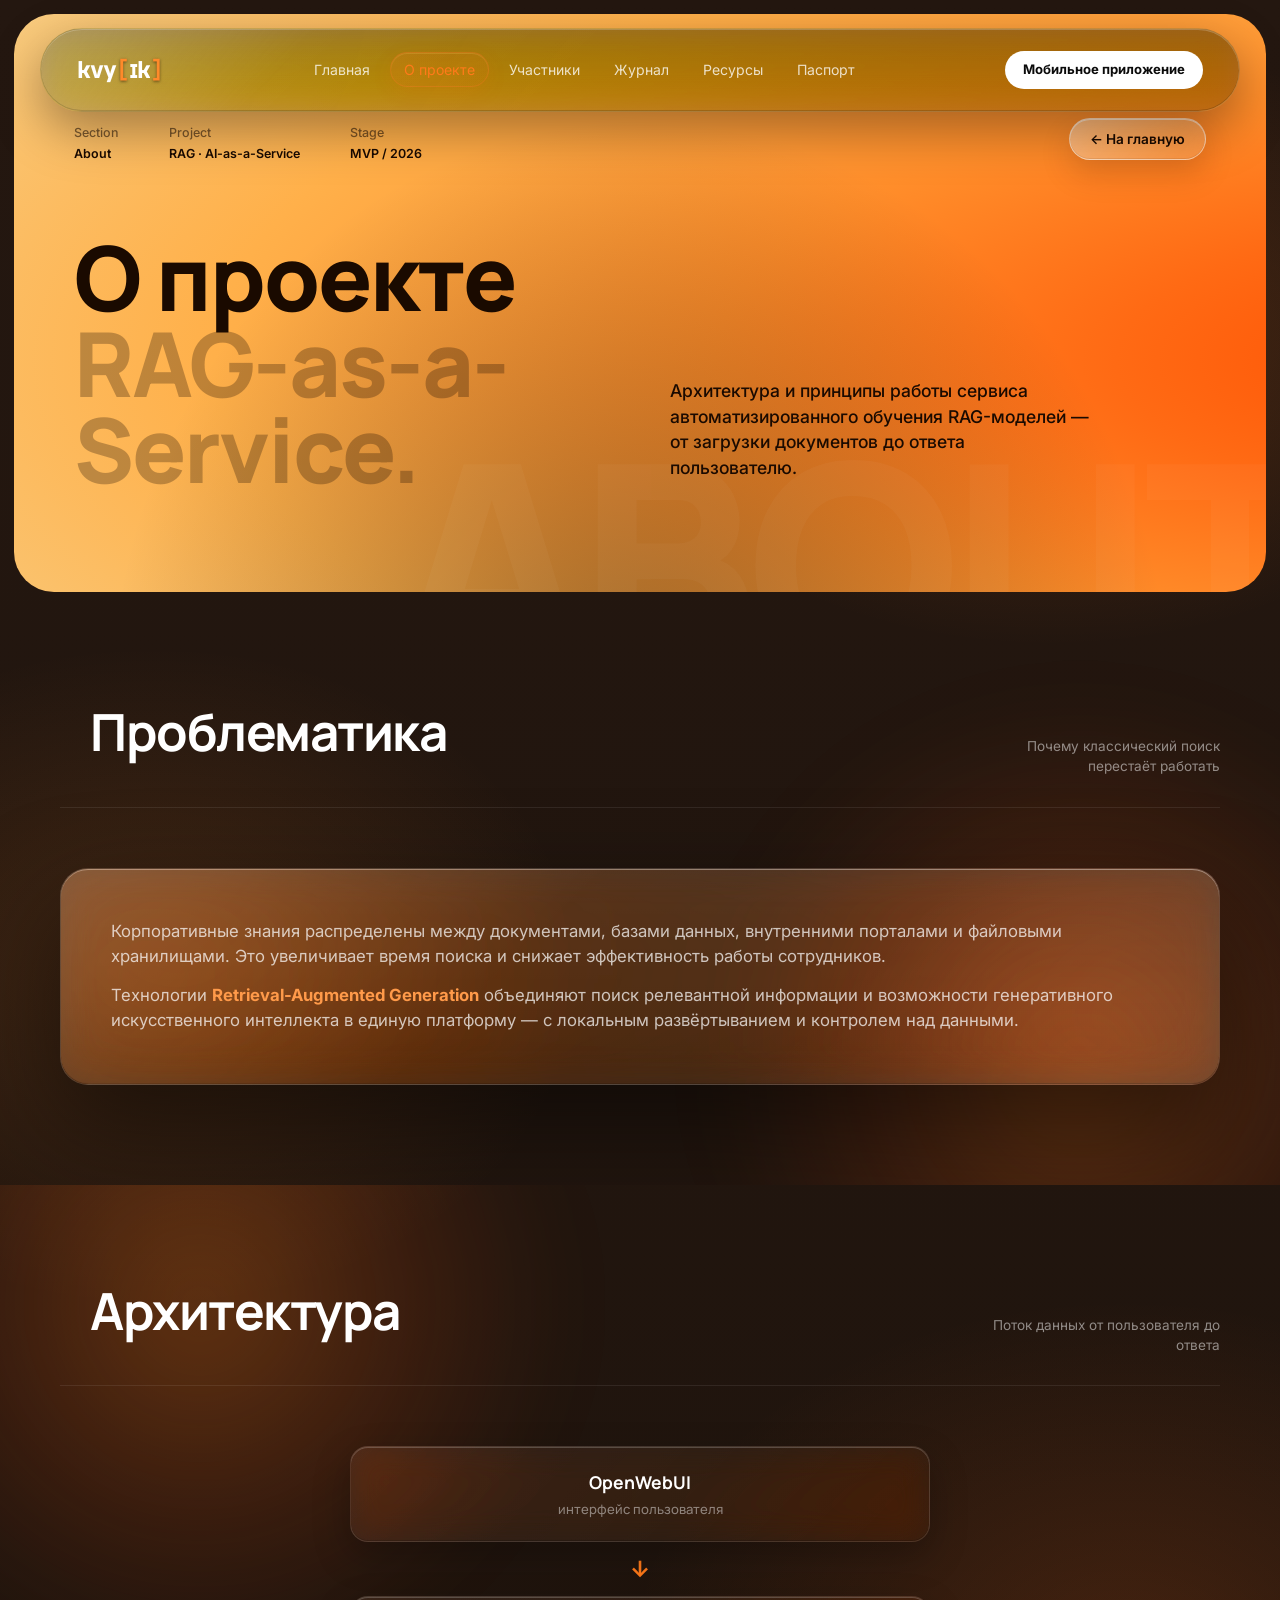
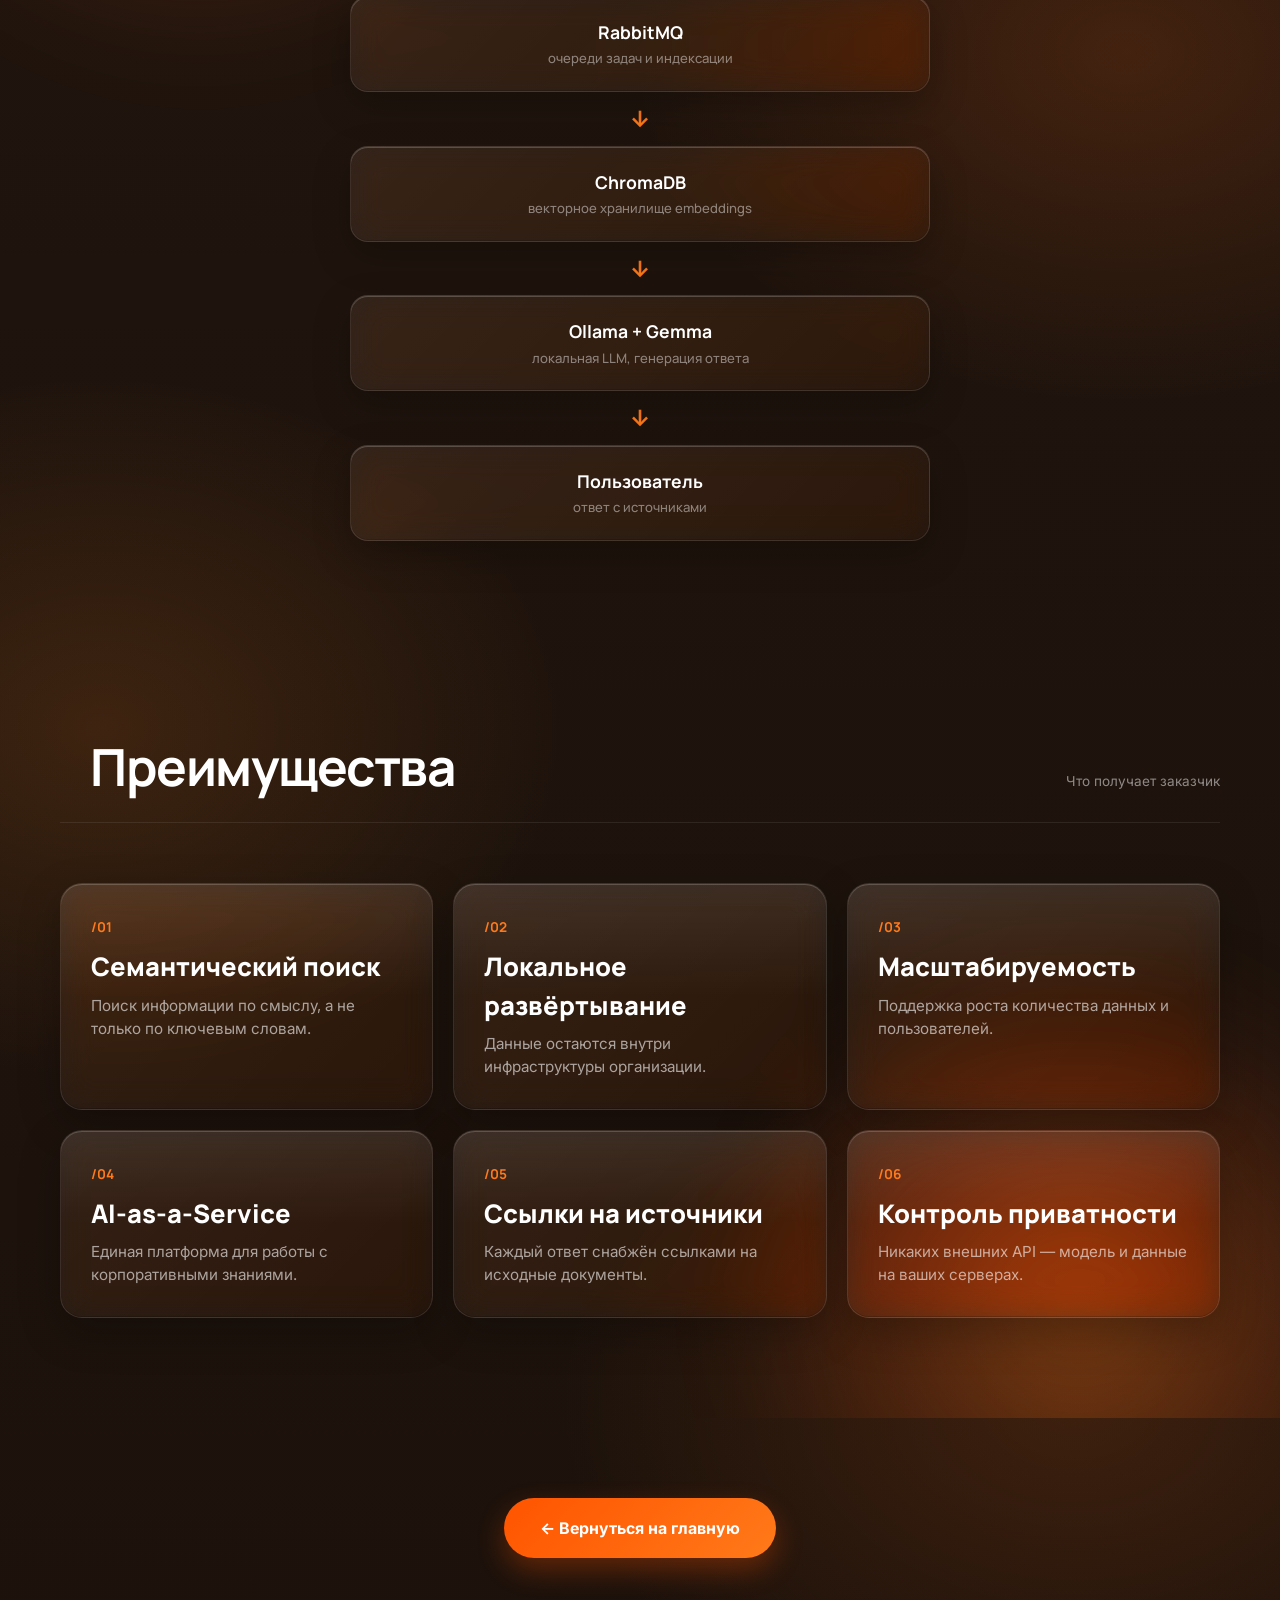
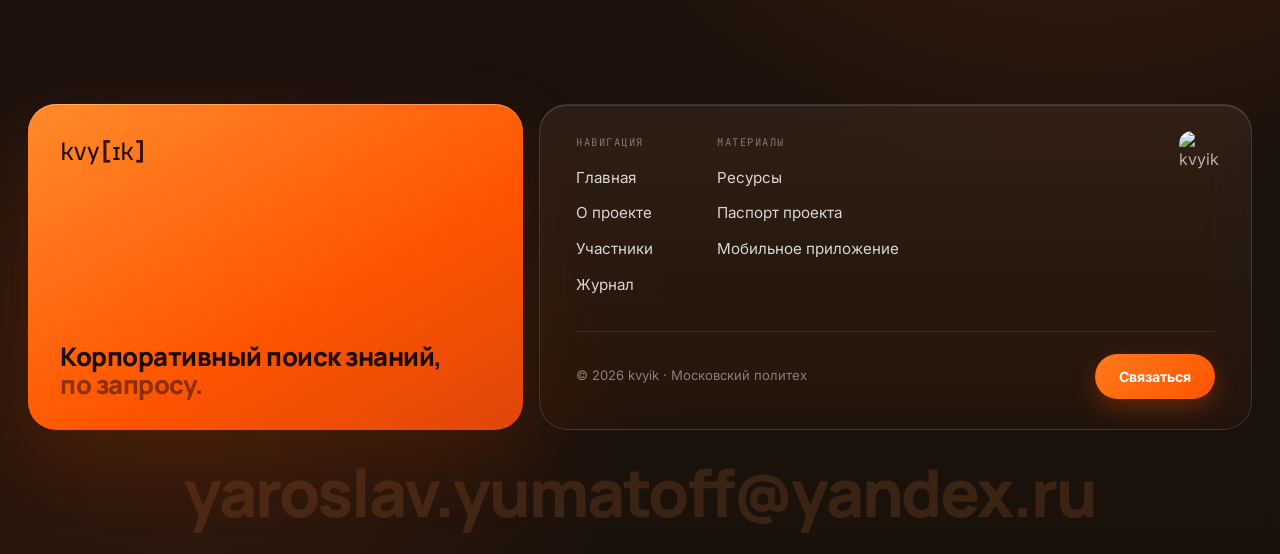
==== commit 27200fee: "feat(site): новый футер по референсу в стиле сайта - слева оранжевая карточка: логотип kvy[ik] + сло" ====
--- a/site/about.html
+++ b/site/about.html
@@ -6,6 +6,7 @@
     <title>О проекте · kvyik</title>
     <link rel="stylesheet" href="css/style.css">
     <link href="https://fonts.googleapis.com/css2?family=Inter:wght@300;400;500;600;700;800;900&family=Manrope:wght@400;600;700;800&family=JetBrains+Mono:wght@500;700&display=swap" rel="stylesheet">
+    <link rel="icon" type="image/svg+xml" href="assets/favicon.svg">
 </head>
 <body class="kvyyk-body">
 
@@ -172,33 +173,40 @@
 
 <footer class="nb-footer">
     <div class="nb-container">
-        <div class="nb-footer-grid">
-            <div class="nb-footer-brand">
-                <h3 class="kvy-logo">kvy<span class="kvy-br">[</span>ɪk<span class="kvy-br">]</span></h3>
-                <p>Корпоративная база знаний на стеке RAG. Проектная деятельность · Московский политех · 2026.</p>
-            </div>
-            <div class="nb-footer-col">
-                <h4>Навигация</h4>
-                <ul>
-                    <li><a href="index.html">Главная</a></li>
-                    <li><a href="about.html">О проекте</a></li>
-                    <li><a href="team.html">Участники</a></li>
-                    <li><a href="journal.html">Журнал</a></li>
-                </ul>
-            </div>
-            <div class="nb-footer-col">
-                <h4>Материалы</h4>
-                <ul>
-                    <li><a href="resources.html">Ресурсы</a></li>
-                    <li><a href="passport.html">Паспорт проекта</a></li>
-                    <li><a href="mobile.html">Мобильная версия</a></li>
-                </ul>
-            </div>
-        </div>
-        <div class="nb-footer-bottom">
-            <div class="nb-footer-mark">kvyik © 2026</div>
-            <div>Сделано в Московском политехе</div>
-        </div>
+        <div class="nb-foot">
+            <!-- left orange brand card -->
+            <div class="nb-foot-brand">
+                <a href="index.html" class="nb-foot-logo kvy-logo">kvy<span class="kvy-br">[</span>ɪk<span class="kvy-br">]</span></a>
+                <div class="nb-foot-tagline">
+                    Корпоративный поиск знаний,<br>
+                    <span>по запросу.</span>
+                </div>
+            </div>
+            <!-- right glass panel -->
+            <div class="nb-foot-panel">
+                <img src="assets/favicon.svg" alt="kvyik" class="nb-foot-mark">
+                <div class="nb-foot-cols">
+                    <div class="nb-foot-col">
+                        <span class="nb-foot-h">Навигация</span>
+                        <a href="index.html">Главная</a>
+                        <a href="about.html">О проекте</a>
+                        <a href="team.html">Участники</a>
+                        <a href="journal.html">Журнал</a>
+                    </div>
+                    <div class="nb-foot-col">
+                        <span class="nb-foot-h">Материалы</span>
+                        <a href="resources.html">Ресурсы</a>
+                        <a href="passport.html">Паспорт проекта</a>
+                        <a href="mobile.html">Мобильное приложение</a>
+                    </div>
+                </div>
+                <div class="nb-foot-row">
+                    <span class="nb-foot-copy">© 2026 kvyik · Московский политех</span>
+                    <a href="mailto:yaroslav.yumatoff@yandex.ru" class="nb-foot-cta">Связаться</a>
+                </div>
+            </div>
+        </div>
+        <div class="nb-foot-email" aria-hidden="true">yaroslav.yumatoff@yandex.ru</div>
     </div>
 </footer>
 
--- a/site/css/style.css
+++ b/site/css/style.css
@@ -64,7 +64,6 @@
         radial-gradient(circle at 75% 65%,
             rgba(255,200,140,.16), transparent 55%);
     filter:blur(60px);
-    animation:liquidFlow 18s ease-in-out infinite;
     pointer-events:none;
     z-index:0;
     border-radius:inherit;
@@ -153,8 +152,8 @@
         linear-gradient(180deg,
             rgba(20,20,20,.42),
             rgba(20,20,20,.28));
-    backdrop-filter:blur(36px) saturate(155%) brightness(1.08);
-    -webkit-backdrop-filter:blur(36px) saturate(155%) brightness(1.08);
+    backdrop-filter:blur(22px) saturate(155%) brightness(1.08);
+    -webkit-backdrop-filter:blur(22px) saturate(155%) brightness(1.08);
     border:1px solid rgba(255,255,255,.14);
     box-shadow:
         inset 0 1px 0 rgba(255,255,255,.22),
@@ -176,23 +175,6 @@
     pointer-events:none;
     border-radius:inherit;
     z-index:1;
-}
-/* drifting liquid lens highlight */
-.nb-nav-inner::after{
-    content:"";
-    position:absolute;
-    top:-60%;left:-25%;
-    width:55%;height:220%;
-    background:radial-gradient(circle,
-        rgba(255,255,255,.12), transparent 60%);
-    filter:blur(16px);
-    pointer-events:none;
-    z-index:1;
-    animation:nbNavLens 13s ease-in-out infinite;
-}
-@keyframes nbNavLens{
-    0%,100%{transform:translateX(0);opacity:.6;}
-    50%{transform:translateX(280%);opacity:1;}
 }
 .nb-nav-inner > *{position:relative;z-index:2;}
 .nb-nav-inner.scrolled{
@@ -637,8 +619,12 @@
     font-size:9px;
     padding:3px 10px;
     border-radius:999px;
-    background:rgba(255,255,255,.06);
-    color:rgba(255,255,255,.55);
+    background:rgba(255,255,255,.08);
+    backdrop-filter:blur(10px) saturate(150%);
+    -webkit-backdrop-filter:blur(10px) saturate(150%);
+    border:1px solid rgba(255,255,255,.10);
+    box-shadow:inset 0 1px 0 rgba(255,255,255,.14);
+    color:rgba(255,255,255,.6);
     font-weight:500;
 }
 
@@ -696,8 +682,11 @@
     font-weight:500;
 }
 .nb-bubble-bot{
-    background:#1a1a1a;
-    border:1px solid rgba(255,255,255,.06);
+    background:linear-gradient(135deg,rgba(255,255,255,.09),rgba(255,255,255,.03));
+    backdrop-filter:blur(12px) saturate(160%);
+    -webkit-backdrop-filter:blur(12px) saturate(160%);
+    border:1px solid rgba(255,255,255,.10);
+    box-shadow:inset 0 1px 0 rgba(255,255,255,.12);
     color:rgba(255,255,255,.92);
     border-bottom-left-radius:4px;
 }
@@ -787,8 +776,11 @@
     align-items:center;
     gap:6px;
     padding:8px 10px 6px;
-    background:#0d0d0d;
-    border-top:1px solid rgba(255,255,255,.06);
+    background:linear-gradient(180deg,rgba(255,255,255,.08),rgba(255,255,255,.02));
+    backdrop-filter:blur(16px) saturate(170%);
+    -webkit-backdrop-filter:blur(16px) saturate(170%);
+    border-top:1px solid rgba(255,255,255,.12);
+    box-shadow:inset 0 1px 0 rgba(255,255,255,.16);
 }
 .nb-comp-btn,.nb-comp-mic{
     width:30px;height:30px;
@@ -953,12 +945,15 @@
     display:inline-flex;
     align-items:center;
     gap:10px;
-    background:rgba(255,255,255,.08);
-    border:1px solid rgba(255,255,255,.16);
+    background:linear-gradient(135deg,rgba(255,255,255,.14),rgba(255,255,255,.05));
+    backdrop-filter:blur(18px) saturate(180%);
+    -webkit-backdrop-filter:blur(18px) saturate(180%);
+    border:1px solid rgba(255,255,255,.2);
     border-radius:999px;
     padding:5px 16px 5px 5px;
     font-size:.78rem;
-    color:rgba(255,255,255,.85);
+    color:rgba(255,255,255,.9);
+    box-shadow:inset 0 1px 0 rgba(255,255,255,.25),0 8px 24px rgba(0,0,0,.25);
 }
 .nb-db-pill{
     background:linear-gradient(135deg,#ff8a2a,#e6510a);
@@ -2508,7 +2503,6 @@
     filter:blur(40px);
     pointer-events:none;
     z-index:0;
-    animation:nbSecGlow 16s ease-in-out infinite;
 }
 .nb-sec > *{position:relative;z-index:1;}
 @keyframes nbSecGlow{
@@ -2625,7 +2619,6 @@
         radial-gradient(circle at 78% 72%,
             rgba(255,200,140,.18),transparent 55%);
     filter:blur(60px);
-    animation:liquidFlow 20s ease-in-out infinite;
     pointer-events:none;
     z-index:0;
 }
@@ -3492,8 +3485,6 @@
 .liquid-light{
     backdrop-filter:blur(16px) saturate(180%) brightness(1.08);
     -webkit-backdrop-filter:blur(16px) saturate(180%) brightness(1.08);
-    backdrop-filter:url(#lg-distortion) blur(7px) saturate(180%) brightness(1.08);
-    -webkit-backdrop-filter:url(#lg-distortion) blur(7px) saturate(180%) brightness(1.08);
 }
 
 /* =========================
@@ -3508,7 +3499,7 @@
     color:#ff7a1a;
     font-weight:700;
 }
-.nb-brand{text-decoration:none;font-size:1.05rem;}
+.nb-brand{text-decoration:none;font-size:1.45rem;}
 /* nav sits over the bright hero — keep brackets legible on any bg */
 .nb-brand .kvy-br{
     color:#ff8a2a;
@@ -3517,12 +3508,13 @@
 
 /* dictionary-style line under the hero subtitle */
 .nb-dict{
+    grid-column:2;          /* sit under the subtitle, clear of the side meta */
     font-family:'JetBrains Mono', ui-monospace, Menlo, monospace;
     font-size:.8rem;
     line-height:1.5;
     color:rgba(26,10,0,.72);
-    max-width:400px;
-    margin-top:16px;
+    max-width:360px;
+    margin-top:18px;
     letter-spacing:-.2px;
     opacity:0;
     animation:nbFadeUp 1s .55s ease forwards;
@@ -3597,6 +3589,173 @@
     animation:kvyTextFade 1.8s ease-in-out infinite;
 }
 @keyframes kvyTextFade{0%,20%,80%,100%{opacity:.4;}50%{opacity:1;}}
+
+/* =========================
+   UNIFIED "SUNRISE" BACKGROUND (site-wide)
+   one continuous warm→dark gradient on every page; the bright
+   heroes and CTA stay as accents and flow into it.
+========================= */
+body.kvyyk-body{
+    /* dark-chocolate base with warm orange spots, uniform to the bottom */
+    background:
+        radial-gradient(820px 560px at 82% 9%, rgba(255,120,30,.20), transparent 55%),
+        radial-gradient(780px 600px at 12% 26%, rgba(255,140,45,.15), transparent 55%),
+        radial-gradient(900px 640px at 88% 44%, rgba(255,105,25,.16), transparent 55%),
+        radial-gradient(840px 640px at 8% 62%, rgba(255,135,40,.14), transparent 55%),
+        radial-gradient(940px 680px at 84% 80%, rgba(255,110,30,.15), transparent 55%),
+        radial-gradient(820px 640px at 14% 96%, rgba(255,95,25,.13), transparent 55%),
+        linear-gradient(180deg, #241710 0%, #1f140d 50%, #1b110b 100%);
+}
+.home-bg{display:none;}
+
+/* first block (hero) = rounded card; chocolate bg shows around it */
+.home .nb-hero{
+    margin:14px 14px 0;
+    border-radius:40px;
+}
+/* subpages: same rounded-card hero */
+.nb-page-hero{
+    margin:14px;
+    border-radius:40px;
+}
+
+/* block 2 «Знакомьтесь» = featured liquid-glass card floating on the sunrise */
+.home .nb-dark{
+    margin:44px 28px;
+    border-radius:34px;
+    background:linear-gradient(180deg, rgba(255,255,255,.07), rgba(255,255,255,.02));
+    backdrop-filter:blur(20px) saturate(165%) brightness(1.05);
+    -webkit-backdrop-filter:blur(20px) saturate(165%) brightness(1.05);
+    border:1px solid rgba(255,255,255,.18);
+    box-shadow:
+        inset 0 1px 0 rgba(255,255,255,.28),
+        inset 0 -1px 0 rgba(0,0,0,.22),
+        0 40px 100px rgba(0,0,0,.45);
+}
+
+/* content sections go transparent so the sunrise shows through */
+.home .nb-showcase,
+.home .nb-section,
+.nb-sec, .nb-sec.alt,
+.nb-back-section,
+.nb-footer{background:transparent;}
+
+/* subpage bright hero blends smoothly into the sunrise at its bottom */
+.nb-page-hero::after{
+    background:radial-gradient(ellipse at 50% 120%, rgba(10,7,3,.4), transparent 60%);
+    border-radius:inherit;
+    z-index:0;
+}
+
+/* =========================
+   FOOTER — brand card + glass panel + email watermark
+========================= */
+.nb-footer{border-top:none;padding:60px 28px 28px;}
+.nb-foot{
+    display:grid;
+    grid-template-columns:.82fr 1.18fr;
+    gap:16px;
+    max-width:1320px;
+    margin:0 auto;
+}
+/* left orange brand card */
+.nb-foot-brand{
+    position:relative;
+    border-radius:28px;
+    padding:30px 32px;
+    min-height:240px;
+    display:flex;
+    flex-direction:column;
+    justify-content:space-between;
+    gap:30px;
+    overflow:hidden;
+    color:#1a0a00;
+    background:linear-gradient(150deg,#ff8a2a 0%,#ff5400 60%,#df470a 100%);
+    box-shadow:inset 0 1px 0 rgba(255,255,255,.3),0 30px 70px rgba(120,40,0,.3);
+}
+.nb-foot-logo{
+    font-size:1.5rem;
+    text-decoration:none;
+    color:#1a0a00;
+    align-self:flex-start;
+}
+.nb-foot-logo .kvy-br{color:#3a1402;text-shadow:none;}
+.nb-foot-tagline{
+    font-family:'Manrope',sans-serif;
+    font-weight:800;
+    font-size:1.6rem;
+    line-height:1.12;
+    letter-spacing:-.5px;
+}
+.nb-foot-tagline span{color:rgba(26,10,0,.5);}
+
+/* right glass panel */
+.nb-foot-panel{
+    position:relative;
+    border-radius:28px;
+    padding:30px 36px;
+    display:flex;
+    flex-direction:column;
+    justify-content:space-between;
+    gap:34px;
+    background:linear-gradient(180deg,rgba(255,255,255,.06),rgba(255,255,255,.02));
+    backdrop-filter:blur(22px) saturate(160%);
+    -webkit-backdrop-filter:blur(22px) saturate(160%);
+    border:1px solid rgba(255,255,255,.12);
+    box-shadow:inset 0 1px 0 rgba(255,255,255,.14);
+}
+.nb-foot-mark{
+    position:absolute;top:26px;right:30px;
+    width:42px;height:42px;border-radius:13px;
+}
+.nb-foot-cols{display:flex;gap:64px;}
+.nb-foot-col{display:flex;flex-direction:column;gap:13px;}
+.nb-foot-h{
+    font-family:'JetBrains Mono',ui-monospace,Menlo,monospace;
+    font-size:.66rem;letter-spacing:.14em;text-transform:uppercase;
+    color:rgba(255,255,255,.4);margin-bottom:3px;
+}
+.nb-foot-col a{
+    color:rgba(255,255,255,.82);text-decoration:none;font-size:.95rem;
+    transition:color .2s ease;
+}
+.nb-foot-col a:hover{color:#ff9a3a;}
+.nb-foot-row{
+    display:flex;align-items:center;justify-content:space-between;gap:20px;
+    border-top:1px solid rgba(255,255,255,.08);padding-top:22px;
+}
+.nb-foot-copy{color:rgba(255,255,255,.45);font-size:.82rem;}
+.nb-foot-cta{
+    flex-shrink:0;
+    background:linear-gradient(135deg,#ff7a1a,#ff5400);
+    color:#fff;text-decoration:none;font-weight:700;font-size:.88rem;
+    padding:12px 24px;border-radius:999px;
+    box-shadow:0 8px 24px rgba(255,84,0,.3);
+    transition:transform .2s ease, box-shadow .2s ease;
+}
+.nb-foot-cta:hover{transform:translateY(-2px);box-shadow:0 12px 32px rgba(255,84,0,.45);}
+
+/* giant email watermark */
+.nb-foot-email{
+    margin-top:30px;
+    font-family:'Manrope',sans-serif;
+    font-weight:800;
+    font-size:clamp(18px,5.15vw,86px);
+    line-height:1;
+    letter-spacing:-2px;
+    text-align:center;
+    white-space:nowrap;
+    color:rgba(255,150,80,.14);
+    user-select:all;
+}
+@media(max-width:860px){
+    .nb-foot{grid-template-columns:1fr;}
+    .nb-foot-brand{min-height:180px;}
+}
+@media(max-width:560px){
+    .nb-foot-cols{gap:36px;}
+    .nb-foot-row{flex-direction:column;align-items:flex-start;gap:16px;}
+}
 
 /* =========================
    A11Y — KEYBOARD FOCUS
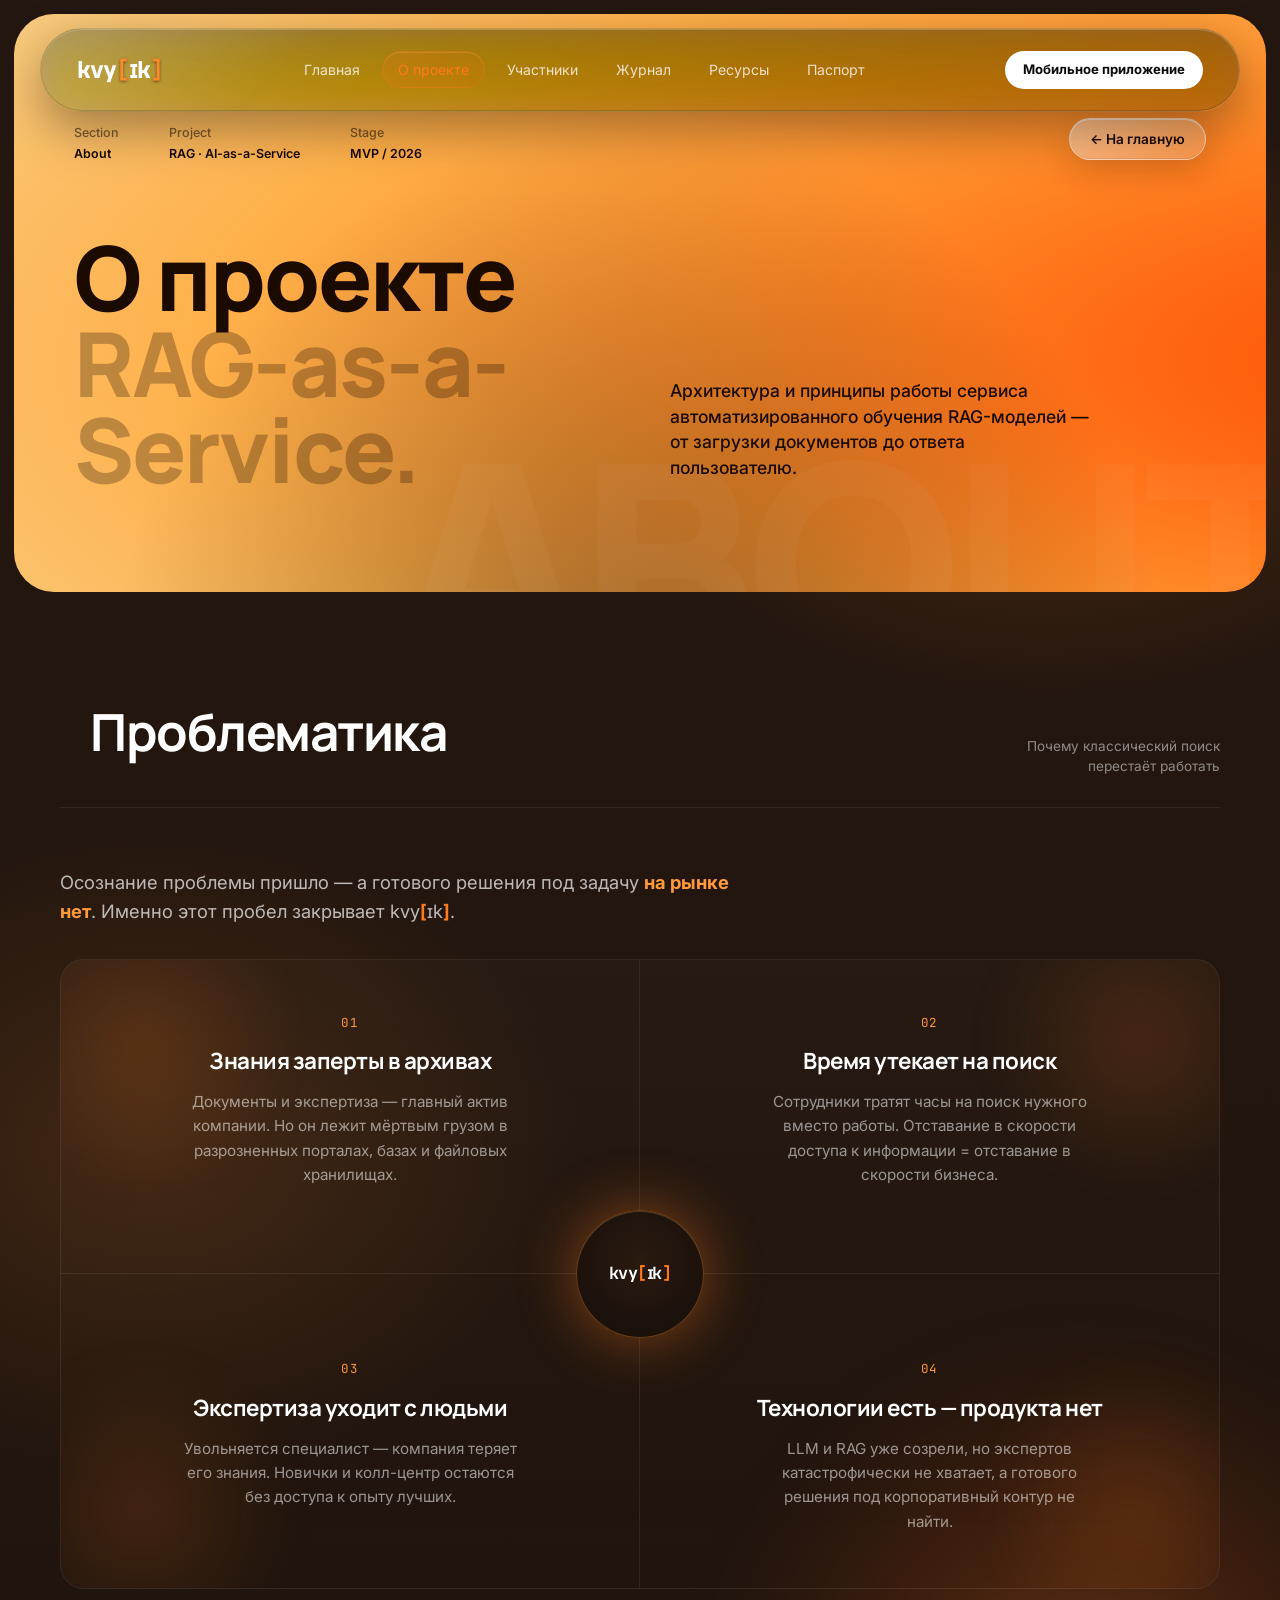
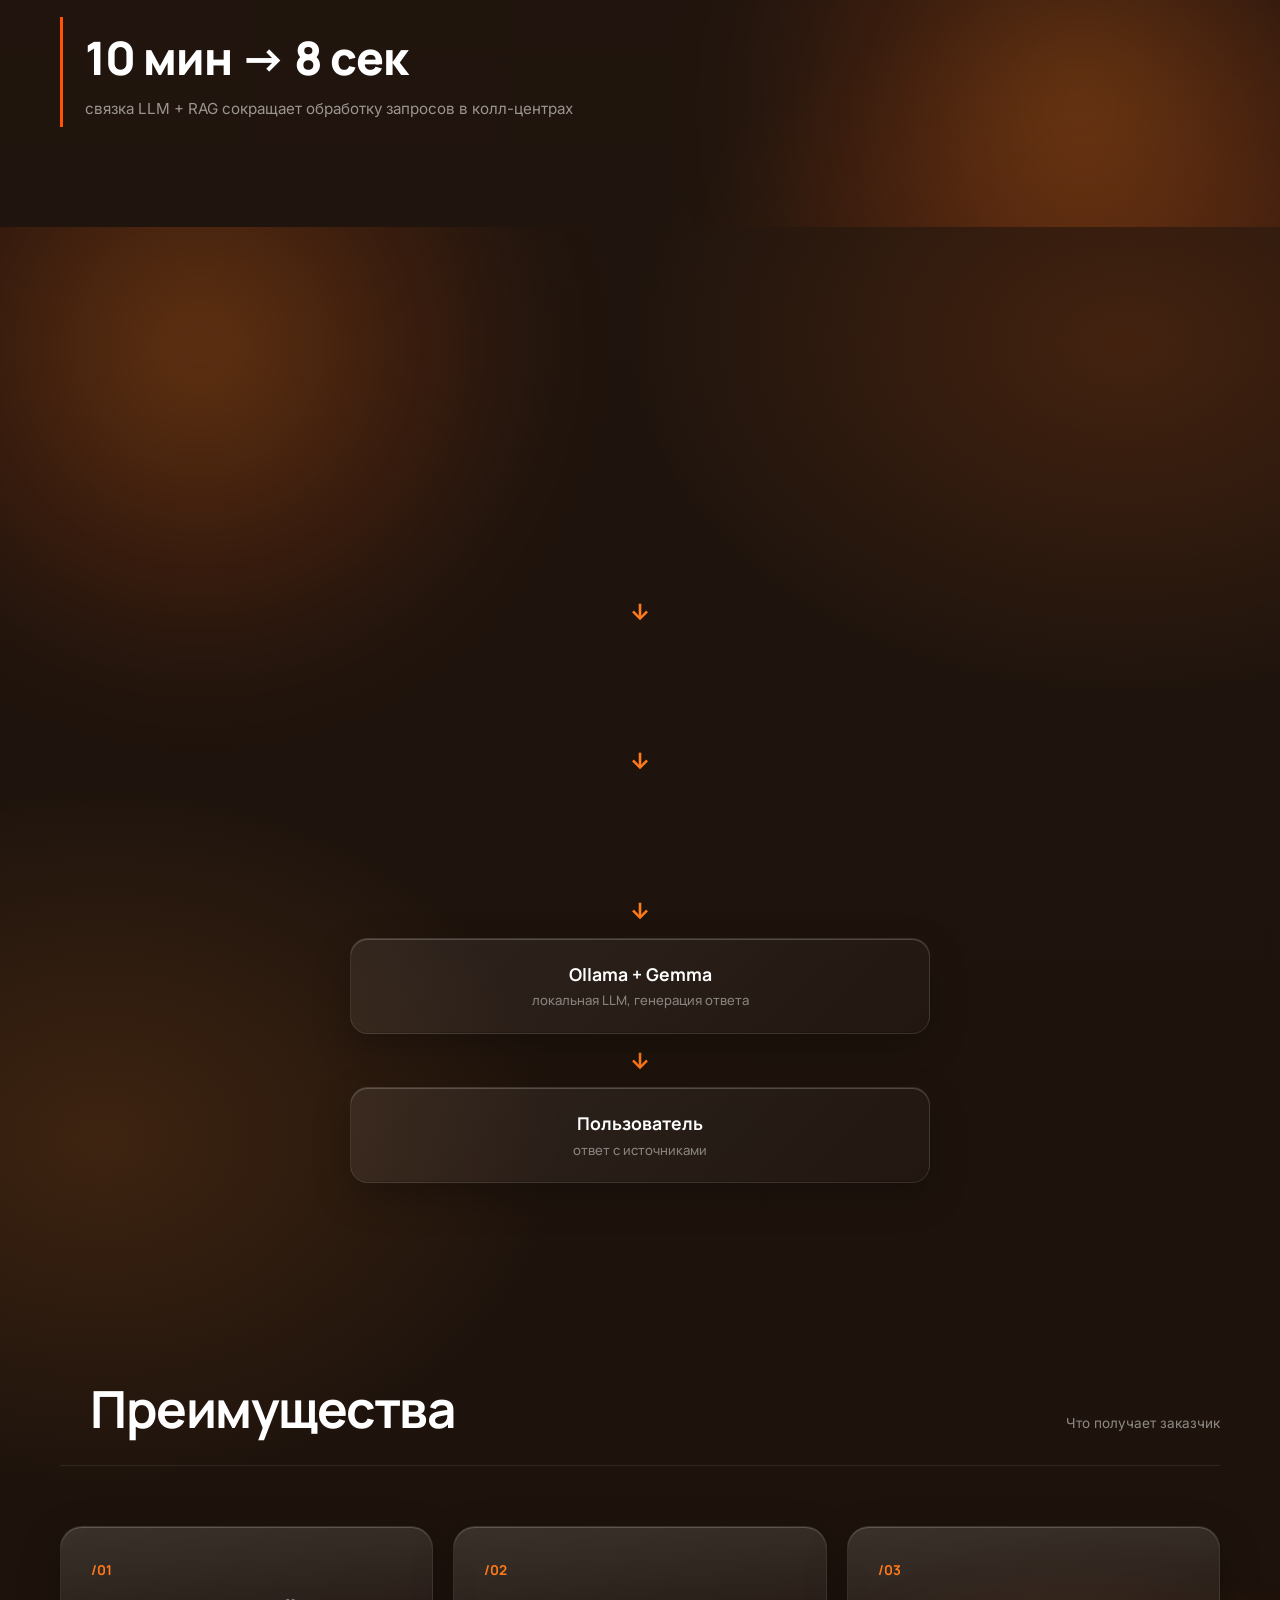
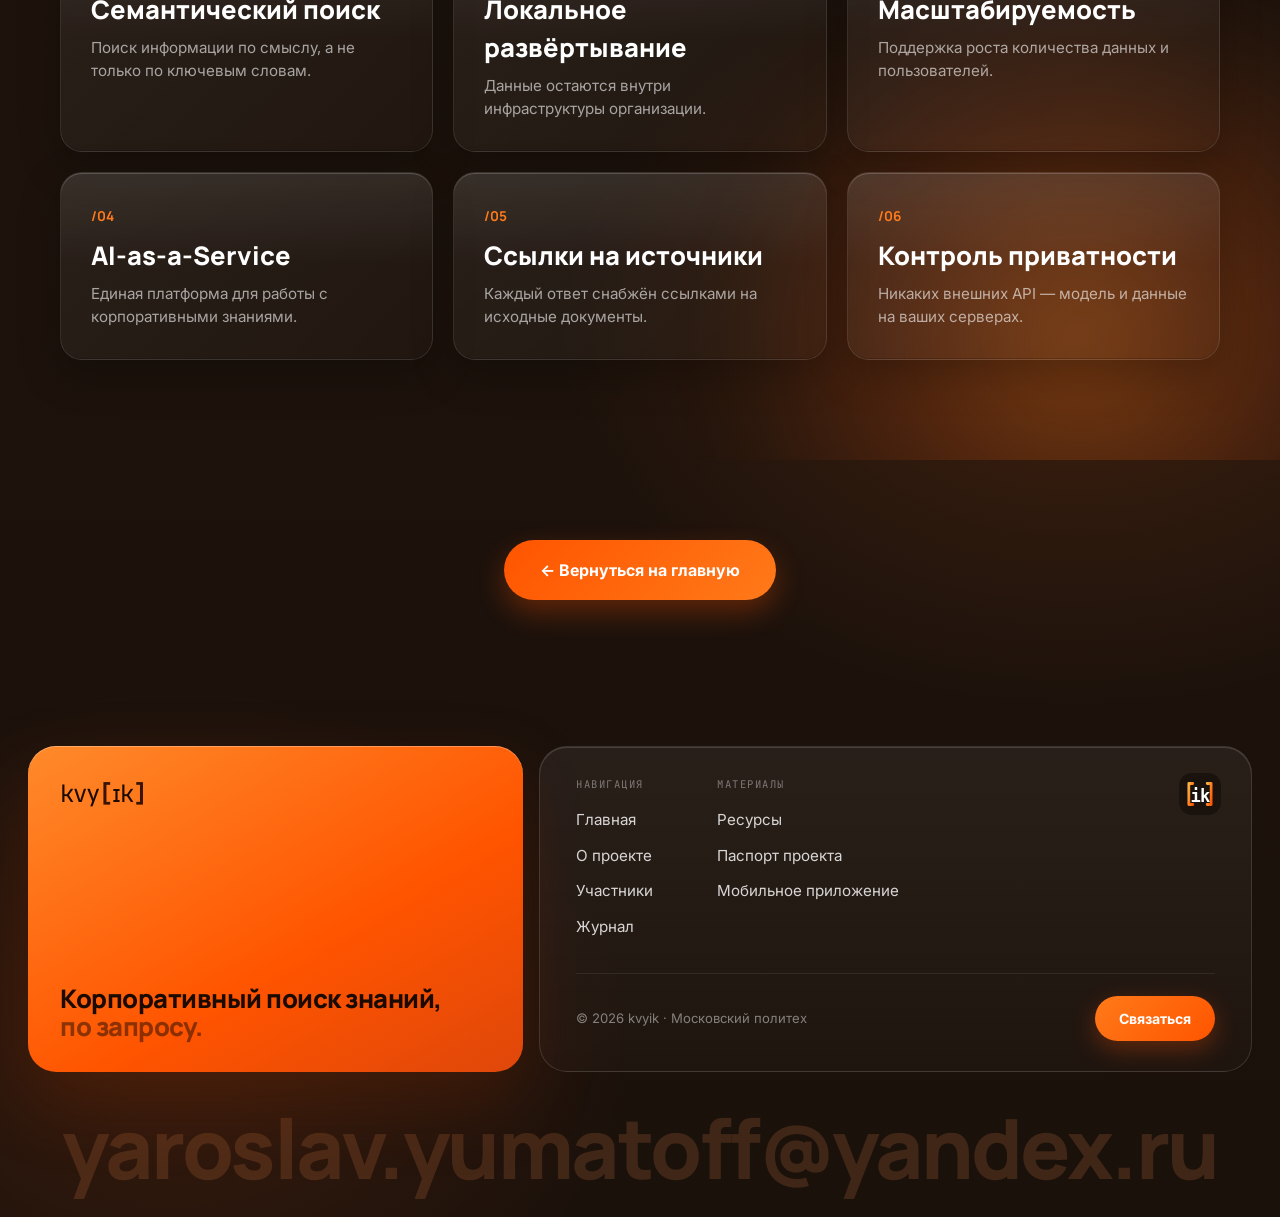
==== commit 2be6d22a: "feat(site): «Проблематика» как сетка 2x2 + новый favicon [ik] - секция проблематики переделана по ре" ====
--- a/site/about.html
+++ b/site/about.html
@@ -69,19 +69,40 @@
             <div class="nb-sec-aside">Почему классический поиск перестаёт работать</div>
         </div>
 
-        <div class="nb-glass">
-            <p>
-                Корпоративные знания распределены между
-                документами, базами данных, внутренними порталами
-                и файловыми хранилищами. Это увеличивает время поиска
-                и снижает эффективность работы сотрудников.
-            </p>
-            <p>
-                Технологии <b style="color:#ff9a4a;">Retrieval-Augmented Generation</b>
-                объединяют поиск релевантной информации и возможности
-                генеративного искусственного интеллекта в единую платформу —
-                с локальным развёртыванием и контролем над данными.
-            </p>
+        <p class="nb-quad-intro">
+            Осознание проблемы пришло — а готового решения под задачу
+            <b>на рынке нет</b>. Именно этот пробел закрывает kvy<span class="kvy-br">[</span>ɪk<span class="kvy-br">]</span>.
+        </p>
+
+        <div class="nb-quad">
+            <div class="nb-quad-cell">
+                <span class="nb-quad-num">01</span>
+                <h3>Знания заперты в архивах</h3>
+                <p>Документы и экспертиза — главный актив компании. Но он лежит мёртвым грузом в разрозненных порталах, базах и файловых хранилищах.</p>
+            </div>
+            <div class="nb-quad-cell">
+                <span class="nb-quad-num">02</span>
+                <h3>Время утекает на поиск</h3>
+                <p>Сотрудники тратят часы на поиск нужного вместо работы. Отставание в скорости доступа к информации = отставание в скорости бизнеса.</p>
+            </div>
+            <div class="nb-quad-cell">
+                <span class="nb-quad-num">03</span>
+                <h3>Экспертиза уходит с людьми</h3>
+                <p>Увольняется специалист — компания теряет его знания. Новички и колл-центр остаются без доступа к опыту лучших.</p>
+            </div>
+            <div class="nb-quad-cell">
+                <span class="nb-quad-num">04</span>
+                <h3>Технологии есть — продукта нет</h3>
+                <p>LLM и RAG уже созрели, но экспертов катастрофически не хватает, а готового решения под корпоративный контур не найти.</p>
+            </div>
+            <div class="nb-quad-core" aria-hidden="true">
+                <span class="kvy-logo">kvy<span class="kvy-br">[</span>ɪk<span class="kvy-br">]</span></span>
+            </div>
+        </div>
+
+        <div class="nb-quad-stat">
+            <span class="nb-quad-stat-big">10&nbsp;мин&nbsp;→&nbsp;8&nbsp;сек</span>
+            <span class="nb-quad-stat-cap">связка LLM&nbsp;+&nbsp;RAG сокращает обработку запросов в колл-центрах</span>
         </div>
     </div>
 </section>
--- a/site/css/style.css
+++ b/site/css/style.css
@@ -113,7 +113,7 @@
        set their own dark color explicitly. */
     color:rgba(255,255,255,.9);
     line-height:1.5;
-    overflow-x:hidden;
+    overflow-x:clip;
     -webkit-font-smoothing:antialiased;
 }
 
@@ -196,54 +196,79 @@
 .nb-links{
     list-style:none;
     display:flex;
+    align-items:center;
     gap:6px;
 }
+.nb-links li{display:flex;align-items:center;}
 .nb-links a{
     display:inline-block;
     color:rgba(255,255,255,.78);
     text-decoration:none;
     font-size:.88rem;
     white-space:nowrap;
-    transition:color .25s ease;
-    position:relative;
-    padding:7px 14px;
-    border-radius:20px;
+    position:relative;
+    padding:8px 16px;
+    border-radius:999px;
     isolation:isolate;
-}
-/* liquid glass pill */
+    overflow:hidden;
+    transition:color .25s ease,
+               transform .4s cubic-bezier(.2,.8,.2,1),
+               box-shadow .3s ease;
+    will-change:transform;
+}
+/* liquid glass pill — blooms in on hover */
 .nb-links a::before{
     content:"";
     position:absolute;
     inset:0;
-    border-radius:20px;
+    border-radius:inherit;
     background:linear-gradient(135deg,
-        rgba(255,255,255,.13) 0%,
+        rgba(255,255,255,.16) 0%,
         rgba(255,255,255,.05) 100%);
-    border:1px solid rgba(255,255,255,.16);
+    border:1px solid rgba(255,255,255,.18);
     box-shadow:
-        inset 0 1px 0 rgba(255,255,255,.26),
+        inset 0 1px 0 rgba(255,255,255,.3),
         inset 0 -1px 0 rgba(0,0,0,.06),
-        0 6px 20px rgba(0,0,0,.14);
+        0 8px 22px rgba(0,0,0,.2);
     opacity:0;
     transform:scale(.82);
-    transition:opacity .26s ease, transform .38s cubic-bezier(.34,1.56,.64,1);
+    transition:opacity .26s ease, transform .4s cubic-bezier(.34,1.56,.64,1);
+    z-index:-2;
+    pointer-events:none;
+}
+/* sweeping shine — same as the CTA buttons */
+.nb-links a::after{
+    content:"";
+    position:absolute;
+    inset:0;
+    border-radius:inherit;
+    background:linear-gradient(115deg,
+        transparent 32%,
+        rgba(255,255,255,.45) 50%,
+        transparent 68%);
+    transform:translateX(-130%);
+    transition:transform .8s cubic-bezier(.2,.8,.2,1);
     z-index:-1;
     pointer-events:none;
 }
-.nb-links a:hover::before{
-    opacity:1;
-    transform:scale(1);
-}
+.nb-links a:hover{
+    color:#fff;
+    transform:translateY(-3px) scale(1.04);
+    box-shadow:0 10px 26px rgba(255,90,20,.2);
+}
+.nb-links a:hover::before{opacity:1;transform:scale(1);}
+.nb-links a:hover::after{transform:translateX(130%);}
+.nb-links a:active{transform:translateY(-1px) scale(1.02);transition-duration:.15s;}
 .nb-links a.active-link::before{
     opacity:1;
     transform:scale(1);
     background:linear-gradient(135deg,
-        rgba(255,110,30,.16) 0%,
+        rgba(255,110,30,.18) 0%,
         rgba(255,80,0,.08) 100%);
-    border-color:rgba(255,120,40,.28);
+    border-color:rgba(255,120,40,.3);
     box-shadow:
-        inset 0 1px 0 rgba(255,200,100,.20),
-        0 6px 20px rgba(255,80,0,.10);
+        inset 0 1px 0 rgba(255,200,100,.22),
+        0 6px 20px rgba(255,80,0,.12);
 }
 .nb-links a:hover,.active-link{color:#fff !important;}
 .nb-mob-btn{
@@ -284,7 +309,7 @@
         );
     color:#1a0a00;
     background-size:180% 180%;
-    animation:nbGradientShift 18s ease-in-out infinite;
+    animation:nbGradientShift 20s ease-in-out infinite;
 }
 /* animated grain overlay */
 .nb-hero::before{
@@ -2143,102 +2168,6 @@
     border-top:1px solid rgba(255,255,255,.06);
     overflow:hidden;
     text-align:left;
-}
-.nb-footer-grid{
-    display:grid;
-    grid-template-columns: 1.4fr 1fr 1fr;
-    gap:50px;
-    margin-bottom:50px;
-}
-.nb-footer-brand h3{
-    color:#fff;
-    font-family:'Manrope',sans-serif;
-    font-weight:800;
-    font-size:1.8rem;
-    letter-spacing:-.5px;
-    margin-bottom:10px;
-}
-.nb-footer-brand h3 .dot{
-    display:inline-block;
-    width:8px;height:8px;
-    border-radius:50%;
-    background:linear-gradient(135deg,#ff7a1a,#ffb347);
-    margin:0 4px 2px;
-    vertical-align:middle;
-    box-shadow:0 0 18px rgba(255,122,26,.6);
-}
-.nb-footer-brand p{
-    color:rgba(255,255,255,.55);
-    max-width:340px;
-    line-height:1.55;
-    font-size:.95rem;
-}
-.nb-footer-col h4{
-    color:#fff;
-    font-family:'Manrope',sans-serif;
-    font-weight:700;
-    font-size:.85rem;
-    text-transform:uppercase;
-    letter-spacing:1.5px;
-    margin-bottom:18px;
-    opacity:.85;
-}
-.nb-footer-col ul{
-    list-style:none;
-    display:flex;
-    flex-direction:column;
-    gap:10px;
-}
-.nb-footer-col ul a{
-    color:rgba(255,255,255,.6);
-    text-decoration:none;
-    font-size:.95rem;
-    transition:color .25s, transform .25s;
-    display:inline-flex;
-    align-items:center;
-    gap:8px;
-}
-.nb-footer-col ul a::before{
-    content:"";
-    width:4px;height:4px;
-    border-radius:50%;
-    background:rgba(255,122,26,.45);
-    opacity:0;
-    transform:translateX(-4px);
-    transition:opacity .25s, transform .25s;
-}
-.nb-footer-col ul a:hover{
-    color:#ff9a4a;
-    transform:translateX(2px);
-}
-.nb-footer-col ul a:hover::before{
-    opacity:1;
-    transform:translateX(0);
-}
-.nb-footer-bottom{
-    display:flex;
-    justify-content:space-between;
-    align-items:center;
-    padding-top:24px;
-    border-top:1px solid rgba(255,255,255,.06);
-    font-size:.85rem;
-    color:rgba(255,255,255,.4);
-    font-family:'Manrope',sans-serif;
-}
-.nb-footer-mark{
-    color:rgba(255,255,255,.5);
-}
-/* legacy footer-row support (kept for any old markup) */
-.nb-footer-row{
-    display:flex;
-    justify-content:space-between;
-    align-items:center;
-}
-.nb-footer h3{
-    color:#fff;
-    font-family:'Manrope',sans-serif;
-    font-weight:800;
-    margin-bottom:4px;
 }
 
 /* =========================
@@ -2323,20 +2252,22 @@
 .resource-link{display:inline-block;margin-top:15px;color:#ff7a1a;text-decoration:none;font-weight:600;}
 .hidden{
     opacity:0;
-    transform:translateY(40px);
-    transition:opacity .9s cubic-bezier(.2,.8,.2,1), transform .9s cubic-bezier(.2,.8,.2,1), filter .9s ease;
-    filter:blur(4px);
+    transform:translateY(85px) scale(.94);
+    transition:opacity 1s cubic-bezier(.16,.84,.3,1),
+               transform 1.1s cubic-bezier(.16,.84,.3,1),
+               filter 1s ease;
+    filter:blur(9px);
 }
 .show{
     opacity:1;
-    transform:translateY(0);
+    transform:translateY(0) scale(1);
     filter:blur(0);
 }
-.nb-tech:nth-child(2).hidden,.nb-team-card:nth-child(2).hidden,.nb-res-card:nth-child(2).hidden,.nb-sum-card:nth-child(2).hidden,.nb-arch-item:nth-child(2).hidden{transition-delay:.08s;}
-.nb-tech:nth-child(3).hidden,.nb-team-card:nth-child(3).hidden,.nb-res-card:nth-child(3).hidden,.nb-sum-card:nth-child(3).hidden{transition-delay:.16s;}
-.nb-tech:nth-child(4).hidden,.nb-team-card:nth-child(4).hidden,.nb-res-card:nth-child(4).hidden{transition-delay:.24s;}
-.nb-tech:nth-child(5).hidden,.nb-team-card:nth-child(5).hidden,.nb-res-card:nth-child(5).hidden{transition-delay:.32s;}
-.nb-tech:nth-child(6).hidden,.nb-res-card:nth-child(6).hidden{transition-delay:.4s;}
+.nb-tech:nth-child(2).hidden,.nb-team-card:nth-child(2).hidden,.nb-res-card:nth-child(2).hidden,.nb-sum-card:nth-child(2).hidden,.nb-arch-item:nth-child(2).hidden{transition-delay:.12s;}
+.nb-tech:nth-child(3).hidden,.nb-team-card:nth-child(3).hidden,.nb-res-card:nth-child(3).hidden,.nb-sum-card:nth-child(3).hidden{transition-delay:.26s;}
+.nb-tech:nth-child(4).hidden,.nb-team-card:nth-child(4).hidden,.nb-res-card:nth-child(4).hidden{transition-delay:.40s;}
+.nb-tech:nth-child(5).hidden,.nb-team-card:nth-child(5).hidden,.nb-res-card:nth-child(5).hidden{transition-delay:.54s;}
+.nb-tech:nth-child(6).hidden,.nb-res-card:nth-child(6).hidden{transition-delay:.68s;}
 
 /* ============================================
    SUBPAGES — page-hero, content, components
@@ -2358,7 +2289,6 @@
     color:#1a0a00;
     overflow:hidden;
     background-size:200% 200%;
-    animation:nbGradientShift 16s ease infinite;
 }
 @keyframes nbGradientShift{
     0%,100%{background-position:0% 0%;}
@@ -3299,8 +3229,6 @@
     .nb-tech-grid{grid-template-columns:1fr;}
     .nb-cta{padding:80px 24px;}
     .nb-footer{padding:50px 24px 28px;}
-    .nb-footer-grid{grid-template-columns:1fr;gap:36px;margin-bottom:36px;}
-    .nb-footer-bottom{flex-direction:column;gap:10px;text-align:center;}
     .nb-nav{padding:10px 16px;}
     .nb-links{display:none;}
     .nb-bg-brand{font-size:120px;letter-spacing:-4px;}
@@ -3735,17 +3663,19 @@
 }
 .nb-foot-cta:hover{transform:translateY(-2px);box-shadow:0 12px 32px rgba(255,84,0,.45);}
 
-/* giant email watermark */
+/* giant email watermark — full-width centered */
 .nb-foot-email{
-    margin-top:30px;
+    width:100vw;
+    margin-left:calc(50% - 50vw);
+    margin-top:34px;
     font-family:'Manrope',sans-serif;
     font-weight:800;
-    font-size:clamp(18px,5.15vw,86px);
+    font-size:clamp(23px,6.5vw,118px);
     line-height:1;
-    letter-spacing:-2px;
+    letter-spacing:-2.5px;
     text-align:center;
     white-space:nowrap;
-    color:rgba(255,150,80,.14);
+    color:rgba(255,150,80,.16);
     user-select:all;
 }
 @media(max-width:860px){
@@ -3755,6 +3685,338 @@
 @media(max-width:560px){
     .nb-foot-cols{gap:36px;}
     .nb-foot-row{flex-direction:column;align-items:flex-start;gap:16px;}
+}
+
+/* =========================
+   BLOCK 2 — flying streaks + RAG pipeline
+========================= */
+.nb-dash-field{
+    position:absolute;inset:0;overflow:hidden;
+    border-radius:inherit;z-index:0;pointer-events:none;
+}
+.nb-dash{
+    position:absolute;left:0;height:7px;
+    /* retro snake-body: row of orange blocks */
+    background:repeating-linear-gradient(90deg,
+        #ff5a1e 0 12px, rgba(255,90,20,0) 12px 17px);
+    box-shadow:0 0 10px rgba(255,90,20,.45);
+    image-rendering:pixelated;
+    transform:translateX(-30vw);opacity:0;
+    animation:nbDash linear infinite;
+}
+.nb-dash.rev{animation-name:nbDashRev;}
+@keyframes nbDash{
+    0%{transform:translateX(-30vw);opacity:0;}
+    10%{opacity:.4;}
+    90%{opacity:.4;}
+    100%{transform:translateX(120vw);opacity:0;}
+}
+@keyframes nbDashRev{
+    0%{transform:translateX(120vw);opacity:0;}
+    10%{opacity:.4;}
+    90%{opacity:.4;}
+    100%{transform:translateX(-30vw);opacity:0;}
+}
+.nb-dark-title{text-shadow:0 2px 26px rgba(10,5,2,.55);}
+
+.nb-pipe{
+    position:relative;z-index:1;
+    max-width:840px;margin:38px auto 0;
+    display:flex;flex-direction:column;align-items:center;gap:10px;
+    font-family:'JetBrains Mono',ui-monospace,Menlo,monospace;
+}
+/* CLOUD / TELEMETRY — outlined technical boxes */
+.nb-pipe-off{
+    min-width:210px;text-align:center;
+    font-size:.66rem;letter-spacing:.18em;text-transform:uppercase;
+    color:rgba(255,255,255,.32);
+    border:1px solid rgba(255,255,255,.12);border-radius:8px;
+    padding:13px 24px;background:rgba(255,255,255,.015);
+}
+.nb-pipe-cross{color:#ff5a1e;font-size:.8rem;opacity:.55;line-height:1;}
+.nb-pipe-flow{
+    position:relative;width:100%;
+    border:1px dashed rgba(255,138,42,.3);border-radius:14px;
+    padding:32px 26px 26px;
+}
+.nb-pipe-label{
+    position:absolute;top:-7px;left:20px;
+    background:#1d130d;padding:0 9px;
+    font-size:.58rem;letter-spacing:.18em;text-transform:uppercase;
+    color:rgba(255,255,255,.42);
+}
+.nb-pipe-stage{display:flex;align-items:stretch;}
+.nb-pipe-box{
+    flex:1;min-width:0;
+    background:rgba(255,255,255,.02);
+    border:1px solid rgba(255,255,255,.12);
+    border-radius:9px;padding:18px 12px;text-align:center;
+    display:flex;flex-direction:column;align-items:center;justify-content:center;gap:8px;
+}
+.nb-pipe-box b{
+    font-size:.7rem;letter-spacing:.14em;text-transform:uppercase;
+    color:rgba(255,255,255,.92);font-weight:600;
+}
+.nb-pipe-box small{
+    font-size:.56rem;letter-spacing:.07em;text-transform:uppercase;
+    color:rgba(255,255,255,.36);
+}
+/* center "core" box — bigger, accented */
+.nb-pipe-core{
+    flex:1.35;
+    border-color:rgba(255,138,42,.45);
+    background:rgba(255,122,26,.05);
+    box-shadow:0 0 24px rgba(255,122,26,.14);
+    padding:20px 14px;gap:9px;
+}
+.nb-pipe-core-name{font-size:1.05rem;color:#fff;}
+.nb-pipe-status{
+    font-size:.6rem;letter-spacing:.1em;text-transform:uppercase;color:#ff9a3a;
+}
+.nb-pipe-tags{display:flex;gap:6px;flex-wrap:wrap;justify-content:center;}
+.nb-pipe-tags span{
+    font-size:.5rem;letter-spacing:.08em;text-transform:uppercase;
+    color:rgba(255,255,255,.4);
+    border:1px solid rgba(255,255,255,.1);border-radius:4px;padding:2px 6px;
+}
+.nb-pipe-wire{
+    position:relative;flex:0 0 40px;align-self:center;height:1px;
+    background:rgba(255,138,42,.4);
+}
+.nb-pipe-wire i{
+    position:absolute;top:50%;left:-3px;width:6px;height:6px;border-radius:50%;
+    background:#ff9a3a;box-shadow:0 0 8px 2px rgba(255,138,42,.85);
+    transform:translateY(-50%);
+    animation:nbWire 2.6s ease-in-out infinite;
+}
+.nb-pipe-stage .nb-pipe-wire:last-of-type i{animation-delay:1.3s;}
+@keyframes nbWire{
+    0%{transform:translate(0,-50%);opacity:0;}
+    14%{opacity:1;}
+    86%{opacity:1;}
+    100%{transform:translate(40px,-50%);opacity:0;}
+}
+@media(max-width:680px){
+    .nb-pipe-stage{flex-direction:column;}
+    .nb-pipe-box{width:100%;}
+    .nb-pipe-wire{flex-basis:24px;width:1px;height:24px;background:rgba(255,138,42,.4);}
+    .nb-pipe-wire i{left:50%;top:-3px;transform:translateX(-50%);animation:nbWireV 2.6s ease-in-out infinite;}
+    @keyframes nbWireV{0%{transform:translate(-50%,0);opacity:0;}14%{opacity:1;}86%{opacity:1;}100%{transform:translate(-50%,24px);opacity:0;}}
+}
+
+/* =========================
+   «Узел знаний» — captions-style: marker + painterly bloom
+========================= */
+.nb-orb-section{position:relative;overflow:hidden;}
+.nb-orb-copy{
+    position:relative;z-index:2;
+    max-width:560px;margin-top:46px;
+}
+.nb-orb-copy .nb-sec-tag{color:#ff9a3a;}
+/* highlighter marker behind key words */
+.nb-hl{
+    background:rgba(255,122,26,.42);
+    box-decoration-break:clone;-webkit-box-decoration-break:clone;
+    padding:.02em .16em;border-radius:4px;
+    color:#fff;
+}
+.nb-orb-cta{
+    display:flex;gap:14px;margin-top:30px;flex-wrap:wrap;
+}
+/* soft painterly orange bloom (the background effect) */
+.nb-paint{
+    position:absolute;z-index:0;pointer-events:none;
+    right:-6%;top:50%;transform:translateY(-50%);
+    width:min(640px,52vw);aspect-ratio:1/1;
+    background:
+        radial-gradient(closest-side at 42% 38%, rgba(255,194,134,.45), transparent 70%),
+        radial-gradient(closest-side at 62% 50%, rgba(255,120,40,.55), transparent 72%),
+        radial-gradient(closest-side at 52% 70%, rgba(255,92,30,.46), transparent 70%),
+        radial-gradient(closest-side at 72% 60%, rgba(255,150,90,.30), transparent 70%),
+        radial-gradient(closest-side at 36% 60%, rgba(255,120,150,.16), transparent 66%);
+    filter:blur(42px);
+    border-radius:58% 42% 55% 45% / 52% 60% 40% 48%;
+    opacity:.95;
+}
+@media(max-width:900px){
+    .nb-orb-copy{max-width:none;}
+    .nb-paint{right:-22%;top:88%;width:min(420px,80vw);opacity:.7;}
+}
+
+/* =========================
+   MARQUEE — running text (mcshannock-style)
+========================= */
+.nb-marq-lead{
+    position:relative;z-index:2;
+    margin-top:22px;max-width:560px;
+    color:rgba(255,255,255,.6);font-size:1.05rem;line-height:1.6;
+}
+.nb-marq{
+    display:block;position:relative;z-index:2;
+    width:100vw;margin-left:calc(50% - 50vw);
+    overflow:hidden;text-decoration:none;padding:4px 0;
+    -webkit-mask:linear-gradient(90deg,transparent,#000 7%,#000 93%,transparent);
+    mask:linear-gradient(90deg,transparent,#000 7%,#000 93%,transparent);
+}
+.nb-marq:first-of-type{margin-top:44px;}
+.nb-marq-track{display:flex;width:max-content;animation:nbMarq 34s linear infinite;}
+.nb-marq-track--rev{animation-direction:reverse;}
+.nb-marq:hover .nb-marq-track{animation-play-state:paused;}
+.nb-marq-seq{
+    display:flex;align-items:center;gap:.4em;flex:none;padding-right:.4em;
+    font-family:'Manrope',sans-serif;font-weight:800;
+    font-size:clamp(54px,9.5vw,150px);line-height:1.04;letter-spacing:-3px;
+    white-space:nowrap;color:#fff;
+}
+.nb-marq-star{width:.46em;height:.46em;flex:none;fill:#ff7a1a;}
+.nb-marq--out .nb-marq-seq{
+    color:transparent;-webkit-text-stroke:1.5px rgba(255,255,255,.38);
+}
+@keyframes nbMarq{from{transform:translateX(0);}to{transform:translateX(-50%);}}
+
+/* =========================
+   PERF — drop expensive backdrop-filter everywhere except the
+   fixed nav. Blur of a scrolling backdrop is recomputed every
+   frame; on many elements it kills scroll FPS. Glass look stays
+   via the translucent gradients/borders already on these.
+========================= */
+.nb-tech,
+.nb-team-card,
+.nb-kpi-grid,
+.nb-arch-item,
+.nb-res-card,
+.nb-sum-card,
+.nb-glass,
+.nb-cta-btn.primary,
+.nb-cta-btn.ghost,
+.nb-orb-node,
+.home .nb-dark,
+.nb-foot-panel,
+.nb-composer,
+.nb-bubble-bot,
+.nb-chat-pill,
+.nb-dark-badge,
+.nb-page-back,
+.nb-create-bubble,
+.nb-fab,
+.nb-feat-pill,
+.nb-insights-tag,
+.nb-passport,
+.nb-showcase-eyebrow,
+.nb-tl-btn,
+.nb-tl-details,
+.navbar,
+.liquid,
+.liquid-light{
+    backdrop-filter:none !important;
+    -webkit-backdrop-filter:none !important;
+}
+
+/* =========================
+   TEAM — carousel
+========================= */
+.nb-carousel{position:relative;margin-top:28px;}
+.nb-carousel-track{
+    display:flex;gap:22px;
+    overflow-x:auto;scroll-snap-type:x mandatory;
+    scroll-behavior:smooth;
+    padding:6px 2px 22px;
+    scrollbar-width:none;
+}
+.nb-carousel-track::-webkit-scrollbar{display:none;}
+.nb-cc-card{
+    flex:0 0 360px;max-width:82vw;
+    scroll-snap-align:start;
+    background:linear-gradient(180deg,rgba(255,255,255,.05),rgba(255,255,255,.015));
+    border:1px solid rgba(255,255,255,.1);
+    border-radius:24px;overflow:hidden;
+    display:flex;flex-direction:column;
+}
+.nb-cc-photo{position:relative;height:300px;overflow:hidden;}
+.nb-cc-photo img{width:100%;height:100%;object-fit:cover;display:block;}
+.nb-cc-photo::after{content:"";position:absolute;inset:0;background:linear-gradient(180deg,transparent 55%,rgba(25,15,10,.7));}
+.nb-cc-body{padding:24px 24px 28px;display:flex;flex-direction:column;gap:10px;}
+.nb-cc-num{font-family:'JetBrains Mono',ui-monospace,Menlo,monospace;color:#ff9a3a;font-size:.82rem;letter-spacing:.1em;}
+.nb-cc-body h3{font-family:'Manrope',sans-serif;font-weight:800;font-size:1.5rem;line-height:1.1;letter-spacing:-.5px;color:#fff;}
+.nb-cc-role{color:rgba(255,255,255,.6);font-size:.95rem;}
+.nb-cc-body p{color:rgba(255,255,255,.5);font-size:.9rem;line-height:1.55;}
+.nb-cc-skills{display:flex;flex-wrap:wrap;gap:7px;margin-top:6px;}
+.nb-cc-skills span{font-size:.74rem;color:#ffb377;background:rgba(255,122,26,.1);border:1px solid rgba(255,122,26,.3);border-radius:999px;padding:5px 12px;}
+.nb-cc-btn{
+    position:absolute;top:130px;z-index:5;
+    width:48px;height:48px;border-radius:50%;
+    background:rgba(20,14,10,.75);border:1px solid rgba(255,255,255,.18);
+    color:#fff;font-size:1.2rem;cursor:pointer;
+    display:flex;align-items:center;justify-content:center;
+    transition:background .2s ease, transform .2s ease;
+}
+.nb-cc-btn:hover{background:#ff5400;border-color:transparent;transform:scale(1.08);}
+.nb-cc-prev{left:-8px;}
+.nb-cc-next{right:-8px;}
+@media(max-width:760px){
+    .nb-cc-card{flex-basis:80vw;}
+    .nb-cc-btn{display:none;}
+}
+
+/* =========================
+   PROBLEM — 2×2 quadrant grid
+========================= */
+.nb-quad-intro{
+    max-width:700px;margin:6px 0 0;
+    font-size:1.15rem;line-height:1.6;color:rgba(255,255,255,.7);
+}
+.nb-quad-intro b{color:#ff9a3a;}
+.nb-quad-intro .kvy-br{color:#ff7a1a;font-weight:700;}
+.nb-quad{
+    position:relative;margin-top:32px;
+    display:grid;grid-template-columns:1fr 1fr;
+    border:1px solid rgba(255,255,255,.08);border-radius:24px;overflow:hidden;
+    background:linear-gradient(180deg,rgba(255,255,255,.02),rgba(255,255,255,0));
+}
+.nb-quad-cell{
+    position:relative;overflow:hidden;
+    min-height:300px;padding:54px 56px;
+    display:flex;flex-direction:column;gap:12px;
+    align-items:center;text-align:center;
+}
+.nb-quad-cell:nth-child(1),.nb-quad-cell:nth-child(2){border-bottom:1px solid rgba(255,255,255,.08);justify-content:flex-end;padding-bottom:86px;}
+.nb-quad-cell:nth-child(3),.nb-quad-cell:nth-child(4){justify-content:flex-start;padding-top:86px;}
+.nb-quad-cell:nth-child(1),.nb-quad-cell:nth-child(3){border-right:1px solid rgba(255,255,255,.08);}
+.nb-quad-cell::before{
+    content:"";position:absolute;width:340px;height:340px;
+    background:radial-gradient(circle,rgba(255,122,26,.16),transparent 62%);
+    filter:blur(22px);pointer-events:none;
+}
+.nb-quad-cell:nth-child(1)::before{top:-90px;left:-90px;}
+.nb-quad-cell:nth-child(2)::before{top:-90px;right:-90px;}
+.nb-quad-cell:nth-child(3)::before{bottom:-90px;left:-90px;}
+.nb-quad-cell:nth-child(4)::before{bottom:-90px;right:-90px;}
+.nb-quad-num{position:relative;z-index:1;font-family:'JetBrains Mono',ui-monospace,Menlo,monospace;color:#ff9a3a;font-size:.78rem;letter-spacing:.14em;}
+.nb-quad-cell h3{position:relative;z-index:1;font-family:'Manrope',sans-serif;font-weight:700;font-size:1.4rem;letter-spacing:-.5px;color:#fff;}
+.nb-quad-cell p{position:relative;z-index:1;color:rgba(255,255,255,.55);line-height:1.6;font-size:.95rem;max-width:340px;}
+.nb-quad-core{
+    position:absolute;top:50%;left:50%;transform:translate(-50%,-50%);z-index:4;
+    width:128px;height:128px;border-radius:50%;
+    display:flex;align-items:center;justify-content:center;
+    background:radial-gradient(circle at 50% 40%,#2a1a10,#1a110b 72%);
+    border:1px solid rgba(255,138,42,.35);
+    box-shadow:0 0 60px rgba(255,122,26,.45), inset 0 1px 0 rgba(255,200,120,.18);
+    animation:nbQuadCore 5s ease-in-out infinite;
+}
+@keyframes nbQuadCore{0%,100%{transform:translate(-50%,-50%) scale(1);}50%{transform:translate(-50%,-50%) scale(1.07);}}
+.nb-quad-core .kvy-logo{font-family:'JetBrains Mono',ui-monospace,Menlo,monospace;font-weight:700;font-size:1.05rem;color:#fff;letter-spacing:-.5px;}
+.nb-quad-core .kvy-br{color:#ff7a1a;}
+.nb-quad-stat{
+    margin-top:28px;display:flex;flex-direction:column;gap:6px;
+    border-left:3px solid #ff5400;padding:6px 0 6px 22px;
+}
+.nb-quad-stat-big{font-family:'Manrope',sans-serif;font-weight:800;font-size:clamp(28px,3.6vw,48px);color:#fff;letter-spacing:-1px;}
+.nb-quad-stat-cap{color:rgba(255,255,255,.55);font-size:.95rem;max-width:520px;}
+@media(max-width:760px){
+    .nb-quad{grid-template-columns:1fr;}
+    .nb-quad-cell{min-height:auto;padding:38px 26px!important;justify-content:center!important;border-right:none!important;}
+    .nb-quad-cell:nth-child(1),.nb-quad-cell:nth-child(2),.nb-quad-cell:nth-child(3){border-bottom:1px solid rgba(255,255,255,.08);}
+    .nb-quad-core{display:none;}
 }
 
 /* =========================
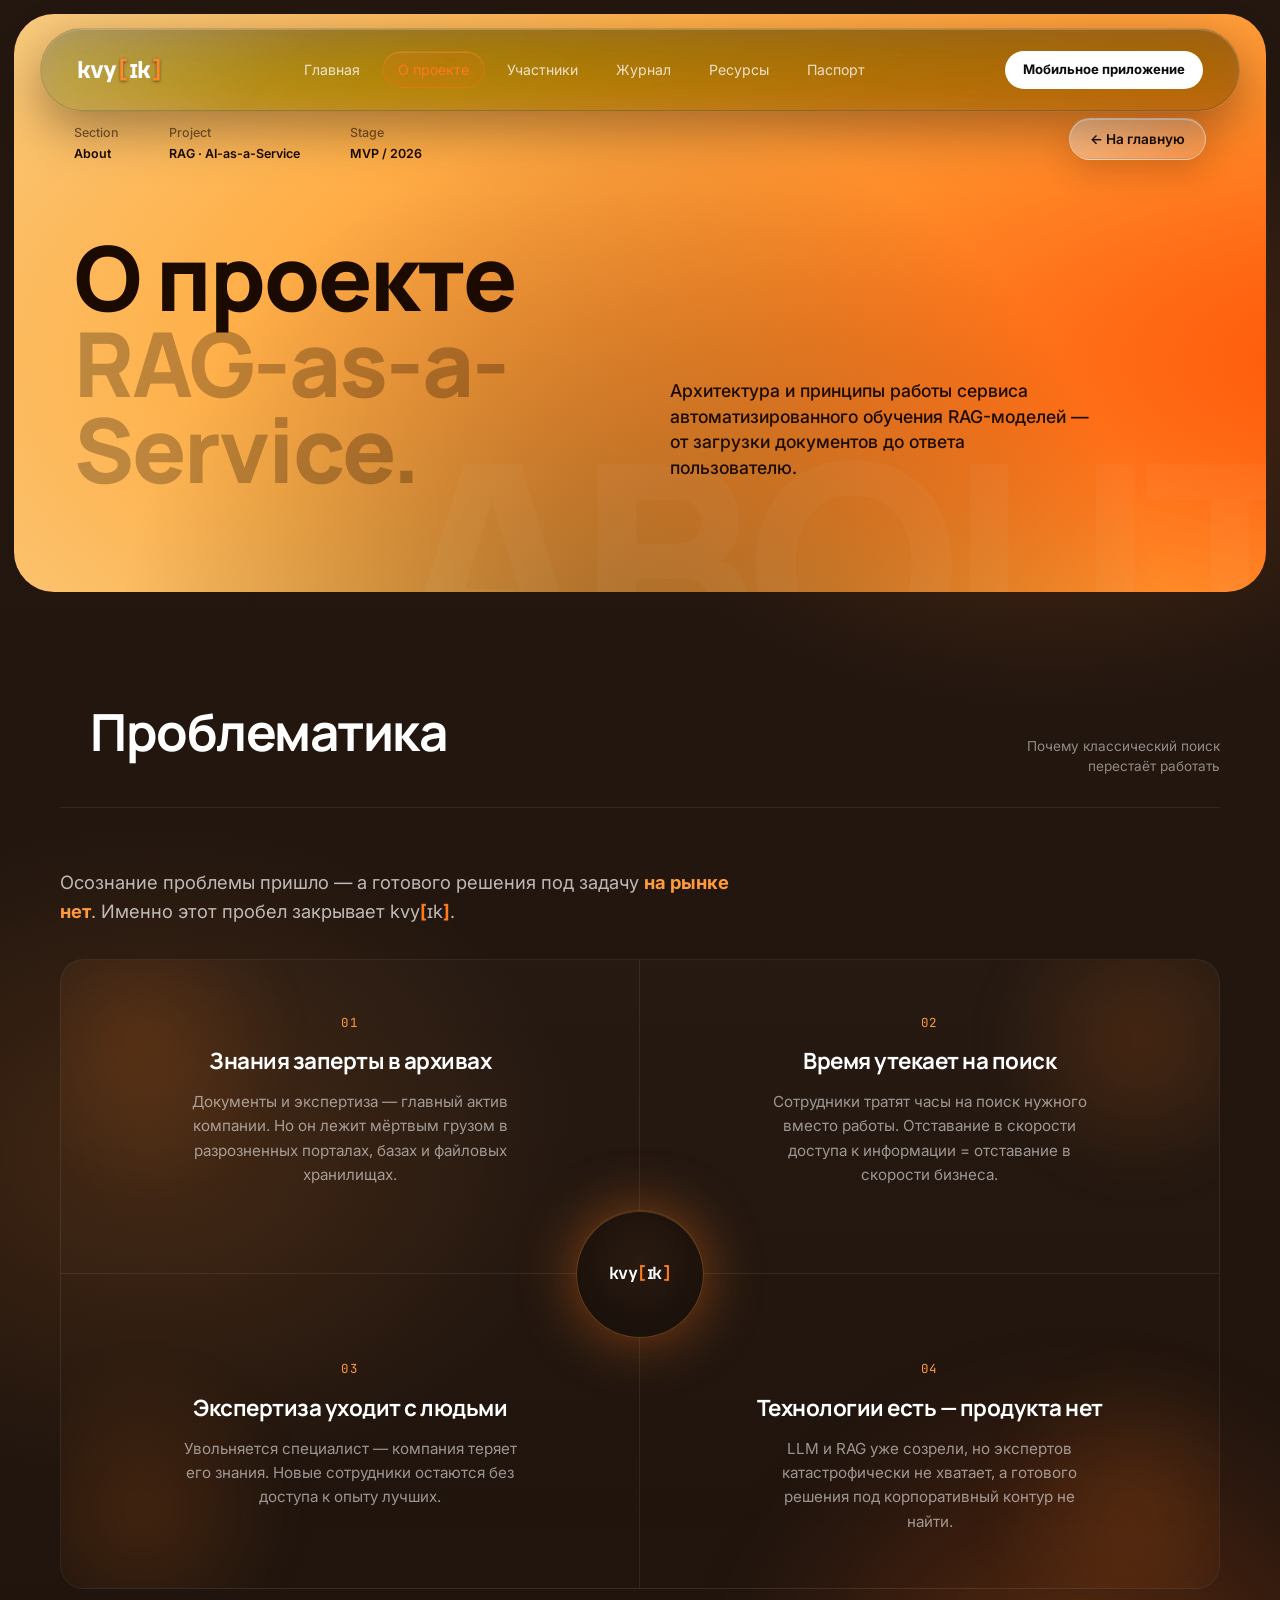
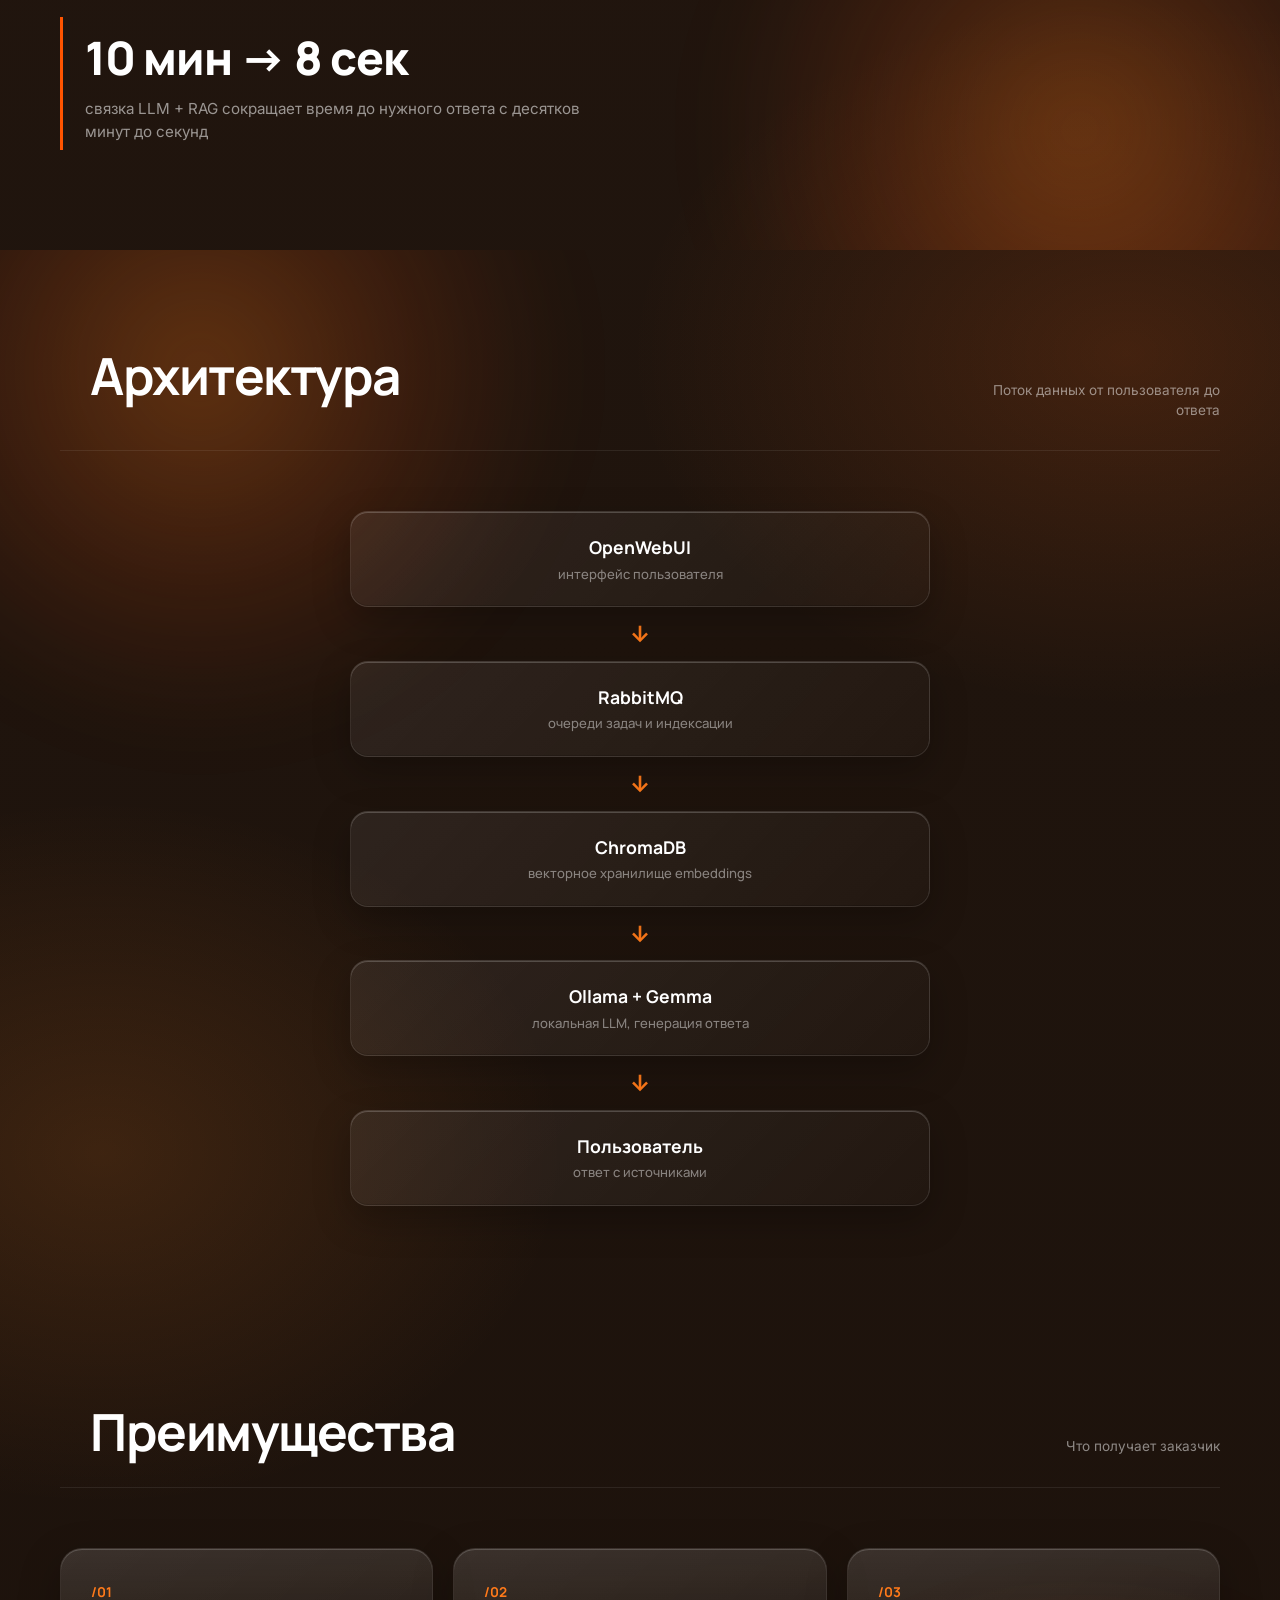
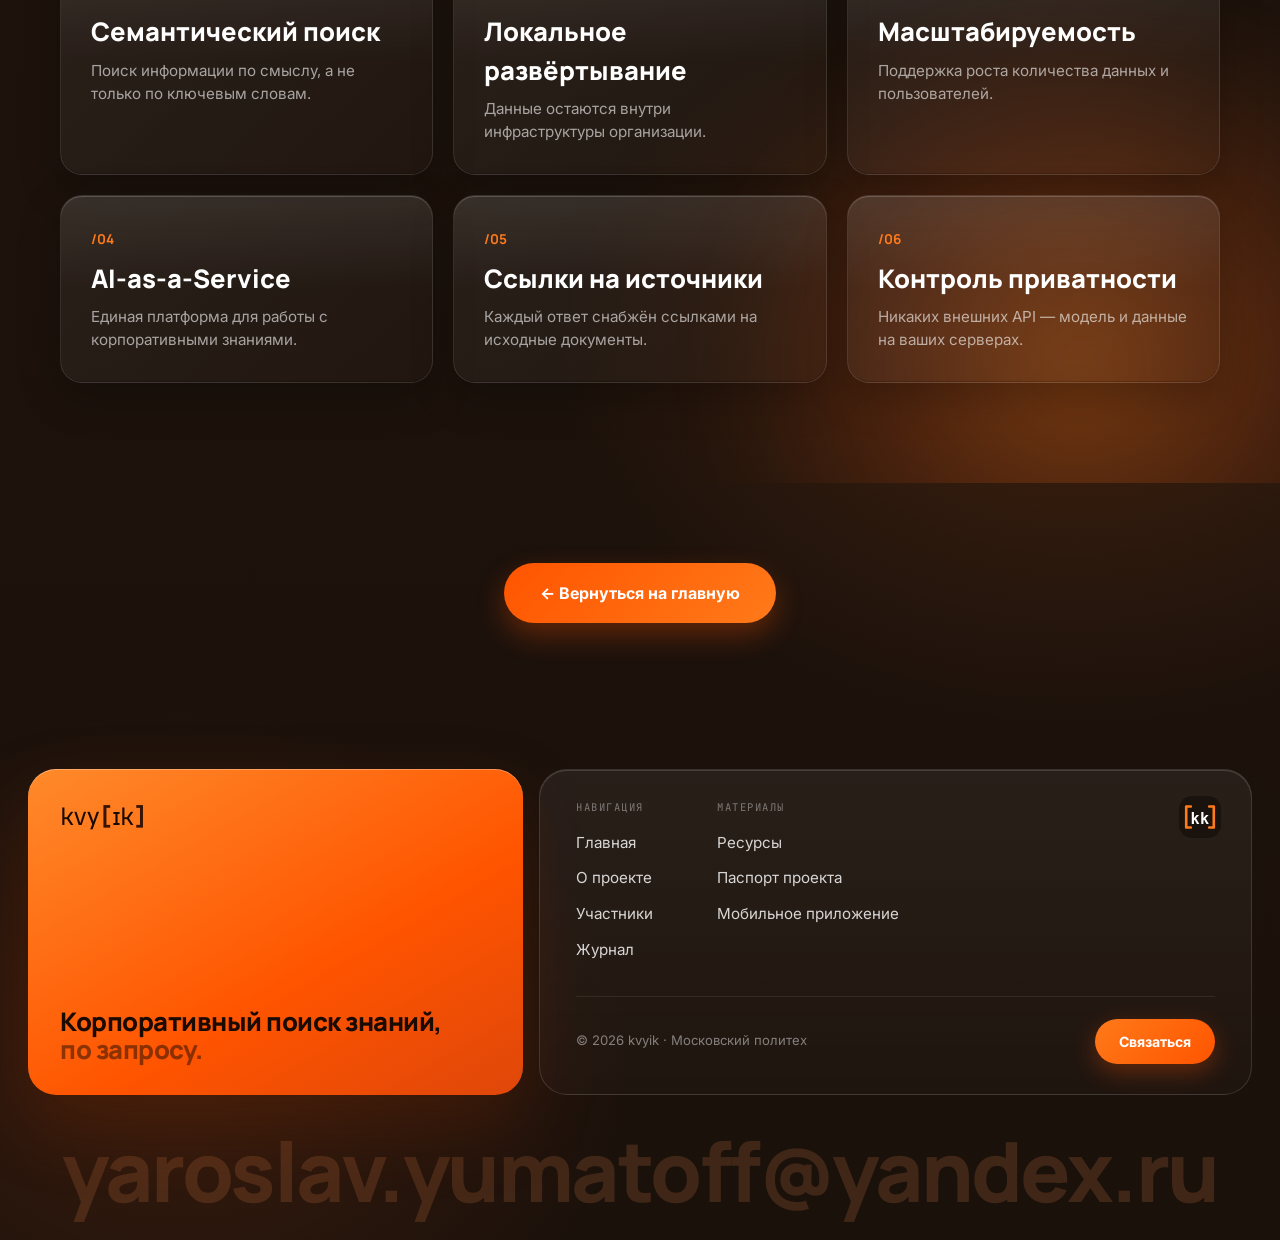
==== commit 31959ee1: "fix(site): favicon [kk] однотонный с отступами; убран колл-центр из проблематики - favicon: буквы kk" ====
--- a/site/about.html
+++ b/site/about.html
@@ -88,7 +88,7 @@
             <div class="nb-quad-cell">
                 <span class="nb-quad-num">03</span>
                 <h3>Экспертиза уходит с людьми</h3>
-                <p>Увольняется специалист — компания теряет его знания. Новички и колл-центр остаются без доступа к опыту лучших.</p>
+                <p>Увольняется специалист — компания теряет его знания. Новые сотрудники остаются без доступа к опыту лучших.</p>
             </div>
             <div class="nb-quad-cell">
                 <span class="nb-quad-num">04</span>
@@ -102,7 +102,7 @@
 
         <div class="nb-quad-stat">
             <span class="nb-quad-stat-big">10&nbsp;мин&nbsp;→&nbsp;8&nbsp;сек</span>
-            <span class="nb-quad-stat-cap">связка LLM&nbsp;+&nbsp;RAG сокращает обработку запросов в колл-центрах</span>
+            <span class="nb-quad-stat-cap">связка LLM&nbsp;+&nbsp;RAG сокращает время до нужного ответа с десятков минут до секунд</span>
         </div>
     </div>
 </section>
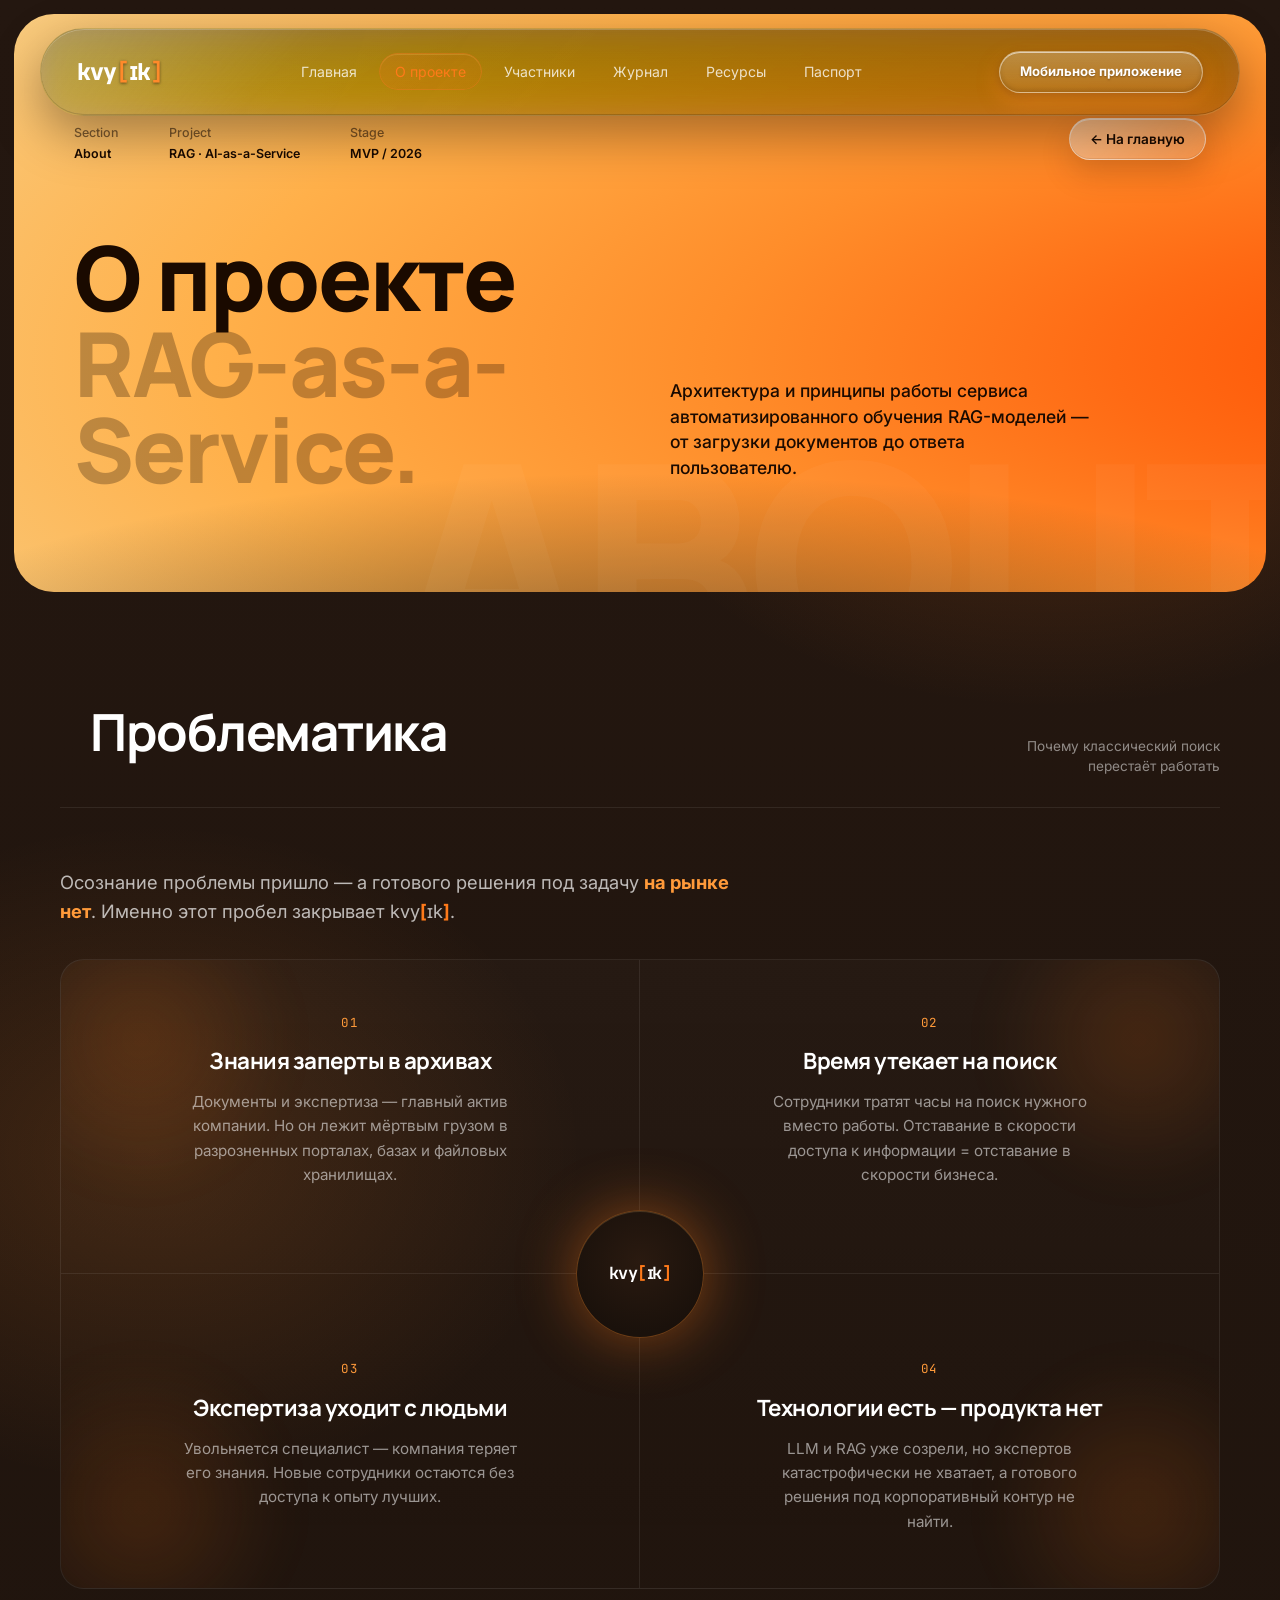
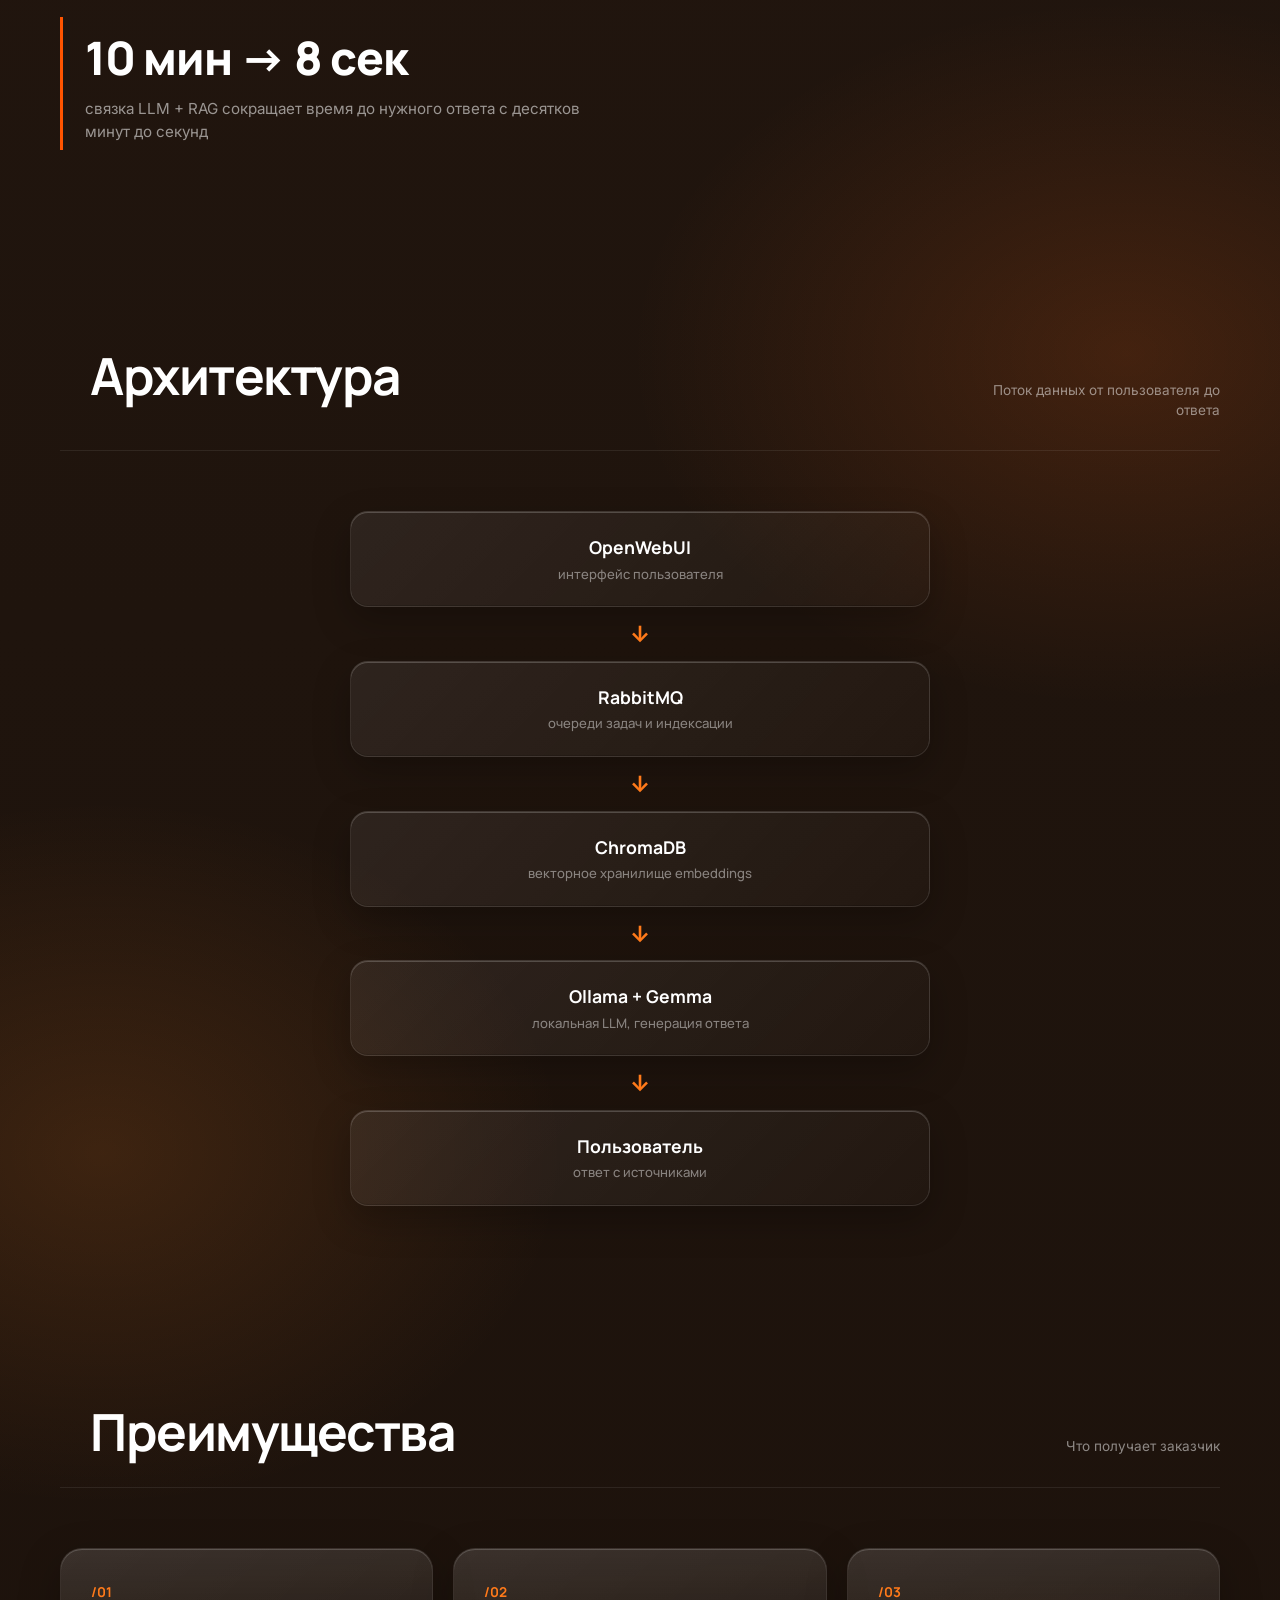
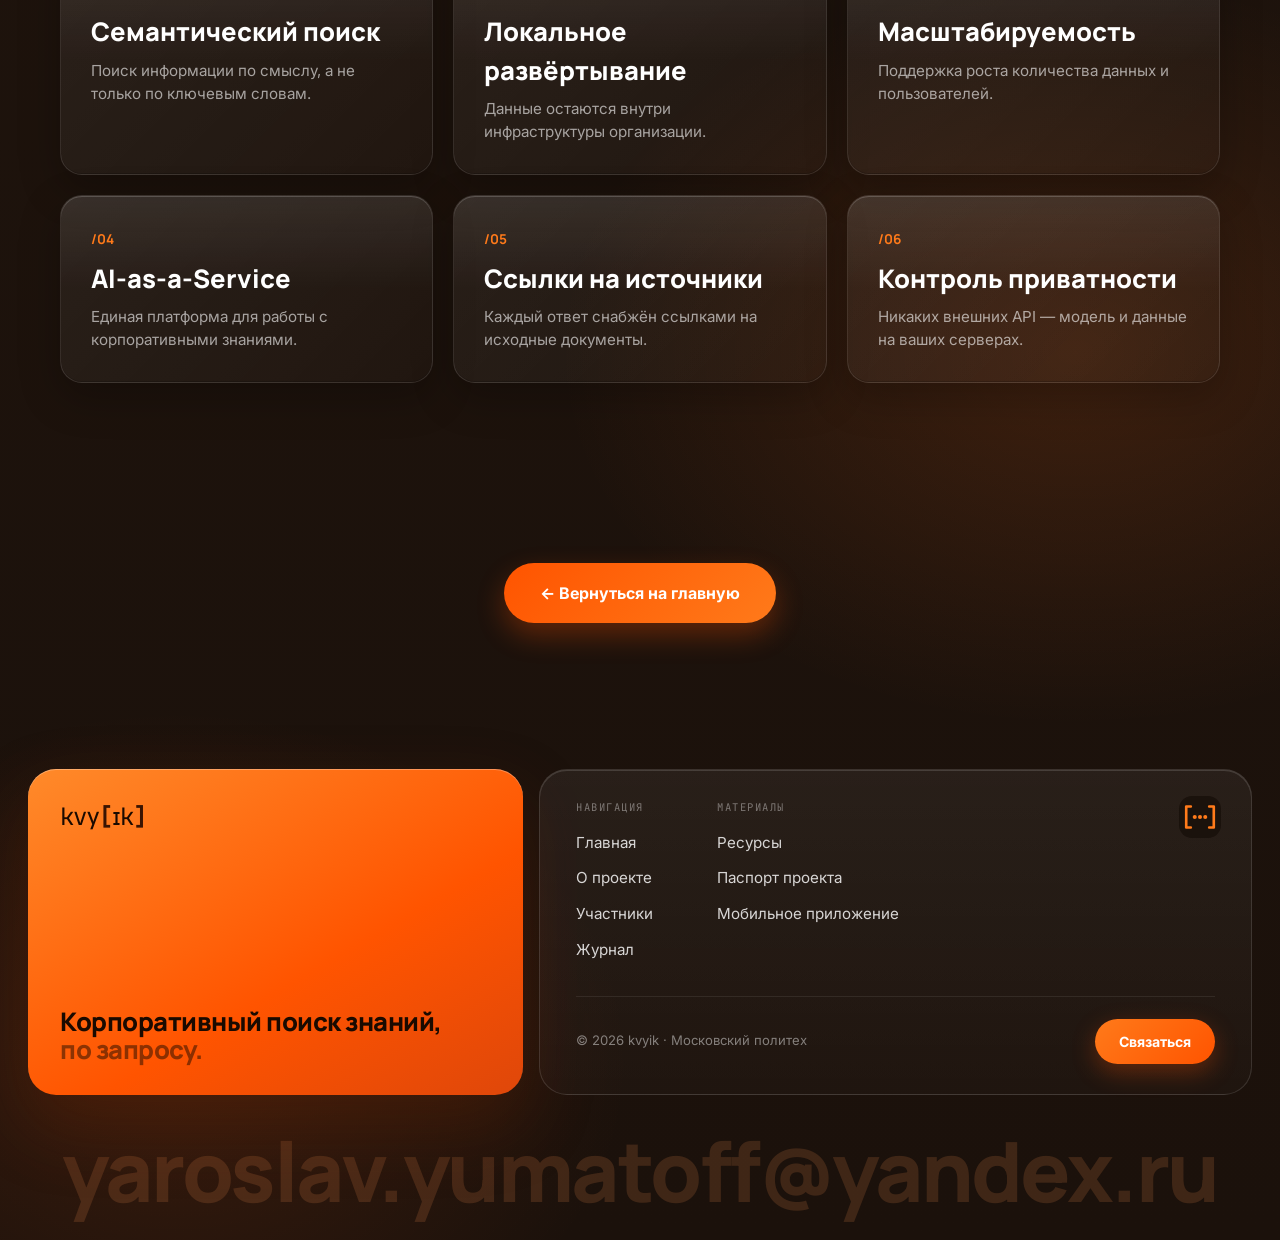
==== commit 0811a339: "feat: add mobile menu across pages" ====
--- a/site/about.html
+++ b/site/about.html
@@ -31,7 +31,19 @@
             <li><a href="resources.html">Ресурсы</a></li>
             <li><a href="passport.html">Паспорт</a></li>
         </ul>
-        <a href="mobile.html" class="nb-mob-btn">Мобильное приложение</a>
+        <a href="mobile.html" class="nb-mob-btn nb-mob-link">Мобильное приложение</a>
+        <button class="nb-mob-btn nb-menu-toggle" type="button" aria-expanded="false" aria-controls="nb-mobile-menu">
+            Меню
+        </button>
+    </div>
+    <div class="nb-mobile-menu" id="nb-mobile-menu" aria-hidden="true">
+        <a href="index.html">Главная</a>
+        <a href="about.html" class="active-link">О проекте</a>
+        <a href="team.html">Участники</a>
+        <a href="journal.html">Журнал</a>
+        <a href="resources.html">Ресурсы</a>
+        <a href="passport.html">Паспорт</a>
+        <a href="mobile.html">Мобильное приложение</a>
     </div>
 </nav>
 
--- a/site/css/style.css
+++ b/site/css/style.css
@@ -272,23 +272,121 @@
 }
 .nb-links a:hover,.active-link{color:#fff !important;}
 .nb-mob-btn{
-    transition:transform .25s ease, box-shadow .3s ease;
-}
-.nb-mob-btn:hover{
-    transform:scale(1.06) translateY(-1px);
-    box-shadow:0 8px 24px rgba(255,255,255,.25);
-}
-.nb-mob-btn{
-    color:#0b0b0b;
-    background:#fff;
+    position:relative;
+    color:#fff;
     text-decoration:none;
-    padding:9px 18px;
+    font-family:inherit;
+    padding:10px 20px;
     border-radius:999px;
     font-weight:700;
     font-size:.82rem;
     white-space:nowrap;
     flex-shrink:0;
-}
+    /* glass surface (sits on the already-blurred navbar) */
+    background:linear-gradient(180deg, rgba(255,255,255,.24) 0%, rgba(255,255,255,.07) 100%);
+    border:1px solid rgba(255,255,255,.4);
+    appearance:none;
+    -webkit-appearance:none;
+    text-shadow:0 1px 2px rgba(20,8,0,.35);
+    box-shadow:
+        inset 0 1px 0 rgba(255,255,255,.6),     /* top highlight → volume */
+        inset 0 -2px 5px rgba(0,0,0,.14),        /* bottom inner shadow → depth */
+        0 9px 22px rgba(255,138,42,.42),         /* soft glow underneath */
+        0 3px 8px rgba(0,0,0,.25);
+    transition:transform .25s ease, box-shadow .3s ease, background .3s ease;
+    cursor:pointer;
+}
+.nb-menu-toggle{display:none;}
+.nb-menu-toggle.open{
+    background:linear-gradient(180deg, rgba(255,138,42,.42), rgba(255,255,255,.12));
+    box-shadow:
+        inset 0 1px 0 rgba(255,255,255,.68),
+        inset 0 -2px 5px rgba(0,0,0,.16),
+        0 16px 38px rgba(255,100,24,.58),
+        0 5px 12px rgba(0,0,0,.3);
+}
+.nb-mob-btn:hover{
+    transform:translateY(-2px) scale(1.05);
+    background:linear-gradient(180deg, rgba(255,255,255,.32) 0%, rgba(255,255,255,.12) 100%);
+    box-shadow:
+        inset 0 1px 0 rgba(255,255,255,.7),
+        inset 0 -2px 5px rgba(0,0,0,.14),
+        0 14px 32px rgba(255,138,42,.6),
+        0 5px 12px rgba(0,0,0,.3);
+}
+.nb-mobile-menu{
+    position:absolute;
+    top:calc(100% - 18px);
+    right:40px;
+    width:min(360px, calc(100vw - 32px));
+    padding:14px;
+    display:grid;
+    grid-template-columns:1fr;
+    gap:6px;
+    border-radius:26px;
+    background:
+        linear-gradient(180deg,
+            rgba(22,22,22,.72),
+            rgba(10,10,10,.58));
+    backdrop-filter:blur(24px) saturate(165%) brightness(1.08);
+    -webkit-backdrop-filter:blur(24px) saturate(165%) brightness(1.08);
+    border:1px solid rgba(255,255,255,.16);
+    box-shadow:
+        inset 0 1px 0 rgba(255,255,255,.22),
+        inset 0 -1px 0 rgba(0,0,0,.2),
+        0 28px 70px rgba(0,0,0,.5),
+        0 12px 38px rgba(255,90,20,.16);
+    opacity:0;
+    visibility:hidden;
+    transform:translateY(-10px) scale(.98);
+    transform-origin:90% 0;
+    pointer-events:none;
+    transition:opacity .24s ease,
+               visibility .24s ease,
+               transform .34s cubic-bezier(.2,.8,.2,1);
+}
+.nb-mobile-menu.open{
+    opacity:1;
+    visibility:visible;
+    transform:translateY(0) scale(1);
+    pointer-events:all;
+}
+.nb-mobile-menu a{
+    color:rgba(255,255,255,.82);
+    text-decoration:none;
+    padding:13px 16px;
+    border-radius:18px;
+    font-weight:700;
+    font-size:.95rem;
+    position:relative;
+    overflow:hidden;
+    isolation:isolate;
+    transition:color .24s ease,
+               transform .24s ease,
+               background .24s ease,
+               box-shadow .24s ease;
+}
+.nb-mobile-menu a::before{
+    content:"";
+    position:absolute;
+    inset:0;
+    border-radius:inherit;
+    background:linear-gradient(135deg,
+        rgba(255,122,26,.22),
+        rgba(255,255,255,.08));
+    border:1px solid rgba(255,170,80,.24);
+    opacity:0;
+    transition:opacity .24s ease;
+    z-index:-1;
+}
+.nb-mobile-menu a:hover,
+.nb-mobile-menu a.active-link{
+    color:#fff;
+    transform:translateX(4px);
+    box-shadow:0 10px 28px rgba(255,90,20,.16);
+}
+.nb-mobile-menu a:hover::before,
+.nb-mobile-menu a.active-link::before{opacity:1;}
 
 /* =========================
    HERO — orange/amber gradient
@@ -662,11 +760,14 @@
 }
 .nb-chat .nb-chat-pill{
     opacity:0;
-    animation:nbMsgIn .55s 1s ease forwards;
-}
-.nb-chat .nb-msg:nth-of-type(2){animation-delay:1.4s;}
-.nb-chat .nb-msg:nth-of-type(3){animation-delay:2.4s;}
-.nb-chat .nb-msg:nth-of-type(4){animation-delay:3.4s;}
+    animation:nbMsgIn .55s ease forwards;
+}
+/* sequential appearance (date-pill counts as the 1st div, messages are 2..5) */
+.nb-chat .nb-msg{animation-delay:.5s;}
+.nb-chat .nb-msg:nth-of-type(2){animation-delay:.5s;}
+.nb-chat .nb-msg:nth-of-type(3){animation-delay:1.6s;}
+.nb-chat .nb-msg:nth-of-type(4){animation-delay:2.8s;}
+.nb-chat .nb-msg:nth-of-type(5){animation-delay:3.8s;}
 @keyframes nbMsgIn{
     0%{opacity:0;transform:translateY(12px) scale(.96);}
     100%{opacity:1;transform:translateY(0) scale(1);}
@@ -2008,16 +2109,31 @@
    CTA
 ========================= */
 .nb-cta{
-    background:
-        radial-gradient(ellipse at center,
-            #ff5400 0%,
-            #ff7a1a 35%,
-            #f9a04a 75%,
-            #0a0a0a 100%
-        );
-    padding:140px 60px;
+    /* glow now comes from the shared .nb-core behind the zone;
+       extra top padding gives the core room so it isn't clipped by
+       the section above */
+    background:transparent;
+    padding:260px 60px 150px;
     text-align:center;
-    color:#1a0a00;
+    color:#fff;
+}
+/* "core" lead-in sitting right over the glowing core, above the CTA */
+.nb-cta-eyebrow{
+    display:inline-block;
+    font-family:'JetBrains Mono',monospace;
+    font-size:.82rem;font-weight:700;
+    text-transform:uppercase;letter-spacing:.2em;
+    color:#ffba78;
+    margin-bottom:16px;
+    text-shadow:0 0 22px rgba(255,140,45,.45);
+}
+.nb-cta-lead{
+    max-width:560px;
+    margin:0 auto 30px;
+    font-size:clamp(18px,2vw,24px);
+    line-height:1.5;
+    font-weight:600;
+    color:rgba(255,255,255,.9);
 }
 .nb-cta h2{
     font-family:'Manrope',sans-serif;
@@ -2082,6 +2198,8 @@
 /* primary CTA keeps a soft glow at rest, blooms on hover */
 .nb-cta-btn.primary::before{opacity:.55;}
 .nb-cta-btn.primary:hover::before{opacity:1;}
+.nb-cta-btn.core-trigger::before{opacity:.38;}
+.nb-cta-btn.core-trigger:hover::before{opacity:1;}
 
 .nb-cta-btn.primary{
     background:
@@ -2263,6 +2381,15 @@
     transform:translateY(0) scale(1);
     filter:blur(0);
 }
+/* keep the reveal transition authoritative — some blocks define their own
+   transition (e.g. .nb-pp-row, .nb-res-card) which would otherwise clobber
+   it and make them pop in instantly instead of floating up */
+.kvyyk-body .hidden,
+.kvyyk-body .show{
+    transition:opacity 1s cubic-bezier(.16,.84,.3,1),
+               transform 1.1s cubic-bezier(.16,.84,.3,1),
+               filter 1s ease;
+}
 .nb-tech:nth-child(2).hidden,.nb-team-card:nth-child(2).hidden,.nb-res-card:nth-child(2).hidden,.nb-sum-card:nth-child(2).hidden,.nb-arch-item:nth-child(2).hidden{transition-delay:.12s;}
 .nb-tech:nth-child(3).hidden,.nb-team-card:nth-child(3).hidden,.nb-res-card:nth-child(3).hidden,.nb-sum-card:nth-child(3).hidden{transition-delay:.26s;}
 .nb-tech:nth-child(4).hidden,.nb-team-card:nth-child(4).hidden,.nb-res-card:nth-child(4).hidden{transition-delay:.40s;}
@@ -2298,10 +2425,13 @@
     content:"";
     position:absolute;
     inset:0;
+    /* fade the hero's bottom edge into the chocolate body so the
+       rounded card melts into the unified sunrise (no dark seam) */
     background:
-        radial-gradient(ellipse at bottom,
-            rgba(10,10,10,.4),
-            transparent 50%);
+        radial-gradient(ellipse 120% 70% at 50% 118%,
+            rgba(27,17,11,.6),
+            transparent 55%);
+    border-radius:inherit;
     pointer-events:none;
 }
 .nb-page-hero-inner{
@@ -2335,6 +2465,16 @@
 @keyframes nbMarkIn{
     0%{opacity:0;transform:translateY(40px) scale(.9);}
     100%{opacity:.18;transform:translateY(0) scale(1);}
+}
+/* starting-block draw-in: the whole hero card eases in as one block
+   (team / resources / passport — body.reveal-start) */
+.reveal-start .nb-page-hero{
+    animation:nbHeroCard 1.1s cubic-bezier(.2,.8,.2,1) both;
+    transform-origin:center top;
+}
+@keyframes nbHeroCard{
+    from{opacity:0;transform:translateY(46px) scale(.985);}
+    to{opacity:1;transform:none;}
 }
 .nb-page-hero h1 .nb-ghost{color:rgba(26,10,0,.28);}
 .nb-page-hero-sub{
@@ -2420,20 +2560,9 @@
     padding:100px 60px;
     overflow:hidden;
 }
-/* slow drifting orange bloom — soft "sun" glow */
-.nb-sec::after{
-    content:"";
-    position:absolute;
-    width:760px;height:760px;
-    right:-180px;bottom:-260px;
-    background:radial-gradient(circle,
-        rgba(255,122,26,.30) 0%,
-        rgba(255,90,20,.12) 38%,
-        transparent 68%);
-    filter:blur(40px);
-    pointer-events:none;
-    z-index:0;
-}
+/* per-section blooms removed — content floats on the single unified
+   body sunrise, identical to the home page (no localized patches) */
+.nb-sec::after{display:none;}
 .nb-sec > *{position:relative;z-index:1;}
 @keyframes nbSecGlow{
     0%,100%{transform:translate(0,0) scale(1);opacity:.9;}
@@ -2781,17 +2910,22 @@
     margin:0 auto;
     padding-left:160px;
 }
+/* line draws top→bottom when the timeline enters view */
 .nb-timeline::before{
     content:"";
     position:absolute;
     left:140px;top:8px;bottom:8px;
     width:2px;
     background:linear-gradient(180deg,#ff5400,#ff7a1a,rgba(255,122,26,.1));
-}
+    transform:scaleY(0);transform-origin:top;
+    transition:transform 1.4s cubic-bezier(.4,0,.2,1);
+}
+.nb-timeline.drawn::before{transform:scaleY(1);}
 .nb-tl-item{
     position:relative;
     margin-bottom:30px;
 }
+/* dot — appears after the line reaches it */
 .nb-tl-item::before{
     content:"";
     position:absolute;
@@ -2800,16 +2934,31 @@
     border-radius:50%;
     background:#ff5400;
     box-shadow:0 0 0 4px rgba(255,84,0,.18);
+    opacity:0;transform:scale(0);
+    transition:opacity .4s ease, transform .5s cubic-bezier(.34,1.56,.64,1);
     animation:nbTlDot 2.4s ease-in-out infinite;
 }
+/* content — appears just after the dot */
+.nb-tl-item > *{
+    opacity:0;transform:translateX(18px);
+    transition:opacity .55s ease, transform .55s cubic-bezier(.2,.8,.2,1);
+}
+.nb-timeline.drawn .nb-tl-item::before{opacity:1;transform:scale(1);}
+.nb-timeline.drawn .nb-tl-item > *{opacity:1;transform:none;}
+.nb-timeline.drawn .nb-tl-item:nth-child(1)::before{transition-delay:.30s;}
+.nb-timeline.drawn .nb-tl-item:nth-child(1) > *{transition-delay:.45s;}
+.nb-timeline.drawn .nb-tl-item:nth-child(2)::before{transition-delay:.75s;}
+.nb-timeline.drawn .nb-tl-item:nth-child(2) > *{transition-delay:.90s;}
+.nb-timeline.drawn .nb-tl-item:nth-child(3)::before{transition-delay:1.20s;}
+.nb-timeline.drawn .nb-tl-item:nth-child(3) > *{transition-delay:1.35s;}
+.nb-timeline.drawn .nb-tl-item:nth-child(4)::before{transition-delay:1.65s;}
+.nb-timeline.drawn .nb-tl-item:nth-child(4) > *{transition-delay:1.80s;}
+.nb-timeline.drawn .nb-tl-item:nth-child(5)::before{transition-delay:2.10s;}
+.nb-timeline.drawn .nb-tl-item:nth-child(5) > *{transition-delay:2.25s;}
 @keyframes nbTlDot{
     0%,100%{box-shadow:0 0 0 4px rgba(255,84,0,.18);}
     50%{box-shadow:0 0 0 10px rgba(255,84,0,0);}
 }
-.nb-tl-item:nth-child(2)::before{animation-delay:.4s;}
-.nb-tl-item:nth-child(3)::before{animation-delay:.8s;}
-.nb-tl-item:nth-child(4)::before{animation-delay:1.2s;}
-.nb-tl-item:nth-child(5)::before{animation-delay:1.6s;}
 .nb-tl-date{
     position:absolute;
     left:-160px;top:22px;
@@ -3175,11 +3324,16 @@
     font-weight:500;
 }
 .nb-mobile-mockup{
-    max-width:900px;
+    display:flex;
+    flex-wrap:wrap;
+    justify-content:center;
+    align-items:flex-start;
+    gap:36px;
+    max-width:1240px;
     margin:0 auto;
-    padding:60px 24px;
-    text-align:center;
-}
+    padding:40px 0 20px;
+}
+.nb-mobile-mockup .nb-phone-wrap{width:auto;}
 .nb-mobile-mockup img{
     max-width:100%;
     border-radius:24px;
@@ -3231,6 +3385,10 @@
     .nb-footer{padding:50px 24px 28px;}
     .nb-nav{padding:10px 16px;}
     .nb-links{display:none;}
+    .nb-nav-inner{padding:14px 18px;min-height:62px;gap:14px;}
+    .nb-mob-link{display:none;}
+    .nb-menu-toggle{display:inline-flex;align-items:center;justify-content:center;}
+    .nb-mobile-menu{right:16px;top:calc(100% - 6px);}
     .nb-bg-brand{font-size:120px;letter-spacing:-4px;}
 
     .nb-page-hero{padding:130px 24px 60px;}
@@ -3570,7 +3728,8 @@
 
 /* subpage bright hero blends smoothly into the sunrise at its bottom */
 .nb-page-hero::after{
-    background:radial-gradient(ellipse at 50% 120%, rgba(10,7,3,.4), transparent 60%);
+    background:radial-gradient(ellipse 120% 70% at 50% 118%,
+        rgba(27,17,11,.6), transparent 55%);
     border-radius:inherit;
     z-index:0;
 }
@@ -3854,20 +4013,29 @@
 .nb-marq{
     display:block;position:relative;z-index:2;
     width:100vw;margin-left:calc(50% - 50vw);
-    overflow:hidden;text-decoration:none;padding:4px 0;
+    overflow:hidden;text-decoration:none;padding:16px 0;
     -webkit-mask:linear-gradient(90deg,transparent,#000 7%,#000 93%,transparent);
     mask:linear-gradient(90deg,transparent,#000 7%,#000 93%,transparent);
 }
 .nb-marq:first-of-type{margin-top:44px;}
-.nb-marq-track{display:flex;width:max-content;animation:nbMarq 34s linear infinite;}
-.nb-marq-track--rev{animation-direction:reverse;}
-.nb-marq:hover .nb-marq-track{animation-play-state:paused;}
+/* speed is driven in JS (smooth easing); direction via .nb-marq-track--rev */
+.nb-marq-track{display:flex;width:max-content;will-change:transform;}
 .nb-marq-seq{
     display:flex;align-items:center;gap:.4em;flex:none;padding-right:.4em;
     font-family:'Manrope',sans-serif;font-weight:800;
     font-size:clamp(54px,9.5vw,150px);line-height:1.04;letter-spacing:-3px;
-    white-space:nowrap;color:#fff;
-}
+    white-space:nowrap;
+}
+/* each phrase: empty by default, JS fills it white near the screen centre */
+.nb-marq-seq > span{
+    display:inline-block;
+    color:transparent;
+    -webkit-text-stroke:1.5px rgba(243,231,216,.42);
+    transform-origin:center;
+    will-change:transform;
+    transition:transform .55s cubic-bezier(.34,1.56,.64,1);
+}
+.nb-marq-seq > span:hover{transform:scale(1.06);}
 .nb-marq-star{width:.46em;height:.46em;flex:none;fill:#ff7a1a;}
 .nb-marq--out .nb-marq-seq{
     color:transparent;-webkit-text-stroke:1.5px rgba(255,255,255,.38);
@@ -3917,20 +4085,35 @@
 ========================= */
 .nb-carousel{position:relative;margin-top:28px;}
 .nb-carousel-track{
-    display:flex;gap:22px;
-    overflow-x:auto;scroll-snap-type:x mandatory;
+    display:flex;gap:30px;
+    overflow-x:auto;
+    scroll-snap-type:x mandatory;
     scroll-behavior:smooth;
-    padding:6px 2px 22px;
+    /* vertical room for lift/scale; inline padding so edge cards centre */
+    padding:46px calc(50% - 180px);
     scrollbar-width:none;
 }
 .nb-carousel-track::-webkit-scrollbar{display:none;}
 .nb-cc-card{
     flex:0 0 360px;max-width:82vw;
-    scroll-snap-align:start;
+    scroll-snap-align:center;
     background:linear-gradient(180deg,rgba(255,255,255,.05),rgba(255,255,255,.015));
     border:1px solid rgba(255,255,255,.1);
     border-radius:24px;overflow:hidden;
     display:flex;flex-direction:column;
+    /* out-of-focus state */
+    transform:scale(.86);
+    opacity:.5;
+    transition:transform .55s cubic-bezier(.2,.8,.2,1),
+               opacity .45s ease, box-shadow .45s ease;
+}
+.nb-cc-card.is-focus{
+    transform:scale(1.04) translateY(-12px);
+    opacity:1;
+    box-shadow:
+        0 30px 60px rgba(0,0,0,.5),
+        0 0 0 1px rgba(255,138,42,.35),
+        0 20px 50px rgba(255,90,20,.2);
 }
 .nb-cc-photo{position:relative;height:300px;overflow:hidden;}
 .nb-cc-photo img{width:100%;height:100%;object-fit:cover;display:block;}
@@ -3943,18 +4126,22 @@
 .nb-cc-skills{display:flex;flex-wrap:wrap;gap:7px;margin-top:6px;}
 .nb-cc-skills span{font-size:.74rem;color:#ffb377;background:rgba(255,122,26,.1);border:1px solid rgba(255,122,26,.3);border-radius:999px;padding:5px 12px;}
 .nb-cc-btn{
-    position:absolute;top:130px;z-index:5;
+    position:absolute;top:152px;z-index:5;
     width:48px;height:48px;border-radius:50%;
-    background:rgba(20,14,10,.75);border:1px solid rgba(255,255,255,.18);
+    background:rgba(20,14,10,.8);border:1px solid rgba(255,255,255,.18);
     color:#fff;font-size:1.2rem;cursor:pointer;
     display:flex;align-items:center;justify-content:center;
+    box-shadow:0 8px 24px rgba(0,0,0,.4);
     transition:background .2s ease, transform .2s ease;
 }
-.nb-cc-btn:hover{background:#ff5400;border-color:transparent;transform:scale(1.08);}
-.nb-cc-prev{left:-8px;}
-.nb-cc-next{right:-8px;}
+.nb-cc-btn:hover{background:#ff5400;border-color:transparent;transform:scale(1.1);}
+/* arrows pulled out beyond the carousel edges */
+.nb-cc-prev{left:-52px;}
+.nb-cc-next{right:-52px;}
 @media(max-width:760px){
-    .nb-cc-card{flex-basis:80vw;}
+    .nb-carousel-track{padding:36px calc(50% - 40vw);gap:18px;}
+    .nb-cc-card{flex-basis:80vw;transform:scale(.92);}
+    .nb-cc-card.is-focus{transform:scale(1) translateY(-6px);}
     .nb-cc-btn{display:none;}
 }
 
@@ -4018,6 +4205,35 @@
     .nb-quad-cell:nth-child(1),.nb-quad-cell:nth-child(2),.nb-quad-cell:nth-child(3){border-bottom:1px solid rgba(255,255,255,.08);}
     .nb-quad-core{display:none;}
 }
+
+/* =========================
+   CURRENT STATUS — checklist
+========================= */
+.nb-check-grid{display:grid;grid-template-columns:1fr 1fr;gap:24px;margin-top:30px;}
+.nb-check-col{
+    background:linear-gradient(180deg,rgba(255,255,255,.05),rgba(255,255,255,.015));
+    border:1px solid rgba(255,255,255,.1);border-radius:24px;padding:32px 34px;
+    box-shadow:inset 0 1px 0 rgba(255,255,255,.06);
+}
+.nb-check-head{display:flex;align-items:center;justify-content:space-between;gap:14px;margin-bottom:14px;}
+.nb-check-stage{
+    font-family:'JetBrains Mono',ui-monospace,Menlo,monospace;
+    font-size:.7rem;letter-spacing:.12em;text-transform:uppercase;color:#ff9a3a;
+    border:1px solid rgba(255,138,42,.4);border-radius:999px;padding:5px 12px;background:rgba(255,122,26,.08);
+}
+.nb-check-when{font-family:'JetBrains Mono',ui-monospace,Menlo,monospace;font-size:.72rem;color:rgba(255,255,255,.45);}
+.nb-check-col h3{font-family:'Manrope',sans-serif;font-weight:700;font-size:1.35rem;color:#fff;letter-spacing:-.5px;margin-bottom:18px;}
+.nb-check-list{list-style:none;display:flex;flex-direction:column;gap:14px;}
+.nb-check-list li{display:flex;align-items:flex-start;gap:12px;color:rgba(255,255,255,.78);font-size:.98rem;line-height:1.4;}
+.nb-check-box{flex:0 0 20px;width:20px;height:20px;border-radius:6px;margin-top:1px;border:1.5px solid rgba(255,255,255,.25);position:relative;}
+.nb-check-list li.done .nb-check-box{background:#ff7a1a;border-color:#ff7a1a;}
+.nb-check-list li.done .nb-check-box::after{content:"";position:absolute;left:6px;top:2px;width:5px;height:10px;border:solid #1a0a00;border-width:0 2px 2px 0;transform:rotate(45deg);}
+.nb-check-list li.done{color:#fff;}
+.nb-check-list li.prog .nb-check-box{border-color:#ff9a3a;}
+.nb-check-list li.prog .nb-check-box::after{content:"";position:absolute;inset:4px;border-radius:3px;background:#ff9a3a;animation:nbCheckPulse 1.6s ease-in-out infinite;}
+@keyframes nbCheckPulse{0%,100%{opacity:.35;transform:scale(.7);}50%{opacity:1;transform:scale(1);}}
+.nb-check-list li.todo{color:rgba(255,255,255,.5);}
+@media(max-width:760px){.nb-check-grid{grid-template-columns:1fr;}}
 
 /* =========================
    A11Y — KEYBOARD FOCUS
@@ -4059,3 +4275,336 @@
         scroll-behavior:auto !important;
     }
 }
+
+/* =========================
+   NEWS — runline marquee + slider (#Using)
+   ref: cyboro.webflow.io (.section--runline / #Using.section--slider)
+========================= */
+
+/* ---- running line (marquee) ---- */
+.section--runline{
+    position:relative;
+    overflow:hidden;
+    padding:28px 0 12px;
+    background:transparent;
+}
+/* vertical padding leaves room so a scaled-up word isn't clipped top/bottom */
+.nw-runline{display:flex;width:100%;padding:18px 0;overflow:hidden;-webkit-mask-image:linear-gradient(90deg,transparent,#000 8%,#000 92%,transparent);mask-image:linear-gradient(90deg,transparent,#000 8%,#000 92%,transparent);}
+/* speed is driven in JS (smooth easing, no position reset) */
+.nw-runline-track{display:flex;flex:0 0 auto;width:max-content;will-change:transform;}
+.nw-runline-group{display:flex;align-items:center;flex:0 0 auto;}
+.nw-run-txt{
+    flex:0 0 auto;
+    display:inline-block;
+    padding:0 36px;
+    font-family:'Manrope',sans-serif;
+    font-weight:800;
+    font-size:clamp(30px,4.4vw,58px);
+    line-height:1;
+    text-transform:uppercase;
+    letter-spacing:-.5px;
+    /* empty by default — JS fills it white as it nears the screen centre */
+    color:transparent;
+    -webkit-text-stroke:1.3px rgba(243,231,216,.5);
+    cursor:default;
+    transform-origin:center;
+    will-change:transform;
+    /* springy, non-linear ease with a soft overshoot */
+    transition:transform .55s cubic-bezier(.34,1.56,.64,1);
+}
+/* the word under the cursor scales up smoothly (no box glow) */
+.nw-run-txt:hover{transform:scale(1.1);}
+.nw-run-star{
+    flex:0 0 auto;
+    color:#ff7a1a;
+    font-size:clamp(20px,2.6vw,32px);
+    line-height:1;
+    filter:drop-shadow(0 0 10px rgba(255,122,26,.6));
+}
+/* ---- news slider (#Using) ---- */
+#Using.nb-sec{padding-top:32px;}
+#Using .nw-slider{position:relative;}
+.nw-viewport{overflow:hidden;border-radius:30px;}
+.nw-track{display:flex;transition:transform .65s cubic-bezier(.2,.8,.2,1);will-change:transform;}
+/* liquid-glass panel */
+.nw-slide{
+    flex:0 0 100%;
+    display:grid;
+    grid-template-columns:.92fr 1.08fr;
+    min-height:360px;
+    background:linear-gradient(180deg,rgba(255,255,255,.07),rgba(255,255,255,.02));
+    backdrop-filter:blur(20px) saturate(160%);
+    -webkit-backdrop-filter:blur(20px) saturate(160%);
+    border:1px solid rgba(255,255,255,.16);
+    box-shadow:inset 0 1px 0 rgba(255,255,255,.2),0 30px 70px rgba(0,0,0,.4);
+    overflow:hidden;
+}
+/* media column = orange brand tile (flush inside the glass panel) */
+.nw-col--media{
+    position:relative;
+    padding:34px 36px;
+    display:flex;
+    flex-direction:column;
+    justify-content:space-between;
+    color:#1a0a00;
+    background:linear-gradient(150deg,#ff8a2a 0%,#ff5400 62%,#df470a 100%);
+    overflow:hidden;
+}
+.nw-col--media::after{
+    content:"";
+    position:absolute;right:-90px;bottom:-90px;
+    width:280px;height:280px;border-radius:50%;
+    background:radial-gradient(circle,rgba(255,255,255,.35),transparent 65%);
+    pointer-events:none;
+}
+.nw-badge{
+    position:relative;z-index:1;
+    align-self:flex-start;
+    font-family:'JetBrains Mono',monospace;
+    font-size:.72rem;font-weight:700;
+    text-transform:uppercase;letter-spacing:.14em;
+    padding:7px 14px;border-radius:999px;
+    background:rgba(26,10,0,.16);
+    border:1px solid rgba(26,10,0,.22);
+}
+.nw-num{
+    position:relative;z-index:1;
+    font-family:'Manrope',sans-serif;
+    font-weight:900;
+    font-size:clamp(72px,9vw,128px);
+    line-height:.85;
+    letter-spacing:-4px;
+    color:rgba(26,10,0,.9);
+}
+.nw-mark{position:relative;z-index:1;font-size:1.35rem;color:#1a0a00;}
+.nw-mark .kvy-br{color:#3a1402;text-shadow:none;}
+/* text column */
+.nw-col--text{
+    padding:54px 56px;
+    display:flex;
+    flex-direction:column;
+    justify-content:center;
+    gap:16px;
+}
+.nw-date{
+    align-self:flex-start;
+    font-family:'JetBrains Mono',monospace;
+    font-size:.78rem;font-weight:700;
+    text-transform:uppercase;letter-spacing:.08em;
+    color:#ff8a2a;
+    padding:6px 14px;border-radius:999px;
+    border:1px solid rgba(255,138,42,.4);
+    background:rgba(255,122,26,.10);
+}
+.nw-title{
+    font-family:'Manrope',sans-serif;
+    font-weight:800;
+    font-size:clamp(24px,2.6vw,38px);
+    line-height:1.08;
+    letter-spacing:-1px;
+    color:#fff;
+}
+.nw-desc{
+    font-size:1.02rem;
+    line-height:1.65;
+    color:rgba(255,255,255,.72);
+    max-width:560px;
+}
+/* controls */
+.nw-controls{
+    display:flex;
+    align-items:center;
+    justify-content:center;
+    gap:22px;
+    margin-top:34px;
+}
+.nw-prev,.nw-next{
+    position:relative;
+    width:54px;height:54px;
+    border-radius:50%;
+    cursor:pointer;
+    display:flex;align-items:center;justify-content:center;
+    font-size:1.2rem;color:#fff;
+    background:linear-gradient(180deg,rgba(255,255,255,.10),rgba(255,255,255,.03));
+    border:1px solid rgba(255,255,255,.18);
+    box-shadow:inset 0 1px 0 rgba(255,255,255,.2);
+    isolation:isolate;
+    will-change:transform;
+    transition:transform .4s cubic-bezier(.2,.8,.2,1),
+               box-shadow .4s cubic-bezier(.2,.8,.2,1),
+               background .3s, color .3s, border-color .3s;
+}
+/* warm halo that blooms on hover — same language as the CTA buttons */
+.nw-prev::before,.nw-next::before{
+    content:"";
+    position:absolute;inset:-3px;border-radius:inherit;
+    background:radial-gradient(circle at 50% 100%,rgba(255,122,26,.6),transparent 70%);
+    opacity:0;filter:blur(12px);z-index:-1;pointer-events:none;
+    transition:opacity .4s ease;
+}
+.nw-prev:hover,.nw-next:hover{
+    background:linear-gradient(150deg,#ff8a2a,#ff5400);
+    color:#1a0a00;border-color:transparent;
+    transform:translateY(-5px) scale(1.08);
+    box-shadow:inset 0 1px 0 rgba(255,255,255,.5),0 20px 44px rgba(255,90,20,.45);
+}
+.nw-prev:hover::before,.nw-next:hover::before{opacity:1;}
+.nw-prev:active,.nw-next:active{transform:translateY(-2px) scale(1.03);transition-duration:.15s;}
+.nw-dots{display:flex;align-items:center;gap:10px;}
+.nw-dot{
+    width:9px;height:9px;border-radius:50%;cursor:pointer;
+    background:rgba(255,255,255,.22);
+    border:none;padding:0;transition:.3s;
+}
+.nw-dot.is-active{background:#ff7a1a;width:26px;border-radius:6px;box-shadow:0 0 12px rgba(255,122,26,.6);}
+
+@media(max-width:760px){
+    .nw-slide{grid-template-columns:1fr;}
+    .nw-col--media{flex-direction:row;align-items:center;justify-content:space-between;padding:22px 24px;}
+    .nw-num{font-size:64px;}
+    .nw-col--text{padding:34px 26px;}
+    .nw-run-txt{padding:0 22px;}
+}
+
+/* =========================
+   GRADIENT CORE — home bottom (marquee → CTA → footer)
+   one breathing radial "sun" behind the zone, with subtle parallax.
+========================= */
+/* Desktop CTA reveal scene: KPI/TECH dissolves while the CTA rises over it. */
+.nb-cta-scroll-stage{
+    --kpi-blur:0px;
+    --kpi-shift:0px;
+    --kpi-opacity:1;
+    --cta-opacity:1;
+    --cta-core-opacity:1;
+    --cta-shield-opacity:0;
+    --cta-shift:0px;
+    position:relative;
+    background:transparent;
+    isolation:isolate;
+}
+@media(min-width:1001px){
+    .nb-cta-scroll-stage{
+        --cta-opacity:0;
+        --cta-core-opacity:0;
+        --cta-shield-opacity:0;
+        --cta-shift:0px;
+    }
+    .nb-cta-scroll-stage .nb-glass-foot{
+        min-height:100vh;
+        padding-top:90px;
+        padding-bottom:calc(180px + 48vh);
+        transform:translateY(var(--kpi-shift));
+        filter:blur(var(--kpi-blur));
+        opacity:var(--kpi-opacity);
+        will-change:transform,filter,opacity;
+        transition:filter .12s linear, opacity .12s linear;
+        z-index:1;
+    }
+    .nb-cta-scroll-stage .nb-core-zone{
+        margin-top:-100vh;
+        z-index:3;
+    }
+    .nb-cta-scroll-stage .nb-core-zone::before{
+        content:"";
+        position:absolute;
+        inset:0 0 auto;
+        height:100vh;
+        z-index:0;
+        pointer-events:none;
+        background:transparent;
+        opacity:var(--cta-shield-opacity);
+    }
+    .nb-cta-scroll-stage .nb-cta{
+        min-height:100vh;
+        padding:120px 60px 90px;
+        display:flex;
+        align-items:center;
+        justify-content:center;
+        transform:translateY(var(--cta-shift));
+        opacity:var(--cta-opacity);
+        will-change:transform,opacity;
+    }
+}
+@media(max-width:1000px){
+    .nb-cta-scroll-stage{
+        --kpi-blur:0px;
+        --kpi-shift:0px;
+        --kpi-opacity:1;
+        --cta-opacity:1;
+        --cta-core-opacity:1;
+        --cta-shield-opacity:0;
+        --cta-shift:0px;
+    }
+}
+
+/* overflow:clip keeps the glow + its parallax shift from extending the
+   document scroll height beyond the real end of the page */
+.nb-core-zone{position:relative;overflow:clip;}
+.nb-core-zone > section,
+.nb-core-zone > footer{position:relative;z-index:1;}
+.nb-core{position:absolute;inset:0;z-index:0;pointer-events:none;overflow:hidden;will-change:transform;opacity:var(--cta-core-opacity, 1);}
+/* separate layer for the hover "ignite" so it never fights the parallax
+   (on .nb-core) or the breathing (on .nb-core-glow) */
+.nb-core-scale{
+    position:absolute;inset:0;
+    transform-origin:50% 30%;
+    transition:transform .8s cubic-bezier(.2,.8,.2,1), filter .8s ease;
+    will-change:transform,filter;
+}
+.nb-core-scale.is-lit{
+    transform:scale(1.12);
+    filter:brightness(1.45) saturate(1.12);
+}
+.nb-core-glow{
+    position:absolute;
+    left:50%;
+    top:30%;                       /* centred right behind the CTA block */
+    width:185vw;
+    height:1850px;
+    transform:translate(-50%,-50%);
+    /* tighter, brighter core + steeper falloff = a defined sun, not a soft wash */
+    background:
+        radial-gradient(ellipse 28% 34% at 50% 50%,
+            rgba(255,200,110,.98) 0%,
+            rgba(255,155,60,.7) 26%,
+            rgba(255,115,38,.32) 46%,
+            rgba(255,95,25,.10) 58%,
+            transparent 66%),
+        radial-gradient(ellipse 46% 52% at 50% 50%,
+            rgba(255,100,28,.5) 0%,
+            rgba(255,80,18,.14) 44%,
+            transparent 66%);
+    will-change:transform,opacity;
+    animation:nbCoreBreath 9s ease-in-out infinite;
+}
+@keyframes nbCoreBreath{
+    0%,100%{transform:translate(-50%,-50%) scale(1);opacity:.85;}
+    50%{transform:translate(-50%,-50%) scale(1.08);opacity:1;}
+}
+@media(max-width:760px){
+    .nb-core-glow{width:170vw;height:1000px;}
+}
+
+/* frosted-glass bottom edge: the KPI+TECH section dissolves smoothly
+   into the gradient-core background below it (no hard edge).
+   extra bottom padding keeps the glass in the gap below the cards,
+   so the cards stay sharp while the edge slides into the glow */
+.nb-glass-foot{position:relative;padding-bottom:180px;}
+.nb-glass-foot::after{
+    content:"";
+    position:absolute;
+    left:0;right:0;bottom:0;
+    height:230px;
+    z-index:4;
+    pointer-events:none;
+    background:linear-gradient(to bottom,
+        rgba(255,255,255,0) 0%,
+        rgba(255,255,255,.05) 45%,
+        rgba(255,150,60,.07) 100%);
+    backdrop-filter:blur(13px) saturate(125%);
+    -webkit-backdrop-filter:blur(13px) saturate(125%);
+    /* glass concentrated in the gap below the cards, clear at both ends */
+    -webkit-mask:linear-gradient(to bottom, transparent 0%, #000 30%, #000 60%, transparent 100%);
+    mask:linear-gradient(to bottom, transparent 0%, #000 30%, #000 60%, transparent 100%);
+}
